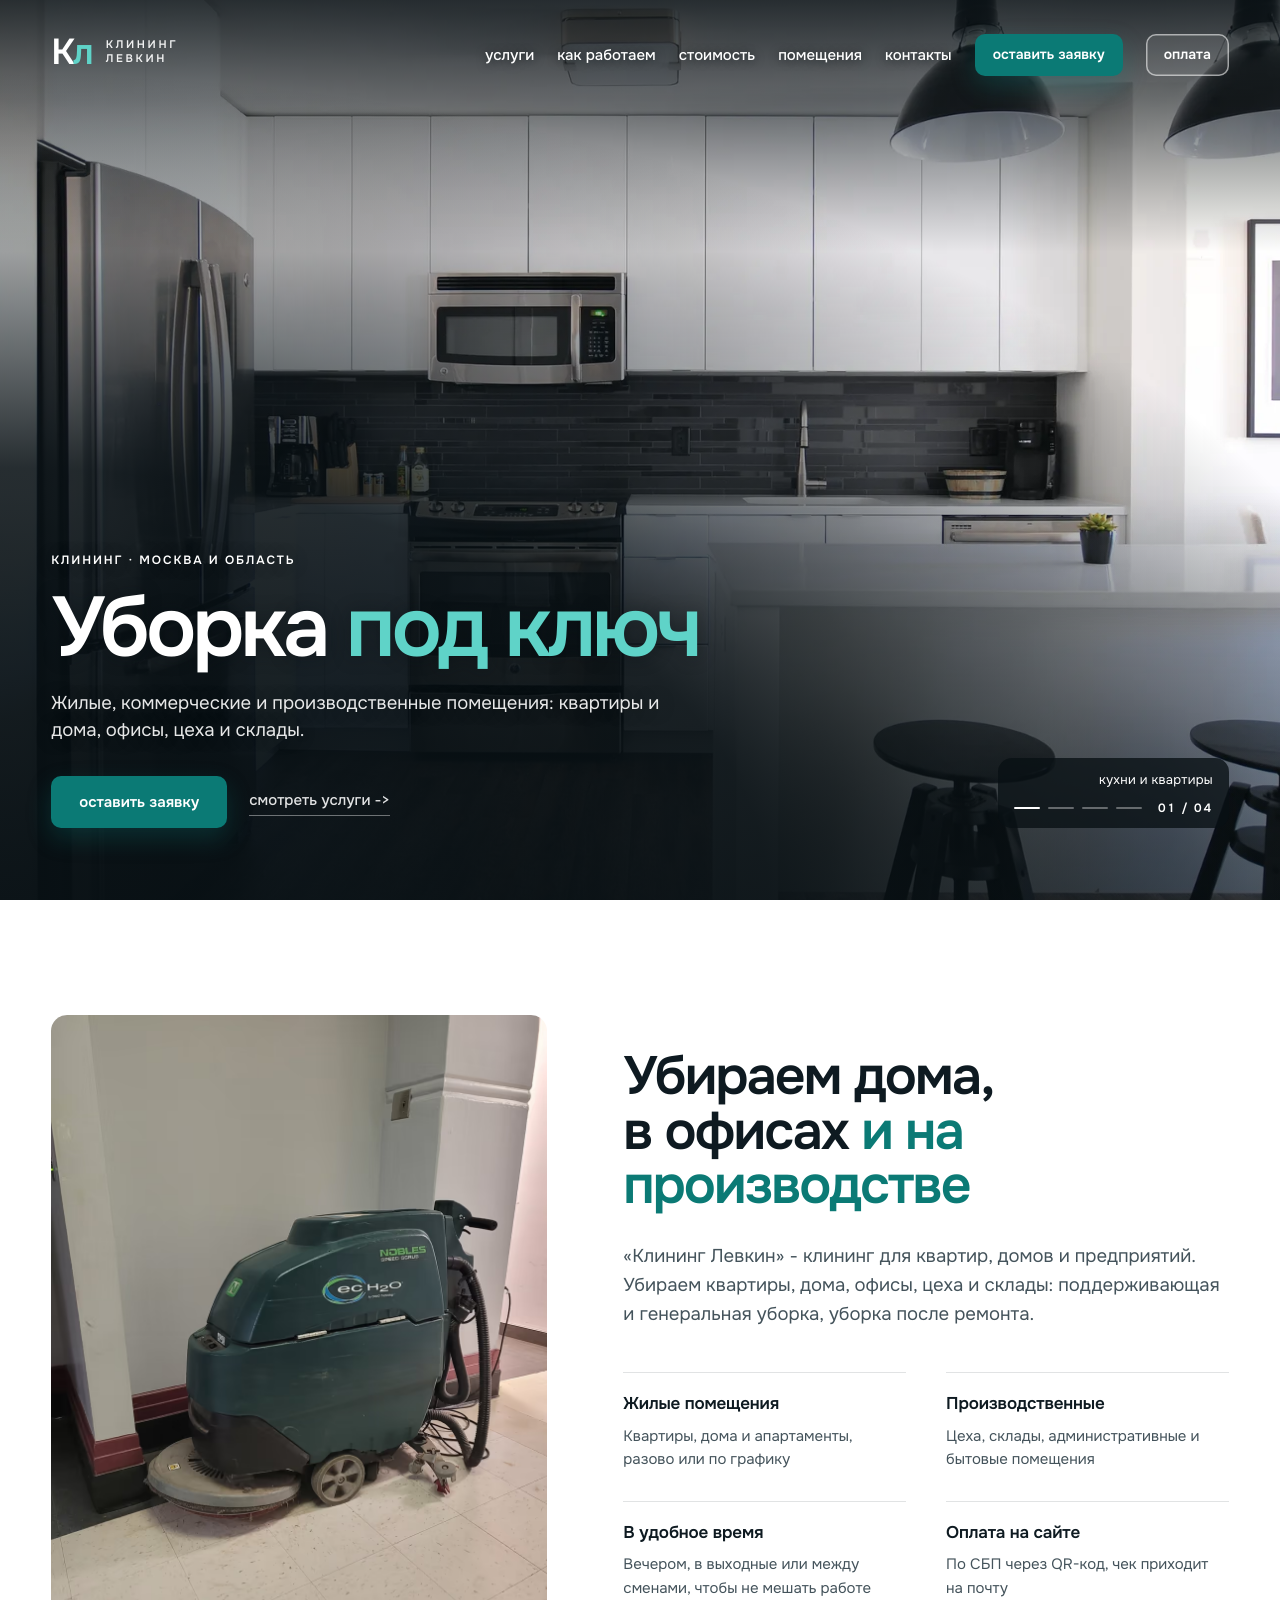
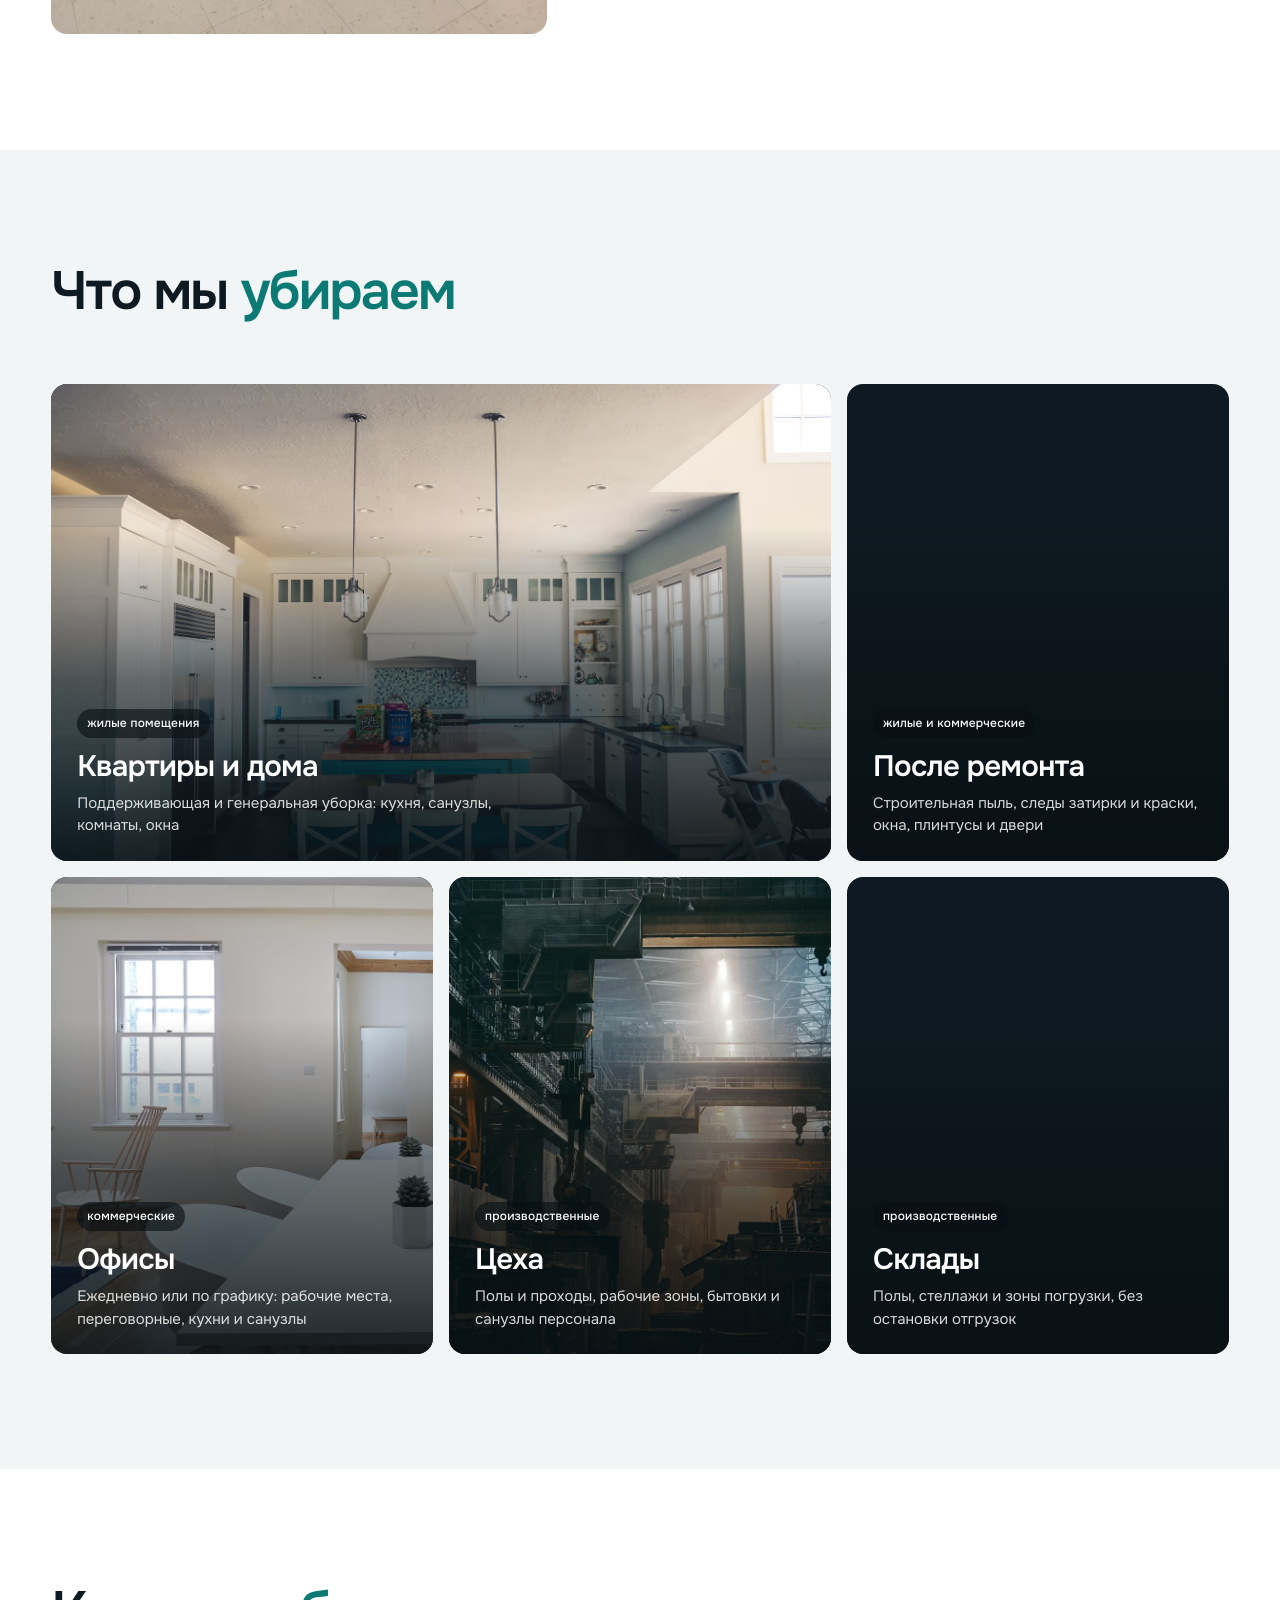
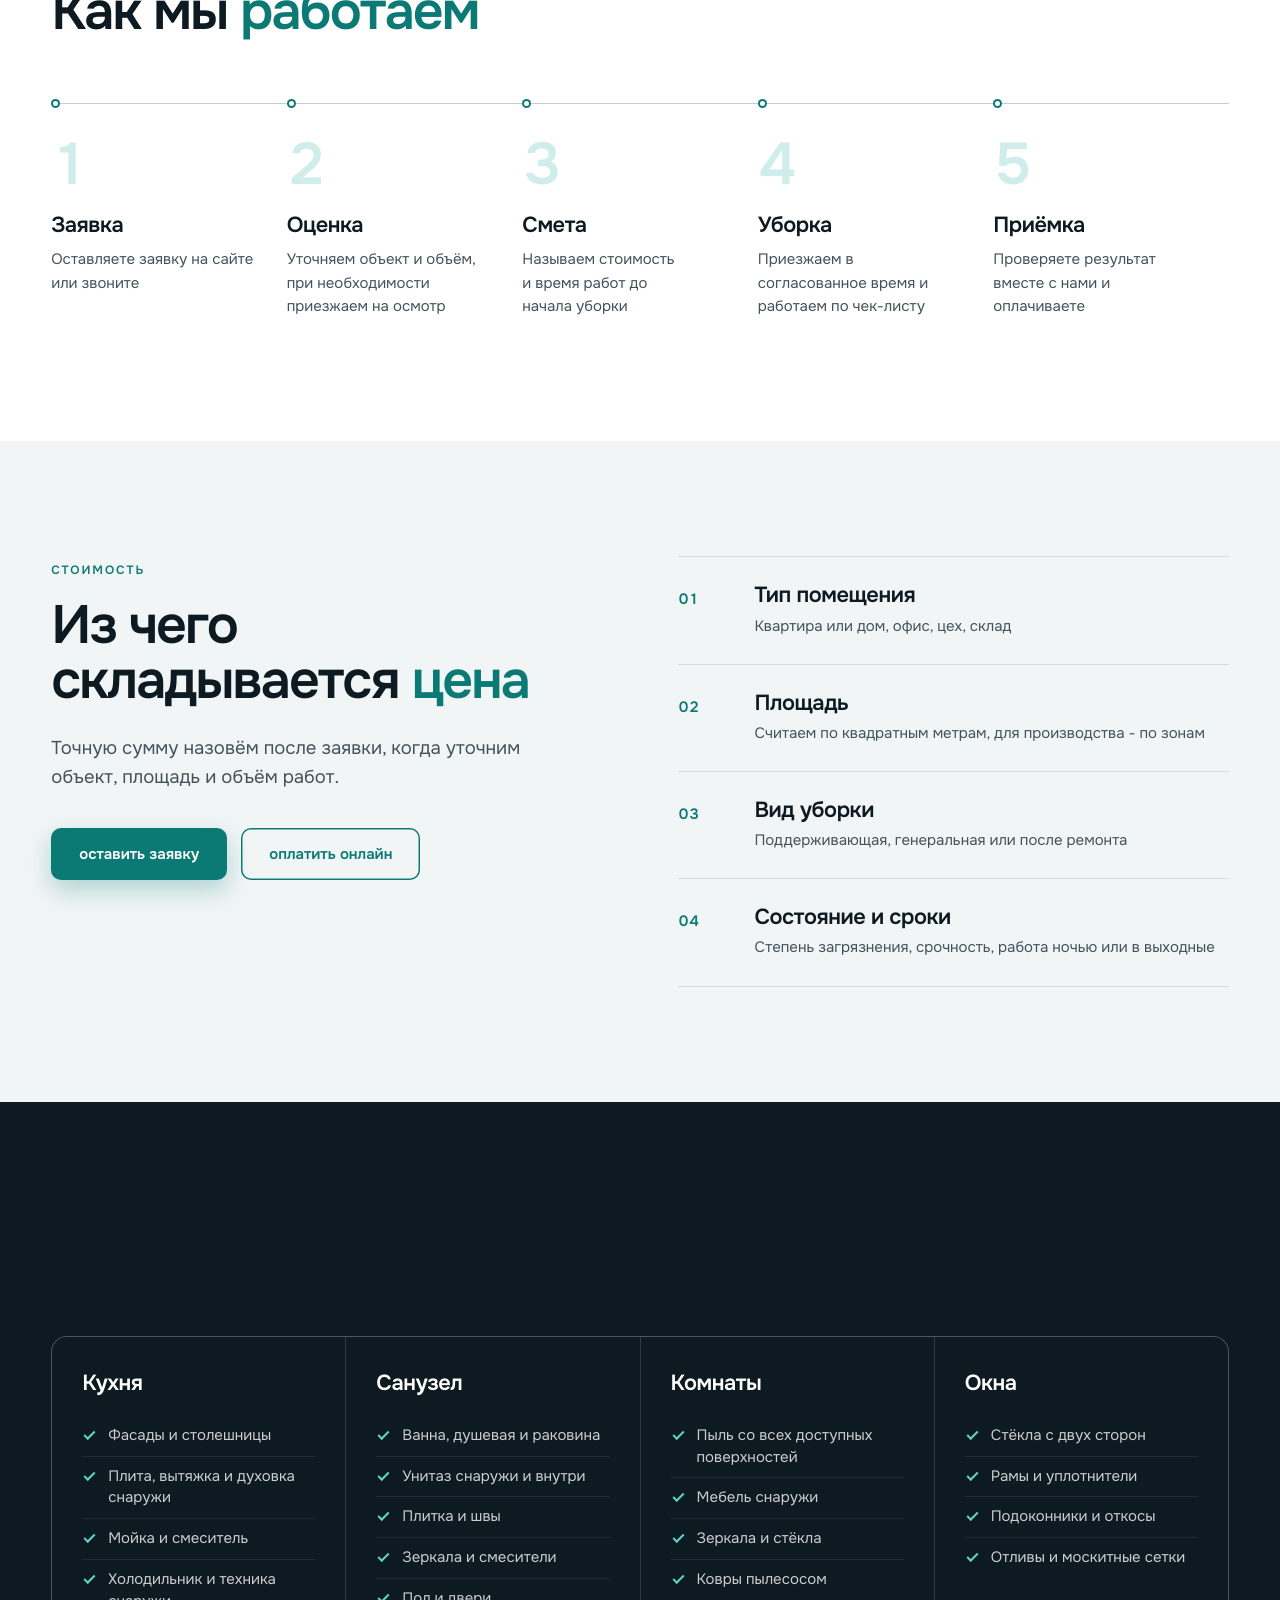
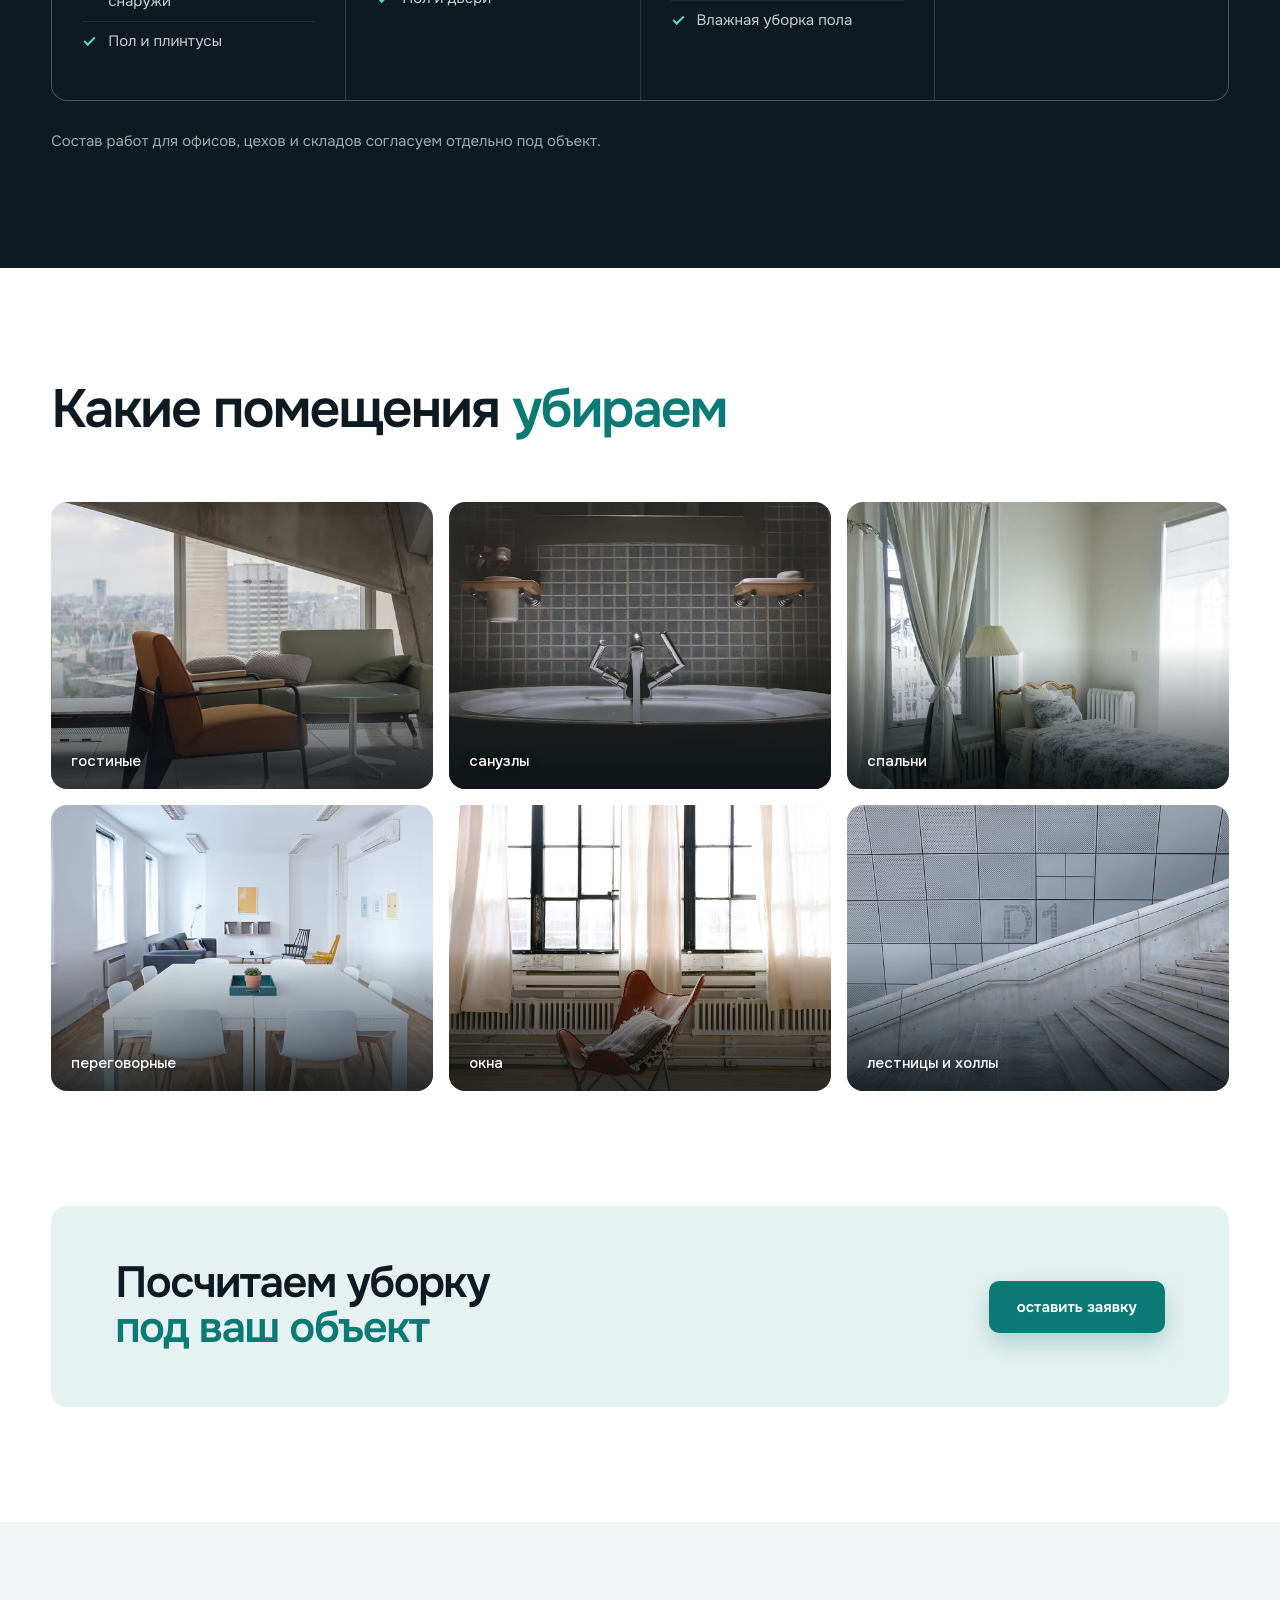
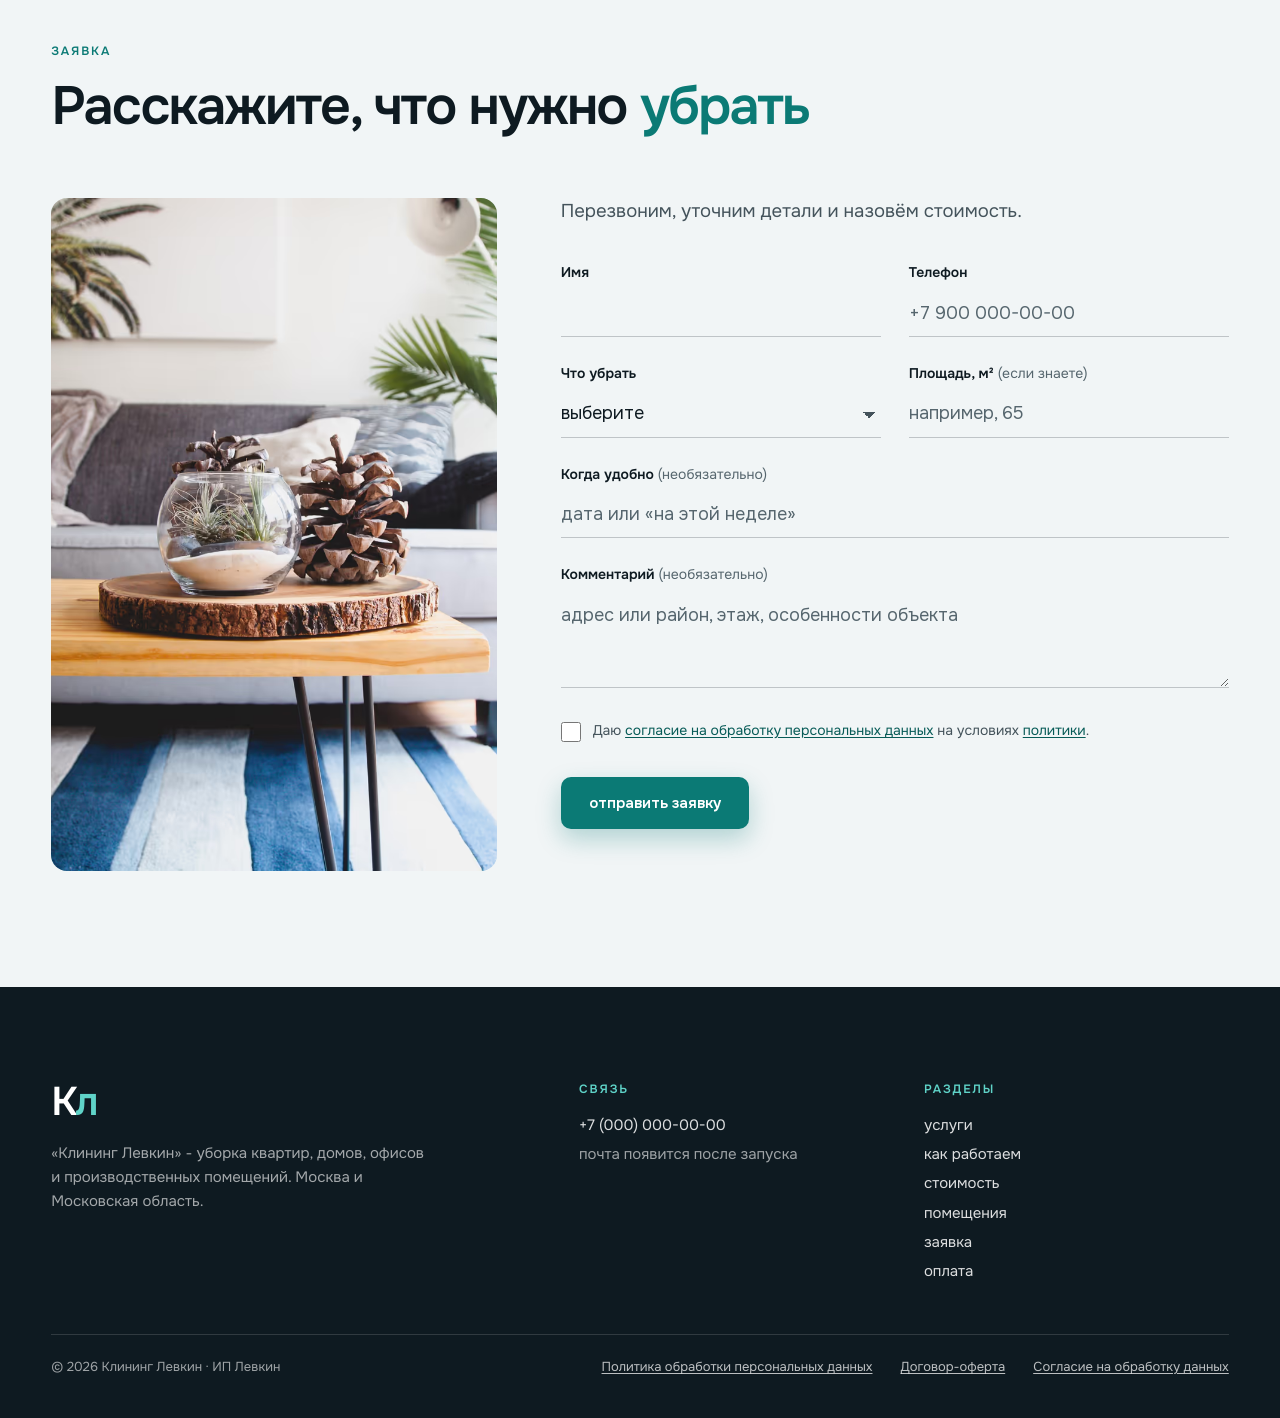
==== index.html @ 537c2556 "Превью сайта клининга (демо, noindex)" ====
<!DOCTYPE html>
<html lang="ru">
<head>
  <meta charset="utf-8">
  <meta name="viewport" content="width=device-width, initial-scale=1, viewport-fit=cover">
  <title>Клининг Левкин - уборка квартир, домов, офисов и производственных помещений</title>
  <meta name="description" content="Клининг для квартир, домов, офисов, цехов и складов: поддерживающая и генеральная уборка, уборка после ремонта. Москва и Московская область.">
  <meta property="og:type" content="website">
  <meta property="og:locale" content="ru_RU">
  <meta property="og:site_name" content="Клининг Левкин">
  <meta property="og:title" content="Клининг Левкин - уборка жилых и производственных помещений">
  <meta property="og:description" content="Квартиры и дома, офисы, цеха и склады. Поддерживающая и генеральная уборка, уборка после ремонта.">
  <meta property="og:image" content="https://svpeditor.github.io/cleaning-preview/assets/img/og.jpg?v=91492d37">
  <meta name="twitter:card" content="summary_large_image">
  <meta name="robots" content="noindex,nofollow">
  <link rel="icon" href="favicon.svg" type="image/svg+xml">
  <link rel="icon" href="favicon.ico" sizes="32x32">
  <link rel="apple-touch-icon" href="apple-touch-icon.png">
  <meta name="theme-color" content="#0B7A75">
  <script type="application/ld+json">{"@context":"https://schema.org","@type":"LocalBusiness","name":"Клининг Левкин","description":"Уборка квартир, домов, офисов и производственных помещений: поддерживающая и генеральная уборка, уборка после ремонта.","areaServed":"Москва и Московская область","address":{"@type":"PostalAddress","addressLocality":"Москва","addressCountry":"RU"}}</script>
  <link rel="preload" href="assets/fonts/onest-var-cyrillic.woff2" as="font" type="font/woff2" crossorigin>
  <link rel="preload" href="assets/img/hero/hero-1-kitchen-portrait.webp?v=10d0aec0" as="image" media="(max-width: 767px)" fetchpriority="high">
  <link rel="preload" href="assets/img/hero/hero-1-kitchen.webp?v=1b3ae4da" as="image" media="(min-width: 768px)" fetchpriority="high">
  <link rel="stylesheet" href="assets/css/styles.min.css?v=0a87879379">
</head>
<body>
  <div id="pl" aria-hidden="true">
    <div class="pl-box">
      <span class="pl-mark">К<em>л</em></span>
      <span class="pl-name">Клининг Левкин</span>
    </div>
    <span class="pl-blade"></span>
  </div>
  <style>
    /* Заставка: белая вуаль, знак «протирается» слева направо, как стекло под сгоном.
       Снимается, когда готовы шрифты, страница и фон первого экрана, не раньше минимума
       и не позже 3,5 с. Второй заход в сессии - коротко. Без JS и при reduced-motion
       вуали нет. Страховка на CSS: через 6 с исчезает сама. */
    html:not(.js) #pl{display:none}
    #pl{position:fixed;inset:0;z-index:9999;background:#fff;display:flex;align-items:center;justify-content:center;
      transition:opacity .7s cubic-bezier(.2,.7,.2,1),visibility .7s;animation:plKill 0s linear 6s forwards}
    #pl.pl--out{opacity:0;visibility:hidden;pointer-events:none}
    .pl-box{display:flex;flex-direction:column;align-items:center;gap:14px;
      -webkit-mask-image:linear-gradient(90deg,#000 0,#000 45%,transparent 55%,transparent 100%);mask-image:linear-gradient(90deg,#000 0,#000 45%,transparent 55%,transparent 100%);
      -webkit-mask-size:240% 100%;mask-size:240% 100%;-webkit-mask-position:100% 0;mask-position:100% 0;
      animation:plWipe .8s cubic-bezier(.65,.05,.25,1) .05s forwards}
    .pl-mark{font:600 64px/1 'Onest',system-ui,sans-serif;letter-spacing:-.05em;color:#0E1A21}
    .pl-mark em{font-style:normal;color:#0B7A75}
    .pl-name{font:600 11px/1 'Onest',system-ui,sans-serif;letter-spacing:.32em;text-transform:uppercase;color:#44535B}
    .pl-blade{position:absolute;left:50%;top:50%;width:2px;height:132px;margin:-66px 0 0 -1px;background:#0B7A75;
      opacity:0;transform:translateX(-150px);animation:plBlade .8s cubic-bezier(.65,.05,.25,1) .05s forwards}
    #pl.pl--quick .pl-box,#pl.pl--quick .pl-blade{animation-duration:.45s;animation-delay:0s}
    @keyframes plWipe{to{-webkit-mask-position:0 0;mask-position:0 0}}
    @keyframes plBlade{0%{opacity:0;transform:translateX(-150px)}15%{opacity:1}85%{opacity:1}100%{opacity:0;transform:translateX(150px)}}
    @keyframes plKill{to{opacity:0;visibility:hidden;pointer-events:none}}
    @media(prefers-reduced-motion:reduce){#pl{display:none}}
    html.js:not(.pl-done) body>*:not(#pl){opacity:0;animation:plShow 0s linear 6.2s forwards}
    @keyframes plShow{to{opacity:1}}
    html.js.pl-done body>*:not(#pl):not(.mobile-menu){animation:bodyIn .5s cubic-bezier(.2,.7,.2,1) backwards}
    @keyframes bodyIn{from{opacity:0}to{opacity:1}}
    @media(prefers-reduced-motion:reduce){html.js:not(.pl-done) body>*:not(#pl){opacity:1;animation:none}}
  </style>
  <script>
  (function(){
    var d=document.documentElement; d.classList.add('js');
    var pl=document.getElementById('pl'); if(!pl) return;
    var quick=false; try{ quick=sessionStorage.getItem('pl_seen')==='1'; }catch(e){}
    if(quick) pl.classList.add('pl--quick');
    var rm=window.matchMedia&&window.matchMedia('(prefers-reduced-motion: reduce)').matches;
    // отсчёт от начала загрузки страницы, а не от момента, когда дошёл этот скрипт
    var t0=(window.performance&&performance.timing&&performance.timing.navigationStart)||Date.now();
    var minMs=rm?0:(quick?300:850), start=t0, ready=rm, out=false;
    function done(){
      if(out) return; out=true;
      pl.classList.add('pl--out'); d.classList.add('pl-done');
      try{ sessionStorage.setItem('pl_seen','1'); }catch(e){}
      setTimeout(function(){ if(pl.parentNode) pl.parentNode.removeChild(pl); },900);
    }
    function tick(){ var el=Date.now()-start; if(ready&&el>=minMs) done(); else setTimeout(tick,Math.max(40,minMs-el)); }
    var waits=[];
    if(document.fonts&&document.fonts.ready) waits.push(document.fonts.ready);
    waits.push(new Promise(function(r){ if(document.readyState==='complete') r(); else window.addEventListener('load',r,{once:true}); }));
    var bg=document.querySelector('[data-preload]');
    if(bg){ waits.push(new Promise(function(r){ var src=bg.getAttribute('data-preload');
      if(window.matchMedia('(max-width: 767px)').matches) src=src.replace('.webp','-portrait.webp');
      var i=new Image(); i.onload=i.onerror=r; i.src=src; })); }
    Promise.all(waits).then(function(){ ready=true; },function(){ ready=true; });
    setTimeout(function(){ ready=true; },Math.max(0,2500-(Date.now()-t0)));
    tick();
  })();
  </script>

  <header class="hero" id="hero">
    <div class="hero-bg" id="hero-bg" data-preload="assets/img/hero/hero-1-kitchen.webp?v=1b3ae4da"></div>

    <a class="mono" href="#hero" aria-label="Клининг Левкин - на главную">
      <span class="mono-mark">К<em>л</em></span>
      <span class="mono-name">Клининг Левкин</span>
    </a>

    <nav class="topnav" aria-label="главная навигация">
      <a href="#services">услуги</a>
      <a href="#process">как работаем</a>
      <a href="#price">стоимость</a>
      <a href="#objects">помещения</a>
      <a href="#footer">контакты</a>
      <a class="btn btn-main btn-sm" href="#contact">оставить заявку</a>
      <a class="btn btn-ghost btn-sm" href="pay.html">оплата</a>
      <button class="hamburger" id="hamburger" type="button" aria-label="меню" aria-expanded="false" aria-controls="mobile-menu">
        <span></span><span></span><span></span>
      </button>
    </nav>

    <div class="hero-content">
      <p class="eyebrow eyebrow-light">клининг · Москва и область</p>
      <h1>Уборка <em>под ключ</em></h1>
      <p class="hero-sub">Жилые, коммерческие и производственные помещения: квартиры и дома, офисы, цеха и склады.</p>
      <div class="hero-cta">
        <a class="btn btn-main" href="#contact">оставить заявку</a>
        <a class="hero-link" href="#services">смотреть услуги -&gt;</a>
      </div>
    </div>

    <div class="hero-meta">
      <p class="hero-cap" id="hero-cap">кухни и квартиры</p>
      <div class="hero-dots" id="hero-dots" role="tablist" aria-label="фото объектов">
        <button class="d active" type="button" role="tab" aria-selected="true" data-i="0" aria-label="фото 1"></button>
        <button class="d" type="button" role="tab" aria-selected="false" data-i="1" aria-label="фото 2"></button>
        <button class="d" type="button" role="tab" aria-selected="false" data-i="2" aria-label="фото 3"></button>
        <button class="d" type="button" role="tab" aria-selected="false" data-i="3" aria-label="фото 4"></button>
        <span class="counter"><span id="hero-cur">01</span> / 04</span>
      </div>
    </div>
  </header>

  <div class="mobile-menu" id="mobile-menu" hidden>
    <div class="mm-top">
      <span class="mono-mark">К<em>л</em></span>
      <button class="mm-close" id="mm-close" type="button" aria-label="закрыть меню"><span></span><span></span></button>
    </div>
    <a href="#services">услуги</a>
    <a href="#process">как работаем</a>
    <a href="#price">стоимость</a>
    <a href="#objects">помещения</a>
    <a href="#footer">контакты</a>
    <a class="btn btn-main" href="#contact">оставить заявку</a>
    <a class="btn btn-ghost" href="pay.html">оплата</a>
  </div>

  <main>
    <section class="s about" id="about" aria-labelledby="about-h2">
      <div class="about-grid">
        <figure class="about-photo rv">
          <picture class="fade">
            <source type="image/avif" srcset="assets/img/about/about-floor@mobile.avif?v=c635701b 500w, assets/img/about/about-floor.avif?v=392d78a1 1000w" sizes="(max-width: 1023px) 480px, 42vw">
            <source type="image/webp" srcset="assets/img/about/about-floor@mobile.webp?v=9b53a733 500w, assets/img/about/about-floor.webp?v=238a94a3 1000w" sizes="(max-width: 1023px) 480px, 42vw">
            <img src="assets/img/about/about-floor.jpg?v=71e966cd" alt="поломоечная машина в коридоре офисного здания" loading="lazy" decoding="async" width="1000" height="1250">
          </picture>
        </figure>
        <div class="about-body">
          <h2 id="about-h2" class="rv">Убираем дома, в офисах <em>и на производстве</em></h2>
          <p class="about-lead rv">«Клининг Левкин» - клининг для квартир, домов и предприятий. Убираем квартиры, дома, офисы, цеха и склады: поддерживающая и генеральная уборка, уборка после ремонта.</p>
          <ul class="features">
            <li class="rv">
              <strong>Жилые помещения</strong>
              <span>Квартиры, дома и апартаменты, разово или по графику</span>
            </li>
            <li class="rv">
              <strong>Производственные</strong>
              <span>Цеха, склады, административные и бытовые помещения</span>
            </li>
            <li class="rv">
              <strong>В удобное время</strong>
              <span>Вечером, в выходные или между сменами, чтобы не мешать работе</span>
            </li>
            <li class="rv">
              <strong>Оплата на сайте</strong>
              <span>По СБП через QR-код, чек приходит на почту</span>
            </li>
          </ul>
        </div>
      </div>
    </section>

    <section class="s services" id="services" aria-labelledby="services-h2">
      <div class="s-head">
        <h2 id="services-h2" class="rv">Что мы <em>убираем</em></h2>
      </div>
      <div class="svc-grid">
        <a class="svc svc-wide rv" href="#contact" data-object="flat">
          <picture class="fade">
            <source type="image/avif" srcset="assets/img/services/svc-1-home@mobile.avif?v=eb549763 800w, assets/img/services/svc-1-home.avif?v=2469caf9 1600w" sizes="(max-width: 767px) 100vw, 66vw">
            <source type="image/webp" srcset="assets/img/services/svc-1-home@mobile.webp?v=f92bd3b0 800w, assets/img/services/svc-1-home.webp?v=9e265ed6 1600w" sizes="(max-width: 767px) 100vw, 66vw">
            <img src="assets/img/services/svc-1-home.jpg?v=294a1743" alt="светлая кухня с островом и обеденной зоной" loading="lazy" decoding="async" width="1600" height="1000">
          </picture>
          <div class="svc-body">
            <p class="svc-tag">жилые помещения</p>
            <h3>Квартиры и дома</h3>
            <p class="svc-desc">Поддерживающая и генеральная уборка: кухня, санузлы, комнаты, окна</p>
          </div>
        </a>
        <a class="svc rv" href="#contact" data-object="renovation">
          <picture class="fade">
            <source type="image/avif" srcset="assets/img/services/svc-2-renovation@mobile.avif?v=7d69be73 400w, assets/img/services/svc-2-renovation.avif?v=4be99234 800w" sizes="(max-width: 767px) 100vw, (max-width: 1023px) 50vw, 33vw">
            <source type="image/webp" srcset="assets/img/services/svc-2-renovation@mobile.webp?v=96824b84 400w, assets/img/services/svc-2-renovation.webp?v=6781a104 800w" sizes="(max-width: 767px) 100vw, (max-width: 1023px) 50vw, 33vw">
            <img src="assets/img/services/svc-2-renovation.jpg?v=f2d7c055" alt="светлая комната с паркетом после ремонта" loading="lazy" decoding="async" width="800" height="1000">
          </picture>
          <div class="svc-body">
            <p class="svc-tag">жилые и коммерческие</p>
            <h3>После ремонта</h3>
            <p class="svc-desc">Строительная пыль, следы затирки и краски, окна, плинтусы и двери</p>
          </div>
        </a>
        <a class="svc rv" href="#contact" data-object="office">
          <picture class="fade">
            <source type="image/avif" srcset="assets/img/services/svc-3-office@mobile.avif?v=41ae66b7 400w, assets/img/services/svc-3-office.avif?v=b2b19ebd 800w" sizes="(max-width: 767px) 100vw, (max-width: 1023px) 50vw, 33vw">
            <source type="image/webp" srcset="assets/img/services/svc-3-office@mobile.webp?v=45024613 400w, assets/img/services/svc-3-office.webp?v=15e0aa73 800w" sizes="(max-width: 767px) 100vw, (max-width: 1023px) 50vw, 33vw">
            <img src="assets/img/services/svc-3-office.jpg?v=51eb5c34" alt="переговорная с белым столом и стульями" loading="lazy" decoding="async" width="800" height="1000">
          </picture>
          <div class="svc-body">
            <p class="svc-tag">коммерческие</p>
            <h3>Офисы</h3>
            <p class="svc-desc">Ежедневно или по графику: рабочие места, переговорные, кухни и санузлы</p>
          </div>
        </a>
        <a class="svc rv" href="#contact" data-object="production">
          <picture class="fade">
            <source type="image/avif" srcset="assets/img/services/svc-4-production@mobile.avif?v=b80e6c85 400w, assets/img/services/svc-4-production.avif?v=80780190 800w" sizes="(max-width: 767px) 100vw, (max-width: 1023px) 50vw, 33vw">
            <source type="image/webp" srcset="assets/img/services/svc-4-production@mobile.webp?v=4475104f 400w, assets/img/services/svc-4-production.webp?v=b422d28c 800w" sizes="(max-width: 767px) 100vw, (max-width: 1023px) 50vw, 33vw">
            <img src="assets/img/services/svc-4-production.jpg?v=4ba946ec" alt="производственный цех с краном-балкой" loading="lazy" decoding="async" width="800" height="1000">
          </picture>
          <div class="svc-body">
            <p class="svc-tag">производственные</p>
            <h3>Цеха</h3>
            <p class="svc-desc">Полы и проходы, рабочие зоны, бытовки и санузлы персонала</p>
          </div>
        </a>
        <a class="svc rv" href="#contact" data-object="warehouse">
          <picture class="fade">
            <source type="image/avif" srcset="assets/img/services/svc-5-warehouse@mobile.avif?v=606ec880 400w, assets/img/services/svc-5-warehouse.avif?v=81d11d17 800w" sizes="(max-width: 767px) 100vw, (max-width: 1023px) 50vw, 33vw">
            <source type="image/webp" srcset="assets/img/services/svc-5-warehouse@mobile.webp?v=95714685 400w, assets/img/services/svc-5-warehouse.webp?v=31802546 800w" sizes="(max-width: 767px) 100vw, (max-width: 1023px) 50vw, 33vw">
            <img src="assets/img/services/svc-5-warehouse.jpg?v=0ace0760" alt="проход между стеллажами склада" loading="lazy" decoding="async" width="800" height="1000">
          </picture>
          <div class="svc-body">
            <p class="svc-tag">производственные</p>
            <h3>Склады</h3>
            <p class="svc-desc">Полы, стеллажи и зоны погрузки, без остановки отгрузок</p>
          </div>
        </a>
      </div>
    </section>

    <section class="s process" id="process" aria-labelledby="process-h2">
      <div class="s-head">
        <h2 id="process-h2" class="rv">Как мы <em>работаем</em></h2>
      </div>
      <ol class="steps">
        <li class="step rv">
          <span class="step-num" aria-hidden="true">1</span>
          <h3>Заявка</h3>
          <p class="step-desc">Оставляете заявку на сайте или звоните</p>
        </li>
        <li class="step rv">
          <span class="step-num" aria-hidden="true">2</span>
          <h3>Оценка</h3>
          <p class="step-desc">Уточняем объект и объём, при необходимости приезжаем на осмотр</p>
        </li>
        <li class="step rv">
          <span class="step-num" aria-hidden="true">3</span>
          <h3>Смета</h3>
          <p class="step-desc">Называем стоимость и время работ до начала уборки</p>
        </li>
        <li class="step rv">
          <span class="step-num" aria-hidden="true">4</span>
          <h3>Уборка</h3>
          <p class="step-desc">Приезжаем в согласованное время и работаем по чек-листу</p>
        </li>
        <li class="step rv">
          <span class="step-num" aria-hidden="true">5</span>
          <h3>Приёмка</h3>
          <p class="step-desc">Проверяете результат вместе с нами и оплачиваете</p>
        </li>
      </ol>
    </section>

    <section class="s price" id="price" aria-labelledby="price-h2">
      <div class="price-grid">
        <div class="price-intro">
          <p class="eyebrow rv">стоимость</p>
          <h2 id="price-h2" class="rv">Из чего складывается <em>цена</em></h2>
          <p class="price-note rv">Точную сумму назовём после заявки, когда уточним объект, площадь и объём работ.</p>
          <div class="price-actions rv">
            <a class="btn btn-main" href="#contact">оставить заявку</a>
            <a class="btn btn-outline" href="pay.html">оплатить онлайн</a>
          </div>
        </div>
        <ol class="factors">
          <li class="factor rv">
            <h3>Тип помещения</h3>
            <p>Квартира или дом, офис, цех, склад</p>
          </li>
          <li class="factor rv">
            <h3>Площадь</h3>
            <p>Считаем по квадратным метрам, для производства - по зонам</p>
          </li>
          <li class="factor rv">
            <h3>Вид уборки</h3>
            <p>Поддерживающая, генеральная или после ремонта</p>
          </li>
          <li class="factor rv">
            <h3>Состояние и сроки</h3>
            <p>Степень загрязнения, срочность, работа ночью или в выходные</p>
          </li>
        </ol>
      </div>
      <!--
        Прайс от заказчика вставляется сюда, разметка готова:
        <div class="price-table">
          <div class="price-row"><div class="price-name"><h3>Поддерживающая уборка</h3><p>квартира до 50 м²</p></div><p class="price-amount">от 0 000 ₽</p></div>
        </div>
      -->
    </section>

    <section class="s scope" id="scope" aria-labelledby="scope-h2">
      <div class="s-head">
        <h2 id="scope-h2" class="rv">Что входит в <em>генеральную уборку</em></h2>
      </div>
      <div class="scope-grid">
        <article class="scope-col rv">
          <h3>Кухня</h3>
          <ul>
            <li>Фасады и столешницы</li>
            <li>Плита, вытяжка и духовка снаружи</li>
            <li>Мойка и смеситель</li>
            <li>Холодильник и техника снаружи</li>
            <li>Пол и плинтусы</li>
          </ul>
        </article>
        <article class="scope-col rv">
          <h3>Санузел</h3>
          <ul>
            <li>Ванна, душевая и раковина</li>
            <li>Унитаз снаружи и внутри</li>
            <li>Плитка и швы</li>
            <li>Зеркала и смесители</li>
            <li>Пол и двери</li>
          </ul>
        </article>
        <article class="scope-col rv">
          <h3>Комнаты</h3>
          <ul>
            <li>Пыль со всех доступных поверхностей</li>
            <li>Мебель снаружи</li>
            <li>Зеркала и стёкла</li>
            <li>Ковры пылесосом</li>
            <li>Влажная уборка пола</li>
          </ul>
        </article>
        <article class="scope-col rv">
          <h3>Окна</h3>
          <ul>
            <li>Стёкла с двух сторон</li>
            <li>Рамы и уплотнители</li>
            <li>Подоконники и откосы</li>
            <li>Отливы и москитные сетки</li>
          </ul>
        </article>
      </div>
      <p class="scope-note rv">Состав работ для офисов, цехов и складов согласуем отдельно под объект.</p>
    </section>

    <section class="s objects" id="objects" aria-labelledby="objects-h2">
      <div class="s-head">
        <h2 id="objects-h2" class="rv">Какие помещения <em>убираем</em></h2>
      </div>
      <div class="gal-grid" id="gallery-grid">
        <button class="gal rv" type="button" data-i="0" aria-label="увеличить фото: гостиные">
          <picture class="fade">
            <source type="image/avif" srcset="assets/img/gallery/gal-1-living@mobile.avif?v=07e01a7a 600w, assets/img/gallery/gal-1-living.avif?v=debb62bb 1200w" sizes="(max-width: 767px) 100vw, (max-width: 1023px) 50vw, 33vw">
            <source type="image/webp" srcset="assets/img/gallery/gal-1-living@mobile.webp?v=900c4bec 600w, assets/img/gallery/gal-1-living.webp?v=103b4070 1200w" sizes="(max-width: 767px) 100vw, (max-width: 1023px) 50vw, 33vw">
            <img src="assets/img/gallery/gal-1-living.jpg?v=a5083786" alt="гостиная с видом на город" loading="lazy" decoding="async" width="1200" height="900">
          </picture>
          <span class="gal-cap">гостиные</span>
        </button>
        <button class="gal rv" type="button" data-i="1" aria-label="увеличить фото: санузлы">
          <picture class="fade">
            <source type="image/avif" srcset="assets/img/gallery/gal-2-bathroom@mobile.avif?v=259479f4 600w, assets/img/gallery/gal-2-bathroom.avif?v=5bf4a9ce 1200w" sizes="(max-width: 767px) 100vw, (max-width: 1023px) 50vw, 33vw">
            <source type="image/webp" srcset="assets/img/gallery/gal-2-bathroom@mobile.webp?v=c583cdb0 600w, assets/img/gallery/gal-2-bathroom.webp?v=cf0f2a20 1200w" sizes="(max-width: 767px) 100vw, (max-width: 1023px) 50vw, 33vw">
            <img src="assets/img/gallery/gal-2-bathroom.jpg?v=a93c54a7" alt="раковина и смеситель на фоне плитки" loading="lazy" decoding="async" width="1200" height="900">
          </picture>
          <span class="gal-cap">санузлы</span>
        </button>
        <button class="gal rv" type="button" data-i="2" aria-label="увеличить фото: спальни">
          <picture class="fade">
            <source type="image/avif" srcset="assets/img/gallery/gal-3-bedroom@mobile.avif?v=6e355987 600w, assets/img/gallery/gal-3-bedroom.avif?v=f0b536c8 1200w" sizes="(max-width: 767px) 100vw, (max-width: 1023px) 50vw, 33vw">
            <source type="image/webp" srcset="assets/img/gallery/gal-3-bedroom@mobile.webp?v=47224ae5 600w, assets/img/gallery/gal-3-bedroom.webp?v=d0fd7557 1200w" sizes="(max-width: 767px) 100vw, (max-width: 1023px) 50vw, 33vw">
            <img src="assets/img/gallery/gal-3-bedroom.jpg?v=57545bb7" alt="светлая спальня у окна" loading="lazy" decoding="async" width="1200" height="900">
          </picture>
          <span class="gal-cap">спальни</span>
        </button>
        <button class="gal rv" type="button" data-i="3" aria-label="увеличить фото: переговорные">
          <picture class="fade">
            <source type="image/avif" srcset="assets/img/gallery/gal-4-meeting@mobile.avif?v=45573f48 600w, assets/img/gallery/gal-4-meeting.avif?v=27ac61ce 1200w" sizes="(max-width: 767px) 100vw, (max-width: 1023px) 50vw, 33vw">
            <source type="image/webp" srcset="assets/img/gallery/gal-4-meeting@mobile.webp?v=1f51b289 600w, assets/img/gallery/gal-4-meeting.webp?v=a3011e90 1200w" sizes="(max-width: 767px) 100vw, (max-width: 1023px) 50vw, 33vw">
            <img src="assets/img/gallery/gal-4-meeting.jpg?v=88d44e93" alt="переговорная с длинным белым столом" loading="lazy" decoding="async" width="1200" height="900">
          </picture>
          <span class="gal-cap">переговорные</span>
        </button>
        <button class="gal rv" type="button" data-i="4" aria-label="увеличить фото: окна">
          <picture class="fade">
            <source type="image/avif" srcset="assets/img/gallery/gal-5-windows@mobile.avif?v=b2337151 600w, assets/img/gallery/gal-5-windows.avif?v=08b82597 1200w" sizes="(max-width: 767px) 100vw, (max-width: 1023px) 50vw, 33vw">
            <source type="image/webp" srcset="assets/img/gallery/gal-5-windows@mobile.webp?v=3e4811c8 600w, assets/img/gallery/gal-5-windows.webp?v=97267a3c 1200w" sizes="(max-width: 767px) 100vw, (max-width: 1023px) 50vw, 33vw">
            <img src="assets/img/gallery/gal-5-windows.jpg?v=db6ee2b3" alt="большие окна со светлыми шторами" loading="lazy" decoding="async" width="1200" height="900">
          </picture>
          <span class="gal-cap">окна</span>
        </button>
        <button class="gal rv" type="button" data-i="5" aria-label="увеличить фото: лестницы и холлы">
          <picture class="fade">
            <source type="image/avif" srcset="assets/img/gallery/gal-6-stairs@mobile.avif?v=2adf07e9 600w, assets/img/gallery/gal-6-stairs.avif?v=4845314c 1200w" sizes="(max-width: 767px) 100vw, (max-width: 1023px) 50vw, 33vw">
            <source type="image/webp" srcset="assets/img/gallery/gal-6-stairs@mobile.webp?v=aab92ea0 600w, assets/img/gallery/gal-6-stairs.webp?v=edfc1fe2 1200w" sizes="(max-width: 767px) 100vw, (max-width: 1023px) 50vw, 33vw">
            <img src="assets/img/gallery/gal-6-stairs.jpg?v=7d9ec984" alt="бетонная лестница в холле" loading="lazy" decoding="async" width="1200" height="900">
          </picture>
          <span class="gal-cap">лестницы и холлы</span>
        </button>
      </div>
    </section>

    <section class="s cta-mid" id="cta" aria-label="заявка на расчёт">
      <div class="cta-mid-inner rv">
        <h2>Посчитаем уборку <em>под ваш объект</em></h2>
        <a class="btn btn-main" href="#contact">оставить заявку</a>
      </div>
    </section>

    <section class="s form" id="contact" aria-labelledby="form-h2">
      <div class="s-head">
        <div>
          <p class="eyebrow rv">заявка</p>
          <h2 id="form-h2" class="rv">Расскажите, что нужно <em>убрать</em></h2>
        </div>
      </div>
      <div class="form-grid">
        <figure class="form-photo rv">
          <picture class="fade">
            <source type="image/avif" srcset="assets/img/form/form-living@mobile.avif?v=5be247c3 450w, assets/img/form/form-living.avif?v=e7c88c15 900w" sizes="(max-width: 1023px) 480px, 40vw">
            <source type="image/webp" srcset="assets/img/form/form-living@mobile.webp?v=a4381a55 450w, assets/img/form/form-living.webp?v=930c92c1 900w" sizes="(max-width: 1023px) 480px, 40vw">
            <img src="assets/img/form/form-living.jpg?v=2ead0a27" alt="журнальный столик в светлой гостиной" loading="lazy" decoding="async" width="900" height="1125">
          </picture>
        </figure>
        <form class="form-body" id="lead-form" method="post" action="api/lead" novalidate>
          <p class="form-lead">Перезвоним, уточним детали и назовём стоимость.</p>

          <div class="hp" aria-hidden="true">
            <label>Не заполняйте <input type="text" name="website" tabindex="-1" autocomplete="off"></label>
          </div>

          <div class="form-row">
            <label class="field">
              <span>Имя</span>
              <input type="text" name="name" required maxlength="100" autocomplete="name">
            </label>
            <label class="field">
              <span>Телефон</span>
              <input type="tel" name="phone" required maxlength="40" autocomplete="tel" inputmode="tel" placeholder="+7 900 000-00-00">
            </label>
          </div>
          <div class="form-row">
            <label class="field">
              <span>Что убрать</span>
              <select name="object" required>
                <option value="">выберите</option>
                <option value="flat">Квартира или дом</option>
                <option value="office">Офис</option>
                <option value="production">Производственное помещение</option>
                <option value="warehouse">Склад</option>
                <option value="renovation">После ремонта или стройки</option>
                <option value="other">Другое</option>
              </select>
            </label>
            <label class="field">
              <span>Площадь, м² <i>(если знаете)</i></span>
              <input type="text" name="area" inputmode="decimal" maxlength="9" placeholder="например, 65">
            </label>
          </div>
          <label class="field form-wide">
            <span>Когда удобно <i>(необязательно)</i></span>
            <input type="text" name="when" maxlength="80" placeholder="дата или «на этой неделе»">
          </label>
          <label class="field form-wide">
            <span>Комментарий <i>(необязательно)</i></span>
            <textarea name="comment" rows="3" maxlength="2000" placeholder="адрес или район, этаж, особенности объекта"></textarea>
          </label>

          <label class="consent">
            <input type="checkbox" name="consent" required>
            <span>Даю <a href="consent.html" target="_blank" rel="noopener">согласие на обработку персональных данных</a> на условиях <a href="policy.html" target="_blank" rel="noopener">политики</a>.</span>
          </label>

          <div class="form-cta">
            <button type="submit" class="btn btn-main" id="form-submit">отправить заявку</button>
          </div>
          <p class="form-status" id="form-status" role="status" aria-live="polite"></p>
        </form>
      </div>
    </section>
  </main>

  <footer class="foot" id="footer">
    <div class="foot-grid">
      <div class="foot-brand">
        <p class="foot-mono">К<em>л</em></p>
        <p class="foot-tag">«Клининг Левкин» - уборка квартир, домов, офисов и производственных помещений. Москва и Московская область.</p>
      </div>
      <div class="foot-col">
        <h4>связь</h4>
        <a href="index.html#contact">+7 (000) 000-00-00</a>
        
        
        
        <span class="foot-pending">почта появится после запуска</span>
        
      </div>
      <div class="foot-col">
        <h4>разделы</h4>
        <a href="#services">услуги</a>
        <a href="#process">как работаем</a>
        <a href="#price">стоимость</a>
        <a href="#objects">помещения</a>
        <a href="#contact">заявка</a>
        <a href="pay.html">оплата</a>
      </div>
    </div>
    <div class="foot-bottom">
      <span>© 2026 Клининг Левкин · ИП Левкин</span>
      <a href="policy.html">Политика обработки персональных данных</a>
      <a href="offer.html">Договор-оферта</a>
      <a href="consent.html">Согласие на обработку данных</a>
    </div>
  </footer>

  
  <script>window.SITE_DEMO=true</script>
  <script type="module" src="assets/js/main.min.js?v=75cb26e207"></script>
</body>
</html>
---- assets/css/styles.min.css ----
@font-face{font-family:Onest;font-style:normal;font-weight:100 900;font-display:swap;src:url(../fonts/onest-var-cyrillic.woff2)format("woff2");unicode-range:U+301,U+400-45F,U+490-491,U+4B0-4B1,U+2116}@font-face{font-family:Onest;font-style:normal;font-weight:100 900;font-display:swap;src:url(../fonts/onest-var-latin.woff2)format("woff2");unicode-range:U+??,U+131,U+152-153,U+2BB-2BC,U+2C6,U+2DA,U+2DC,U+304,U+308,U+329,U+2000-206F,U+20AC,U+2122,U+2191,U+2193,U+2212,U+2215,U+FEFF,U+FFFD}@font-face{font-family:Onest;font-style:normal;font-weight:100 900;font-display:swap;src:url(../fonts/onest-var-latin-ext.woff2)format("woff2");unicode-range:U+100-2BA,U+2BD-2C5,U+2C7-2CC,U+2CE-2D7,U+2DD-2FF,U+304,U+308,U+329,U+1D00-1DBF,U+1E00-1E9F,U+1EF2-1EFF,U+2020,U+20A0-20AB,U+20AD-20C4,U+2113,U+2C60-2C7F,U+A720-A7FF}:root{--c-ink:#0e1a21;--c-ink-2:#44535b;--c-ink-3:#56666e;--c-white:#fff;--c-mist:#f1f5f6;--c-wash:#e6f2f1;--c-accent:#0b7a75;--c-accent-dark:#075b57;--c-accent-light:#cfedea;--c-accent-bright:#5fd3c8;--c-line:rgba(14,26,33,.12);--c-line-strong:rgba(14,26,33,.22);--c-line-dark:rgba(255,255,255,.14);--c-error:#c2341f;--f-ui:"Onest", system-ui, -apple-system, "Segoe UI", Roboto, sans-serif;--fz-h1:clamp(46px, 6.6vw, 104px);--fz-h2:clamp(32px, 4.2vw, 60px);--fz-h3:clamp(19px, 1.7vw, 24px);--fz-lead:clamp(17px, 1.45vw, 21px);--fz-body:16px;--fz-small:14px;--gap-s:16px;--gap-m:24px;--gap-l:40px;--gap-xl:64px;--gap-section:clamp(72px, 9vw, 132px);--pad-side:clamp(16px, 4vw, 56px);--max-content:1440px;--radius-card:16px;--radius-btn:10px;--shadow-cta:0 10px 24px rgba(11,122,117,.28);--shadow-soft:0 18px 40px rgba(14,26,33,.08);--ease:cubic-bezier(.2, .7, .2, 1);--transition:.2s var(--ease);--transition-slow:.7s var(--ease)}*,:before,:after{box-sizing:border-box;margin:0;padding:0}html{scroll-behavior:smooth;-webkit-font-smoothing:antialiased;-moz-osx-font-smoothing:grayscale;-webkit-text-size-adjust:100%}@media (prefers-reduced-motion:reduce){html{scroll-behavior:auto}}body{font-family:var(--f-ui);font-size:var(--fz-body);color:var(--c-ink);background:var(--c-white);text-rendering:geometricprecision;line-height:1.6;overflow-x:hidden}img,picture,video,svg{max-width:100%;height:auto;display:block}button{font:inherit;cursor:pointer;color:inherit;background:0 0;border:0}a{color:inherit;text-decoration:none}ul,ol{list-style:none}[hidden]{display:none!important}h1,h2,h3,h4{font-family:var(--f-ui);letter-spacing:-.035em;color:var(--c-ink);text-wrap:balance;font-weight:600;line-height:1.02}h1{font-size:var(--fz-h1);letter-spacing:-.045em;line-height:.95}h2{font-size:var(--fz-h2)}h3{font-size:var(--fz-h3);letter-spacing:-.02em;line-height:1.15}em{color:var(--c-accent);font-style:normal}p{text-wrap:pretty}.eyebrow{letter-spacing:.16em;text-transform:uppercase;color:var(--c-accent);margin-bottom:18px;font-size:12px;font-weight:600;display:inline-block}.btn{border-radius:var(--radius-btn);letter-spacing:0;white-space:nowrap;min-height:52px;transition:background var(--transition), color var(--transition), box-shadow var(--transition), transform var(--transition);justify-content:center;align-items:center;gap:10px;padding:0 28px;font-size:15px;font-weight:600;display:inline-flex}.btn:active{transform:scale(.98)}.btn-main{background:var(--c-accent);color:#fff;box-shadow:var(--shadow-cta)}.btn-main:hover{background:var(--c-accent-dark)}.btn-outline{color:var(--c-accent);box-shadow:inset 0 0 0 1.5px var(--c-accent);background:0 0}.btn-outline:hover{background:var(--c-accent);color:#fff}.btn-ghost{color:#fff;background:rgba(255,255,255,.08);box-shadow:inset 0 0 0 1.5px rgba(255,255,255,.55)}.btn-ghost:hover{color:var(--c-ink);background:#fff}.btn-sm{min-height:42px;padding:0 18px;font-size:14px}.btn[disabled]{opacity:.5;cursor:not-allowed;box-shadow:none}:focus-visible{outline:2px solid var(--c-accent);outline-offset:3px}.s{padding:var(--gap-section) var(--pad-side)}.s>*{max-width:var(--max-content);margin-left:auto;margin-right:auto}.s-head{margin-bottom:clamp(36px,5vw,64px)}.s-head h2{max-width:900px}html.rv-on .rv{opacity:0;transition:opacity .8s var(--ease), transform .8s var(--ease);transform:translateY(18px)}html.rv-on .rv.in{opacity:1;transform:none}@media (prefers-reduced-motion:reduce){html.rv-on .rv{opacity:1;transition:none;transform:none}}html.img-fade picture.fade{opacity:0;transition:opacity var(--transition-slow)}html.img-fade picture.fade.is-loaded{opacity:1}@media (prefers-reduced-motion:reduce){html.img-fade picture.fade{opacity:1;transition:none}}.visually-hidden{clip:rect(0, 0, 0, 0);white-space:nowrap;border:0;width:1px!important;height:1px!important;margin:-1px!important;padding:0!important;position:absolute!important;overflow:hidden!important}.hero{color:#fff;background:var(--c-ink);min-height:100dvh;position:relative;overflow:hidden}.hero-bg{z-index:0;transition:opacity .6s var(--ease);background-image:url(../img/hero/hero-1-kitchen.webp?v=1b3ae4da);background-position:50% 45%;background-size:cover;position:absolute;inset:0}.hero:before{content:"";z-index:1;background:radial-gradient(125% 100% at 0 100%,rgba(8,16,20,.94) 0%,rgba(8,16,20,.88) 48%,rgba(8,16,20,0) 92%),linear-gradient(rgba(8,16,20,.86) 0%,rgba(8,16,20,.58) 11%,rgba(8,16,20,0) 28% 55%,rgba(8,16,20,.6) 100%);position:absolute;inset:0}.mono{top:clamp(20px,3vw,34px);left:var(--pad-side);z-index:3;color:#fff;align-items:center;gap:14px;display:flex;position:absolute}.mono-mark{letter-spacing:-.05em;font-size:clamp(28px,3vw,36px);font-weight:600;line-height:1}.mono-mark em{color:var(--c-accent-bright)}.mono-name{letter-spacing:.24em;text-transform:uppercase;color:rgba(255,255,255,.92);max-width:120px;font-size:11px;font-weight:600;line-height:1.3}.topnav{top:clamp(20px,3vw,34px);right:var(--pad-side);z-index:3;align-items:center;gap:clamp(14px,1.8vw,26px);font-size:15px;font-weight:500;display:flex;position:absolute}.topnav>a:not(.btn){color:#fff;text-shadow:0 1px 10px rgba(8,16,20,.6);transition:border-color var(--transition), color var(--transition);border-bottom:1px solid transparent;padding:6px 0}.topnav>a:not(.btn):hover{color:#fff;border-bottom-color:rgba(255,255,255,.7)}.hamburger{flex-direction:column;gap:5px;margin-right:-8px;padding:10px 8px;display:none}.hamburger span{width:24px;height:2px;transition:transform var(--transition), opacity var(--transition);background:#fff;border-radius:2px;display:block}.hamburger[aria-expanded=true] span:first-child{transform:translateY(7px)rotate(45deg)}.hamburger[aria-expanded=true] span:nth-child(2){opacity:0}.hamburger[aria-expanded=true] span:nth-child(3){transform:translateY(-7px)rotate(-45deg)}.hero-content{left:var(--pad-side);z-index:3;max-width:min(62%,860px);position:absolute;bottom:clamp(44px,7vw,72px)}.eyebrow-light{color:#fff}.hero h1{color:#fff;margin-bottom:22px}.hero h1 em{color:var(--c-accent-bright)}.hero-sub{font-size:var(--fz-lead);color:rgba(255,255,255,.9);max-width:34em;margin-bottom:32px;line-height:1.45}.hero h1,.hero-sub,.hero .eyebrow{text-shadow:0 1px 18px rgba(8,16,20,.45)}.hero-cta{flex-wrap:wrap;align-items:center;gap:22px;display:flex}.hero-link{color:rgba(255,255,255,.88);transition:color var(--transition), border-color var(--transition);border-bottom:1px solid rgba(255,255,255,.4);padding-bottom:3px;font-size:15px;font-weight:500}.hero-link:hover{color:#fff;border-bottom-color:#fff}.hero-meta{right:var(--pad-side);z-index:3;text-align:right;color:#fff;-webkit-backdrop-filter:blur(10px);background:rgba(8,16,20,.78);border-radius:14px;padding:12px 16px 10px;position:absolute;bottom:clamp(44px,7vw,72px)}.hero-cap{letter-spacing:.02em;margin-bottom:8px;font-size:13px}.hero-dots{justify-content:flex-end;align-items:center;gap:8px;display:flex}.hero-dots .d{width:26px;height:18px;padding:0;position:relative}.hero-dots .d:before{content:"";height:2px;transition:background var(--transition);background:rgba(255,255,255,.35);border-radius:2px;margin-top:-1px;position:absolute;top:50%;left:0;right:0}.hero-dots .d.active:before{background:#fff}.hero-dots .counter{letter-spacing:.12em;color:#fff;font-variant-numeric:tabular-nums;margin-left:8px;font-size:12px;font-weight:600}.mobile-menu{z-index:60;padding:96px var(--pad-side) 48px;background:var(--c-ink);flex-direction:column;justify-content:center;align-items:flex-start;gap:18px;display:flex;position:fixed;inset:0}.mobile-menu:not([hidden]){animation:menuIn .28s var(--ease)}@keyframes menuIn{0%{opacity:0}to{opacity:1}}@media (prefers-reduced-motion:reduce){.mobile-menu:not([hidden]){animation:none}}.mm-top{padding:clamp(20px, 3vw, 34px) var(--pad-side) 0;justify-content:space-between;align-items:center;display:flex;position:absolute;top:0;left:0;right:0}.mm-top .mono-mark{color:#fff}.mm-top .mono-mark em{color:var(--c-accent-bright)}.mm-close{width:40px;height:40px;margin-right:-8px;position:relative}.mm-close span{background:#fff;border-radius:2px;height:2px;margin-top:-1px;position:absolute;top:50%;left:8px;right:8px}.mm-close span:first-child{transform:rotate(45deg)}.mm-close span:last-child{transform:rotate(-45deg)}.mobile-menu a:not(.btn){color:#fff;letter-spacing:-.03em;font-size:30px;font-weight:600;line-height:1.15}.mobile-menu .btn{width:100%;margin-top:10px}.mobile-menu .btn+.btn{margin-top:0}.about{background:var(--c-white)}.about-grid{grid-template-columns:minmax(0,.9fr) minmax(0,1.1fr);align-items:center;gap:clamp(32px,6vw,96px);display:grid}.about-photo{aspect-ratio:4/5;border-radius:var(--radius-card);background:var(--c-mist);position:relative;overflow:hidden}.about-photo picture,.about-photo img{object-fit:cover;width:100%;height:100%}.about-body h2{margin-bottom:28px}.about-lead{font-size:var(--fz-lead);color:var(--c-ink-2);max-width:34em;margin-bottom:44px;line-height:1.55}.features{grid-template-columns:1fr 1fr;gap:30px 40px;display:grid}.features li{border-top:1px solid var(--c-line);padding-top:18px}.features strong{letter-spacing:-.01em;margin-bottom:6px;font-size:17px;font-weight:600;display:block}.features span{color:var(--c-ink-2);font-size:15px;line-height:1.55;display:block}.services{background:var(--c-mist)}.svc-grid{grid-template-columns:repeat(3,minmax(0,1fr));gap:16px;display:grid}.svc{aspect-ratio:4/5;border-radius:var(--radius-card);color:#fff;background:var(--c-ink);isolation:isolate;display:block;position:relative;overflow:hidden}.svc-wide{aspect-ratio:auto;grid-column:span 2}.svc picture,.svc img{object-fit:cover;width:100%;height:100%;transition:transform .9s var(--ease);position:absolute;inset:0}.svc:hover img{transform:scale(1.04)}.svc:after{content:"";z-index:1;background:linear-gradient(rgba(8,16,20,0) 30%,rgba(8,16,20,.6) 62%,rgba(8,16,20,.9) 100%);position:absolute;inset:0}.svc-body{z-index:2;position:absolute;bottom:24px;left:26px;right:26px}.svc-tag{-webkit-backdrop-filter:blur(6px);letter-spacing:.02em;color:#fff;background:rgba(8,16,20,.62);border-radius:999px;margin-bottom:12px;padding:5px 10px;font-size:12px;font-weight:500;display:inline-block}.svc h3{color:#fff;margin-bottom:8px;font-size:clamp(24px,2.3vw,32px)}.svc-desc{color:rgba(255,255,255,.84);max-width:30em;font-size:15px;line-height:1.5}.process{background:var(--c-white)}.steps{counter-reset:step;border-top:1px solid var(--c-line-strong);grid-template-columns:repeat(5,minmax(0,1fr));display:grid}.step{padding:32px 28px 8px 0;position:relative}.step:before{content:"";background:var(--c-white);width:9px;height:9px;box-shadow:inset 0 0 0 2px var(--c-accent);border-radius:50%;position:absolute;top:-5px;left:0}.step-num{letter-spacing:-.05em;color:var(--c-accent-light);font-variant-numeric:tabular-nums;margin-bottom:18px;font-size:clamp(44px,4.6vw,64px);font-weight:600;line-height:1;display:block}.step h3{margin-bottom:10px}.step-desc{color:var(--c-ink-2);max-width:22em;font-size:15px;line-height:1.55}.price{background:var(--c-mist)}.price-grid{grid-template-columns:minmax(0,1fr) minmax(0,1fr);align-items:start;gap:clamp(36px,6vw,110px);display:grid}.price-intro h2{margin-bottom:26px}.price-note{font-size:var(--fz-lead);color:var(--c-ink-2);max-width:26em;margin-bottom:36px;line-height:1.55}.price-actions{flex-wrap:wrap;gap:14px;display:flex}.factors{counter-reset:factor}.factor{counter-increment:factor;border-top:1px solid var(--c-line);grid-template-columns:56px 1fr;column-gap:20px;padding:26px 0;display:grid}.factor:last-child{border-bottom:1px solid var(--c-line)}.factor:before{content:counter(factor, decimal-leading-zero);letter-spacing:.04em;color:var(--c-accent);font-variant-numeric:tabular-nums;grid-row:span 2;padding-top:4px;font-size:15px;font-weight:600}.factor h3{margin-bottom:6px}.factor p{color:var(--c-ink-2);font-size:15px;line-height:1.55}.price-table{margin-top:48px}.price-row{border-top:1px solid var(--c-line);grid-template-columns:1fr auto;align-items:baseline;gap:24px;padding:22px 0;display:grid}.price-name p{color:var(--c-ink-3);font-size:14px}.price-amount{color:var(--c-accent);white-space:nowrap;font-size:clamp(20px,2vw,26px);font-weight:600}.scope{background:var(--c-ink);color:#fff}.scope h2{color:#fff}.scope h2 em{color:var(--c-accent-bright)}.scope-grid{background:var(--c-line-dark);border:1px solid var(--c-line-dark);border-radius:var(--radius-card);grid-template-columns:repeat(4,minmax(0,1fr));gap:1px;display:grid;overflow:hidden}.scope-col{background:var(--c-ink);padding:34px 30px 38px}.scope-col h3{color:#fff;margin-bottom:20px}.scope-col li{color:rgba(255,255,255,.78);border-top:1px solid rgba(255,255,255,.08);padding:9px 0 9px 26px;font-size:15px;line-height:1.45;position:relative}.scope-col li:first-child{border-top:0}.scope-col li:before{content:"";border-left:2px solid var(--c-accent-bright);border-bottom:2px solid var(--c-accent-bright);width:11px;height:6px;position:absolute;top:15px;left:2px;transform:rotate(-45deg)}.scope-note{color:rgba(255,255,255,.62);margin-top:28px;font-size:15px}.objects{background:var(--c-white)}.gal-grid{grid-template-columns:repeat(3,minmax(0,1fr));gap:16px;display:grid}.gal{aspect-ratio:4/3;border-radius:var(--radius-card);background:var(--c-mist);cursor:zoom-in;padding:0;display:block;position:relative;overflow:hidden}.gal picture,.gal img{object-fit:cover;width:100%;height:100%;transition:transform .9s var(--ease);position:absolute;inset:0}.gal:hover img{transform:scale(1.04)}.gal:after{content:"";pointer-events:none;background:linear-gradient(transparent 50%,rgba(8,16,20,.82) 100%);position:absolute;inset:0}.gal-cap{z-index:2;color:#fff;text-shadow:0 1px 10px rgba(0,0,0,.4);font-size:15px;font-weight:500;position:absolute;bottom:16px;left:20px}.cta-mid{background:var(--c-white);padding-top:0}.cta-mid-inner{justify-content:space-between;align-items:center;gap:var(--gap-l);border-radius:var(--radius-card);background:var(--c-wash);flex-wrap:wrap;padding:clamp(36px,5vw,56px) clamp(24px,5vw,64px);display:flex}.cta-mid h2{max-width:640px;font-size:clamp(28px,3.4vw,46px)}.form{background:var(--c-mist)}.form-grid{grid-template-columns:minmax(0,.8fr) minmax(0,1.2fr);align-items:stretch;gap:clamp(32px,5vw,80px);display:grid}.form-photo{border-radius:var(--radius-card);background:var(--c-wash);min-height:420px;position:relative;overflow:hidden}.form-photo picture,.form-photo img{object-fit:cover;width:100%;height:100%;position:absolute;inset:0}.form-lead{font-size:var(--fz-lead);color:var(--c-ink-2);margin-bottom:36px;line-height:1.5}.form-row{grid-template-columns:1fr 1fr;gap:28px;margin-bottom:26px;display:grid}.form-wide{margin-bottom:26px}.field{display:block}.field>span{color:var(--c-ink);margin-bottom:4px;font-size:14px;font-weight:600;display:block}.field>span i{color:var(--c-ink-3);font-style:normal;font-weight:400}.field input,.field select,.field textarea{border:0;border-bottom:1.5px solid var(--c-line-strong);width:100%;font:inherit;color:var(--c-ink);transition:border-color var(--transition);appearance:none;background:0 0;border-radius:0;outline:none;padding:12px 0 11px;font-size:18px;line-height:1.35}.field select{cursor:pointer;background-image:linear-gradient(45deg, transparent 50%, var(--c-ink-2) 50%), linear-gradient(135deg, var(--c-ink-2) 50%, transparent 50%);background-position:calc(100% - 12px) 55%,calc(100% - 6px) 55%;background-repeat:no-repeat;background-size:6px 6px,6px 6px;padding-right:28px}.field textarea{resize:vertical;min-height:84px}.field input::placeholder{color:var(--c-ink-3);opacity:1}.field textarea::placeholder{color:var(--c-ink-3);opacity:1}.field input:focus,.field select:focus,.field textarea:focus{border-bottom-color:var(--c-accent)}.field.invalid input,.field.invalid select{border-bottom-color:var(--c-error)}.hp{width:1px;height:1px;position:absolute;left:-9999px;overflow:hidden}.form-cta{flex-wrap:wrap;align-items:center;gap:22px;margin-top:34px;display:flex}.form-note{min-width:220px;color:var(--c-ink-3);flex:1;font-size:13px;line-height:1.5}.form-note a{color:var(--c-ink-2);text-underline-offset:2px;text-decoration:underline}.form-status{min-height:1.5em;margin-top:20px;font-size:15px;font-weight:500}.form-status.ok{color:var(--c-accent-dark)}.form-status.err{color:var(--c-error)}.foot{background:var(--c-ink);color:rgba(255,255,255,.72);padding:clamp(64px, 8vw, 96px) var(--pad-side) 40px}.foot>*{max-width:var(--max-content);margin-left:auto;margin-right:auto}.foot-grid{gap:var(--gap-l);border-bottom:1px solid var(--c-line-dark);grid-template-columns:1.6fr 1fr 1fr;padding-bottom:48px;display:grid}.foot-mono{letter-spacing:-.05em;color:#fff;margin-bottom:18px;font-size:40px;font-weight:600;line-height:1}.foot-mono em{color:var(--c-accent-bright)}.foot-tag{color:rgba(255,255,255,.62);max-width:25em;font-size:15px;line-height:1.6}.foot-col h4{letter-spacing:.16em;text-transform:uppercase;color:var(--c-accent-bright);margin-bottom:16px;font-size:12px;font-weight:600}.foot-col a,.foot-col span{color:rgba(255,255,255,.86);transition:color var(--transition);font-size:15px;line-height:1.95;display:block}.foot-col a:hover{color:#fff}.foot-col .foot-pending{color:rgba(255,255,255,.6)}.foot-col .foot-hours{color:rgba(255,255,255,.72)}.foot-bottom{color:rgba(255,255,255,.6);flex-wrap:wrap;align-items:center;gap:10px 28px;padding-top:22px;font-size:13px;display:flex}.foot-bottom span{margin-right:auto}.foot-bottom a{color:rgba(255,255,255,.72);text-underline-offset:2px;text-decoration:underline}.foot-bottom a:hover{color:#fff}.floater{z-index:40;background:var(--c-accent);color:#fff;width:56px;height:56px;transition:transform var(--transition), background var(--transition);border-radius:50%;justify-content:center;align-items:center;display:flex;position:fixed;bottom:24px;right:24px;box-shadow:0 14px 30px rgba(11,122,117,.4)}.floater:hover{background:var(--c-accent-dark);transform:translateY(-2px)}.lb-overlay{z-index:1000;opacity:0;visibility:hidden;transition:opacity .35s var(--ease), visibility .35s;background:rgba(8,16,20,.94);justify-content:center;align-items:center;padding:48px 72px;display:flex;position:fixed;inset:0}.lb-overlay.open{opacity:1;visibility:visible;transition:opacity .35s var(--ease), visibility 0s}.lb-img{object-fit:contain;max-width:100%;max-height:84vh;transition:transform .45s var(--ease);border-radius:8px;transform:scale(.97)}.lb-overlay.open .lb-img{transform:none}.lb-close,.lb-prev,.lb-next{color:#fff;opacity:.75;width:48px;height:48px;transition:opacity var(--transition), background var(--transition);border-radius:50%;justify-content:center;align-items:center;font-size:28px;line-height:1;display:flex;position:absolute}.lb-close:hover,.lb-prev:hover,.lb-next:hover{opacity:1;background:rgba(255,255,255,.1)}.lb-close{top:20px;right:20px}.lb-prev{margin-top:-24px;font-size:40px;top:50%;left:16px}.lb-next{margin-top:-24px;font-size:40px;top:50%;right:16px}.lb-cap{text-align:center;color:rgba(255,255,255,.82);pointer-events:none;font-size:15px;position:absolute;bottom:18px;left:0;right:0}.topbar{justify-content:space-between;align-items:center;gap:var(--gap-m);padding:18px var(--pad-side);border-bottom:1px solid var(--c-line);background:var(--c-white);display:flex}.topbar-logo{color:var(--c-ink);align-items:center;gap:12px;display:flex}.topbar-logo .mono-mark{font-size:28px}.topbar-logo .mono-mark em{color:var(--c-accent)}.topbar-logo .mono-name{color:var(--c-ink-2);font-size:10px}.topbar-back{color:var(--c-accent);white-space:nowrap;font-size:15px;font-weight:500}.topbar-back:hover{text-underline-offset:3px;text-decoration:underline}.legal{padding:clamp(40px, 7vw, 88px) var(--pad-side) clamp(56px, 9vw, 104px);background:var(--c-white)}.legal-inner{max-width:820px;margin:0 auto}.legal h1{letter-spacing:-.035em;margin-bottom:12px;font-size:clamp(30px,4.4vw,48px);line-height:1.1}.legal .legal-date{color:var(--c-ink-3);margin-bottom:28px}.legal h2{letter-spacing:-.02em;margin:40px 0 14px;font-size:clamp(19px,2.2vw,24px);line-height:1.3}.legal p,.legal li{color:var(--c-ink-2);font-size:16px;line-height:1.7}.legal p{margin-bottom:10px}.legal ul{margin:4px 0 14px;padding-left:22px;list-style:outside}.legal li{margin-bottom:4px}.legal a{color:var(--c-accent);text-underline-offset:2px;text-decoration:underline}.legal .todo{color:#6b4e00;background:#fff4d6;border-radius:4px;padding:0 4px}.consent{cursor:pointer;align-items:flex-start;gap:12px;margin:6px 0 12px;display:flex}.consent input[type=checkbox]{width:20px;height:20px;accent-color:var(--c-accent);cursor:pointer;flex:none;margin-top:1px}.consent span{color:var(--c-ink-2);font-size:14px;line-height:1.55}.consent a{color:var(--c-accent-dark);text-underline-offset:2px;text-decoration:underline}.consent.invalid span{color:var(--c-error)}.s-head h1{font-size:var(--fz-h2);letter-spacing:-.035em;line-height:1.02}.sbp-qr-title{letter-spacing:.16em;text-transform:uppercase;color:var(--c-accent);font-size:13px;font-weight:600}.sbp-qr-title:focus{outline:none}.sbp-qr{text-align:center;flex-direction:column;align-items:center;gap:16px;padding:12px 0 4px;display:flex}.sbp-qr-amount{letter-spacing:-.03em;color:var(--c-ink);font-size:clamp(32px,4vw,44px);font-weight:600}.sbp-qr-img{border-radius:var(--radius-card);width:260px;height:260px;box-shadow:var(--shadow-soft);image-rendering:pixelated;background:#fff;padding:14px}.sbp-qr-hint{max-width:380px;color:var(--c-ink-2);font-size:15px;line-height:1.55}.sbp-qr-state{color:var(--c-ink-2);align-items:center;gap:10px;font-size:15px;font-weight:600;display:inline-flex}.sbp-qr-state:before{content:"";background:var(--c-accent);width:10px;height:10px;animation:pulse 1.4s var(--ease) infinite;border-radius:50%}.sbp-qr-state.paid{color:var(--c-accent-dark)}.sbp-qr-state.paid:before,.sbp-qr-state.failed:before{animation:none}.sbp-qr-state.failed{color:var(--c-error)}.sbp-qr-state.failed:before{background:var(--c-error)}@keyframes pulse{0%,to{opacity:1;transform:scale(1)}50%{opacity:.35;transform:scale(.8)}}@media (prefers-reduced-motion:reduce){.sbp-qr-state:before{animation:none}}.pay-demo{color:var(--c-ink-3);font-size:13px}.pay-result{max-width:680px;padding:clamp(64px, 12vw, 132px) var(--pad-side);text-align:center;margin:0 auto}.pay-mark{width:clamp(80px,11vw,104px);height:clamp(80px,11vw,104px);margin-bottom:22px;display:inline-flex}.pay-mark svg{width:100%;height:100%}.pay-mark--ok{color:var(--c-accent)}.pay-mark--fail{color:var(--c-error)}.pay-result h1{font-size:var(--fz-h2);margin-bottom:18px;line-height:1.05}.pay-result--fail h1 em{color:var(--c-error)}.pay-result p{font-size:var(--fz-lead);color:var(--c-ink-2);margin-bottom:32px;line-height:1.5}.pay-result .eyebrow{color:var(--c-accent);margin-bottom:18px;font-size:12px;line-height:1.4}.pay-result-cta{flex-direction:column;align-items:center;gap:16px;display:flex}.pay-result-link{color:var(--c-accent);border-bottom:1px solid rgba(11,122,117,.35);padding-bottom:2px;font-weight:500}.pay-result-link:hover{border-bottom-color:var(--c-accent)}.not-found{align-items:center;min-height:70vh;display:flex}@media (width<=1180px){.topnav>a{display:none}.hamburger{display:flex}}@media (width<=1023px){.about-grid{grid-template-columns:1fr}.about-photo{max-width:520px}.svc-grid{grid-template-columns:repeat(2,minmax(0,1fr))}.svc-wide{aspect-ratio:16/10;grid-column:span 2}.steps{border-top:0;grid-template-columns:repeat(2,minmax(0,1fr));gap:0 32px}.step{border-top:1px solid var(--c-line-strong)}.price-grid{grid-template-columns:1fr}.scope-grid,.gal-grid{grid-template-columns:repeat(2,minmax(0,1fr))}.form-grid{grid-template-columns:1fr}.form-photo{aspect-ratio:16/10;min-height:0}.foot-grid{grid-template-columns:1fr 1fr}.foot-brand{grid-column:span 2}}@media (width<=767px){.hero-bg{background-image:url(../img/hero/hero-1-kitchen-portrait.webp?v=10d0aec0);background-position:50%}.hero:before{background:linear-gradient(rgba(8,16,20,.6) 0%,rgba(8,16,20,.15) 15%,rgba(8,16,20,.8) 36%,rgba(8,16,20,.95) 58%,rgba(8,16,20,.97) 100%)}.mono-name{display:none}.hero-content{max-width:none;right:var(--pad-side);bottom:36px}.hero-sub{margin-bottom:26px}.hero-cta{flex-direction:column;align-items:stretch;gap:14px}.hero-cta .btn{width:100%}.hero-link{align-self:flex-start}.hero-meta{display:none}.about-photo{aspect-ratio:4/4.2;max-width:none}.features{grid-template-columns:1fr;gap:22px}.svc-grid{grid-template-columns:1fr;gap:12px}.svc-wide{aspect-ratio:4/4.4;grid-column:auto}.svc{aspect-ratio:4/4.4}.svc-body{bottom:20px;left:20px;right:20px}.steps{grid-template-columns:1fr}.step{grid-template-columns:56px 1fr;column-gap:12px;padding:22px 0 18px;display:grid}.step .step-num{grid-row:span 2;margin:0;font-size:40px}.step h3{margin-bottom:6px}.factor{grid-template-columns:40px 1fr;column-gap:12px;padding:20px 0}.price-actions .btn{flex:100%}.scope-grid{grid-template-columns:1fr}.scope-col{padding:26px 22px 28px}.gal-grid{grid-template-columns:1fr;gap:12px}.cta-mid-inner{flex-direction:column;align-items:stretch}.cta-mid-inner .btn{width:100%}.form-row{grid-template-columns:1fr;gap:26px}.form-photo{aspect-ratio:16/11}.form-cta .btn{width:100%}.foot-grid{grid-template-columns:1fr;gap:32px;padding-bottom:36px}.foot-brand{grid-column:auto}.foot-bottom{flex-direction:column;align-items:flex-start}.floater{width:52px;height:52px;bottom:16px;right:16px}.lb-overlay{padding:64px 12px}.lb-prev,.lb-next{margin-top:0;top:auto;bottom:12px}.lb-prev{left:12px}.lb-next{right:12px}.lb-cap{bottom:26px}.topbar-logo .mono-name{display:none}.sbp-qr-img{width:232px;height:232px}.pay-photo{display:none}}
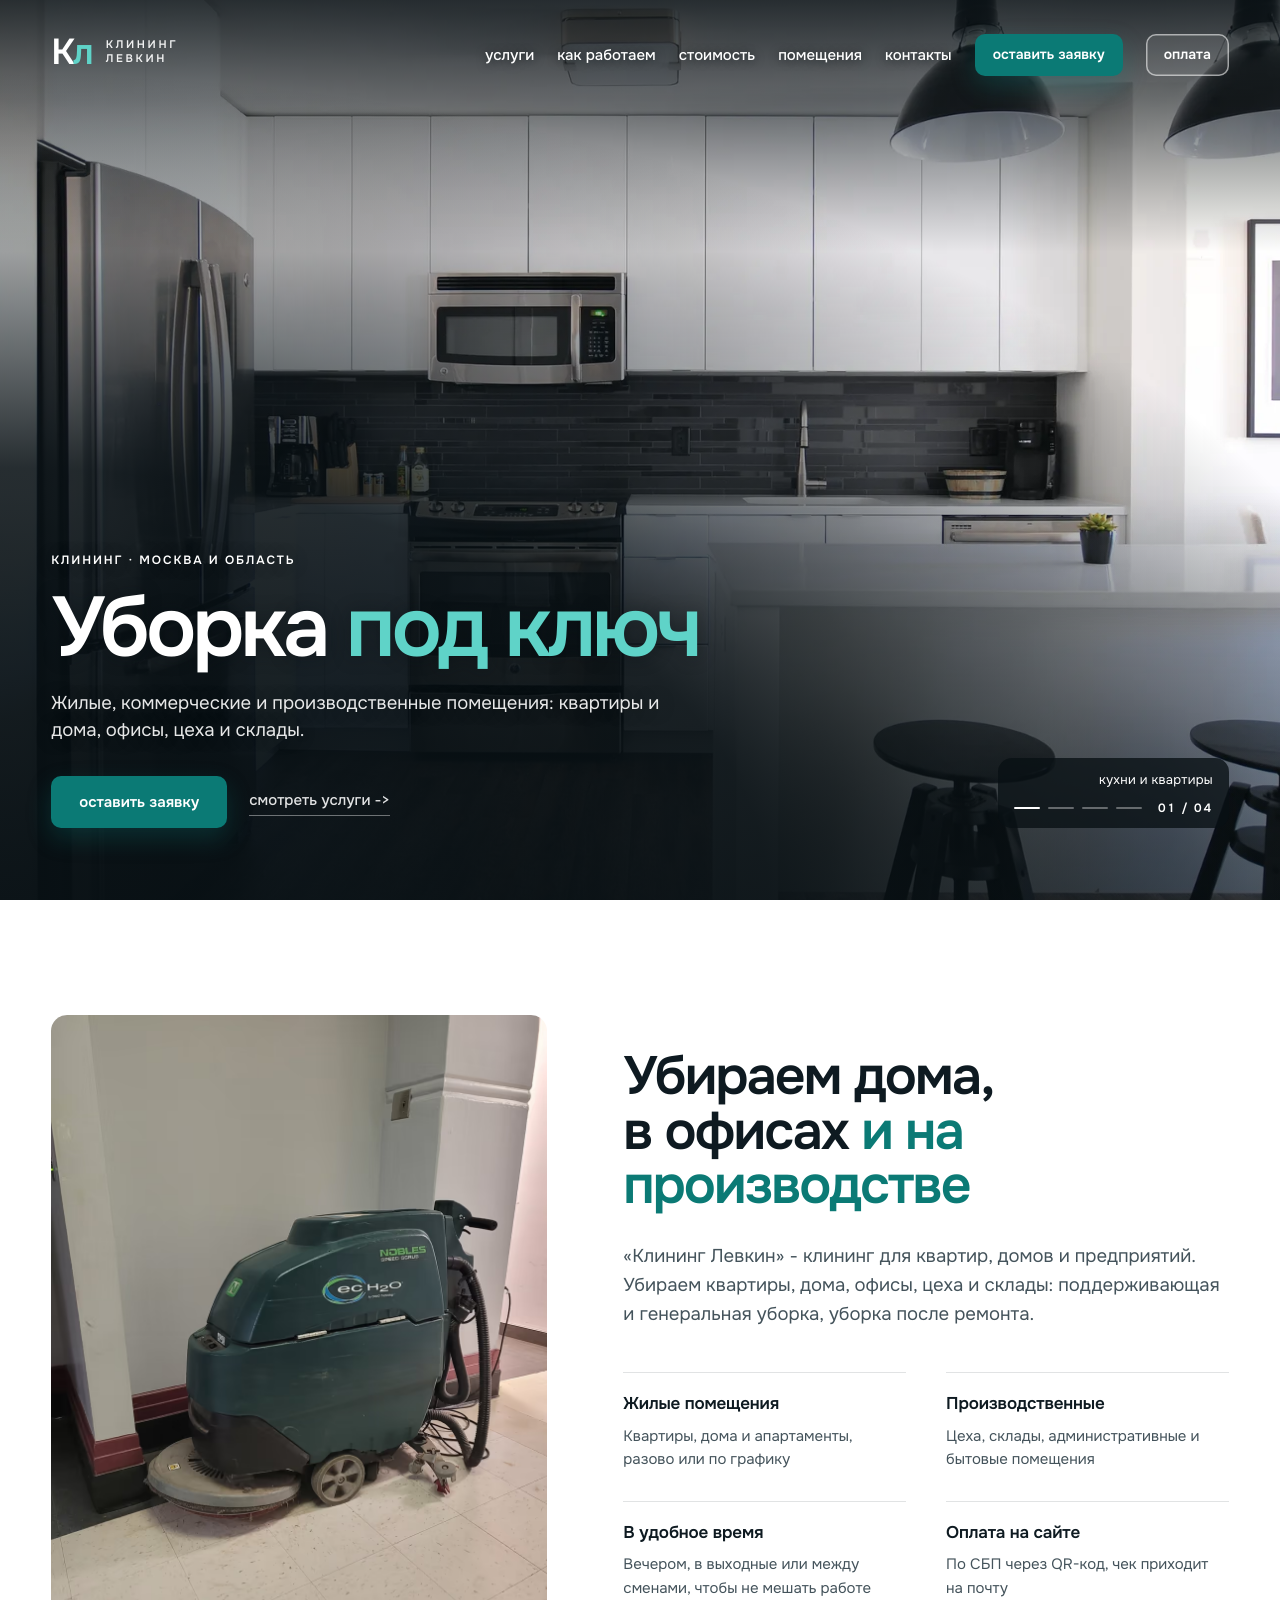
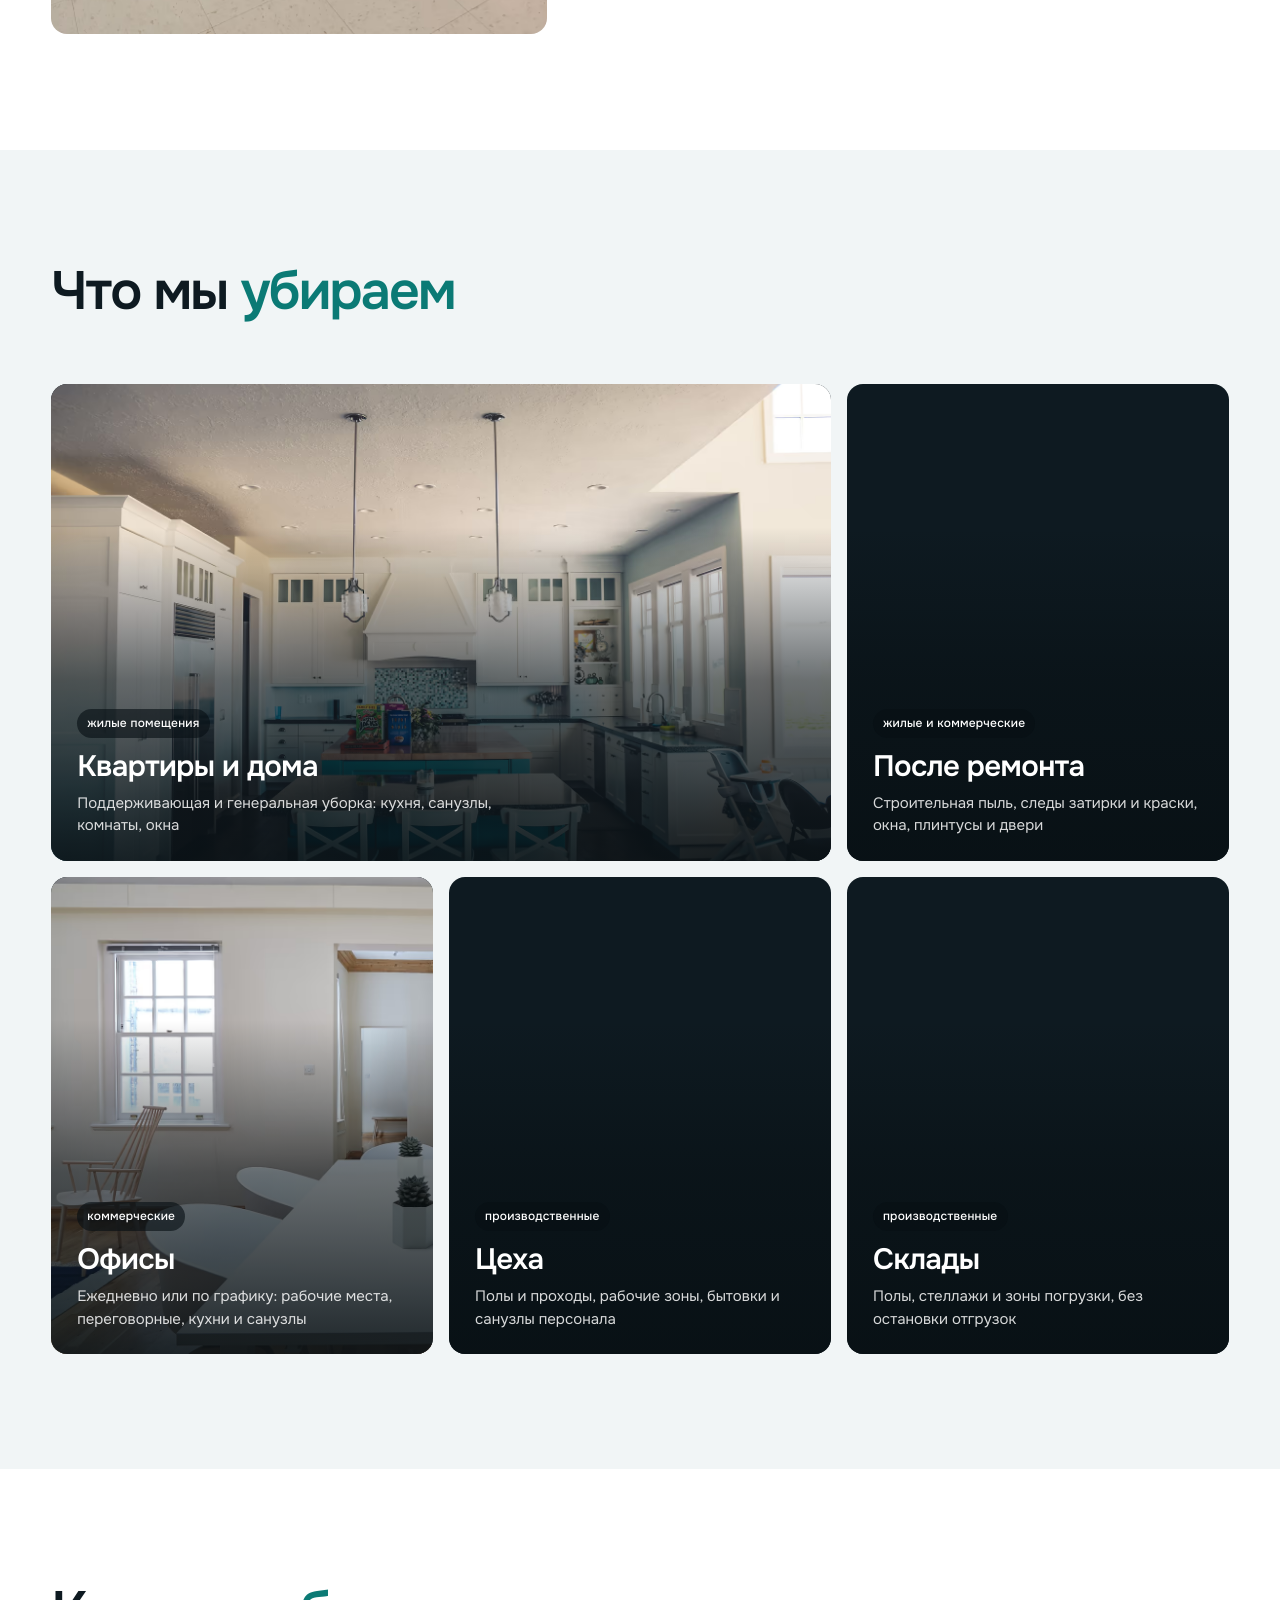
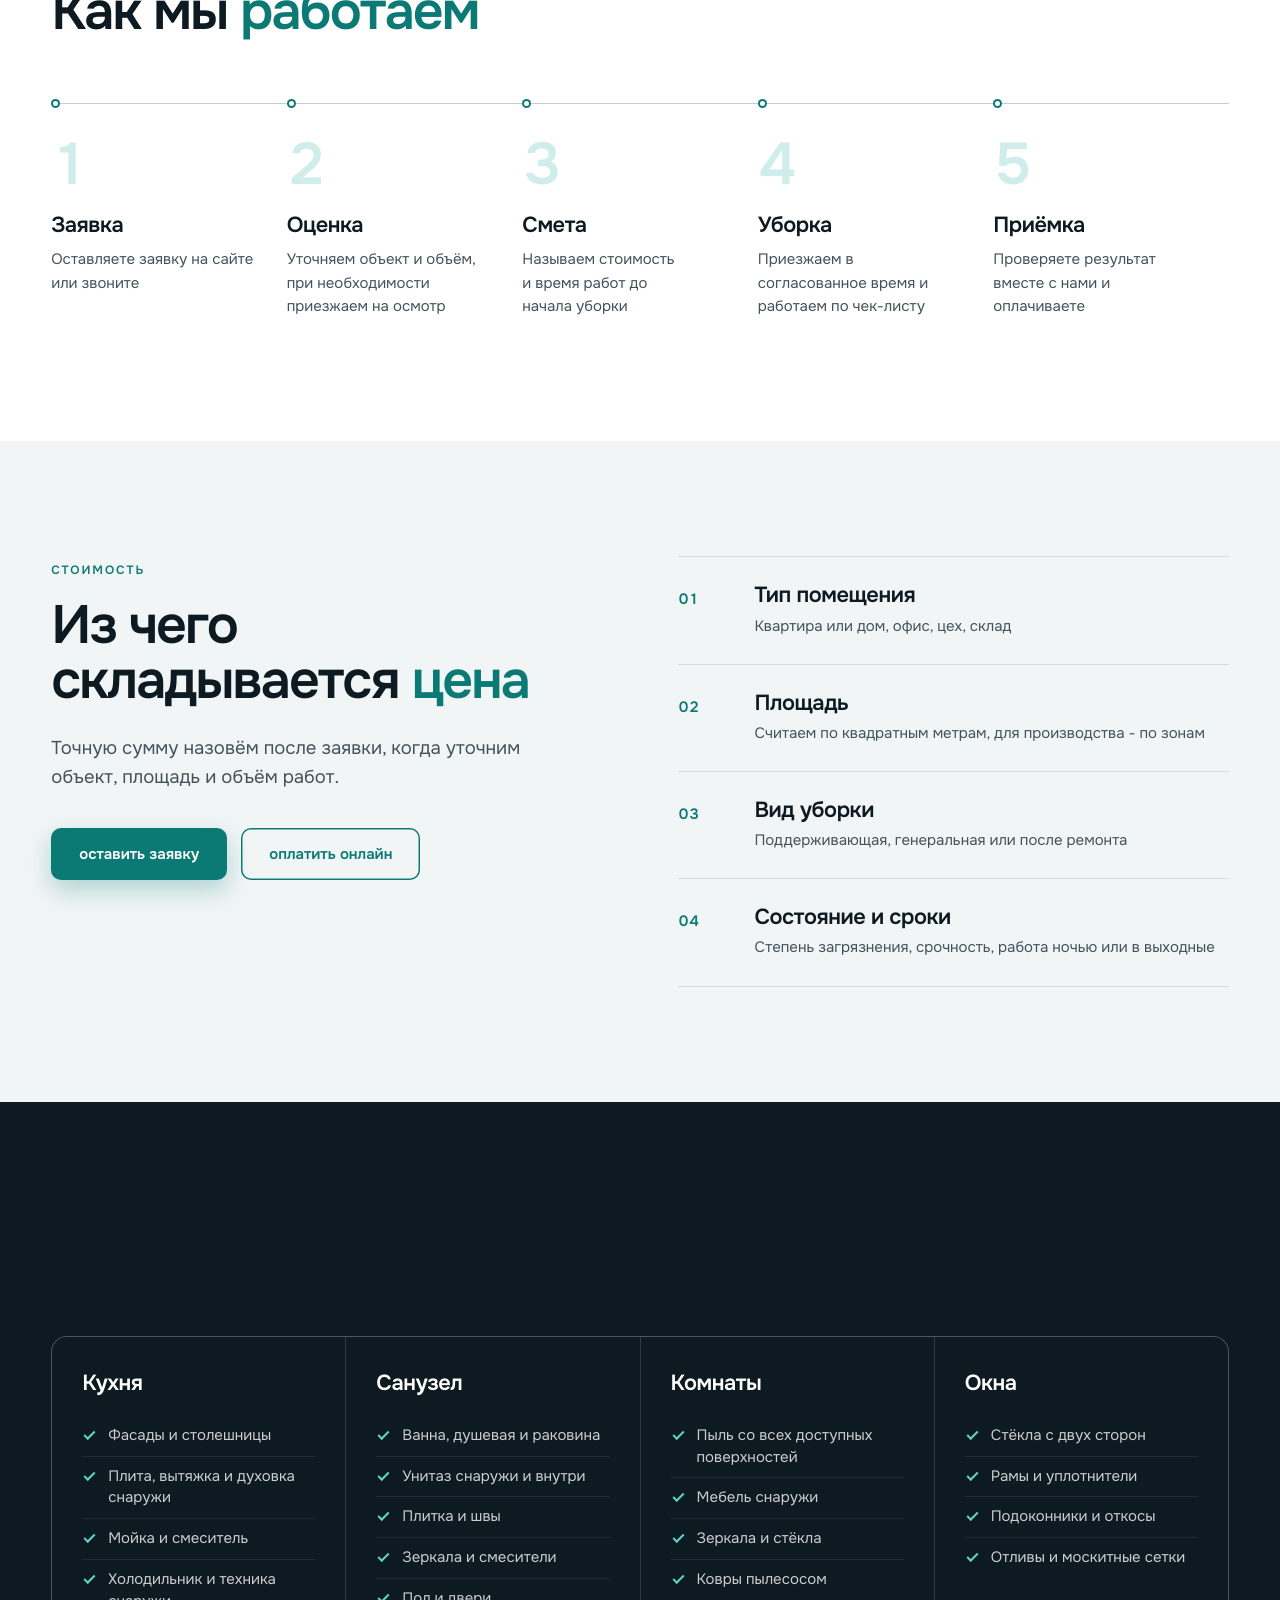
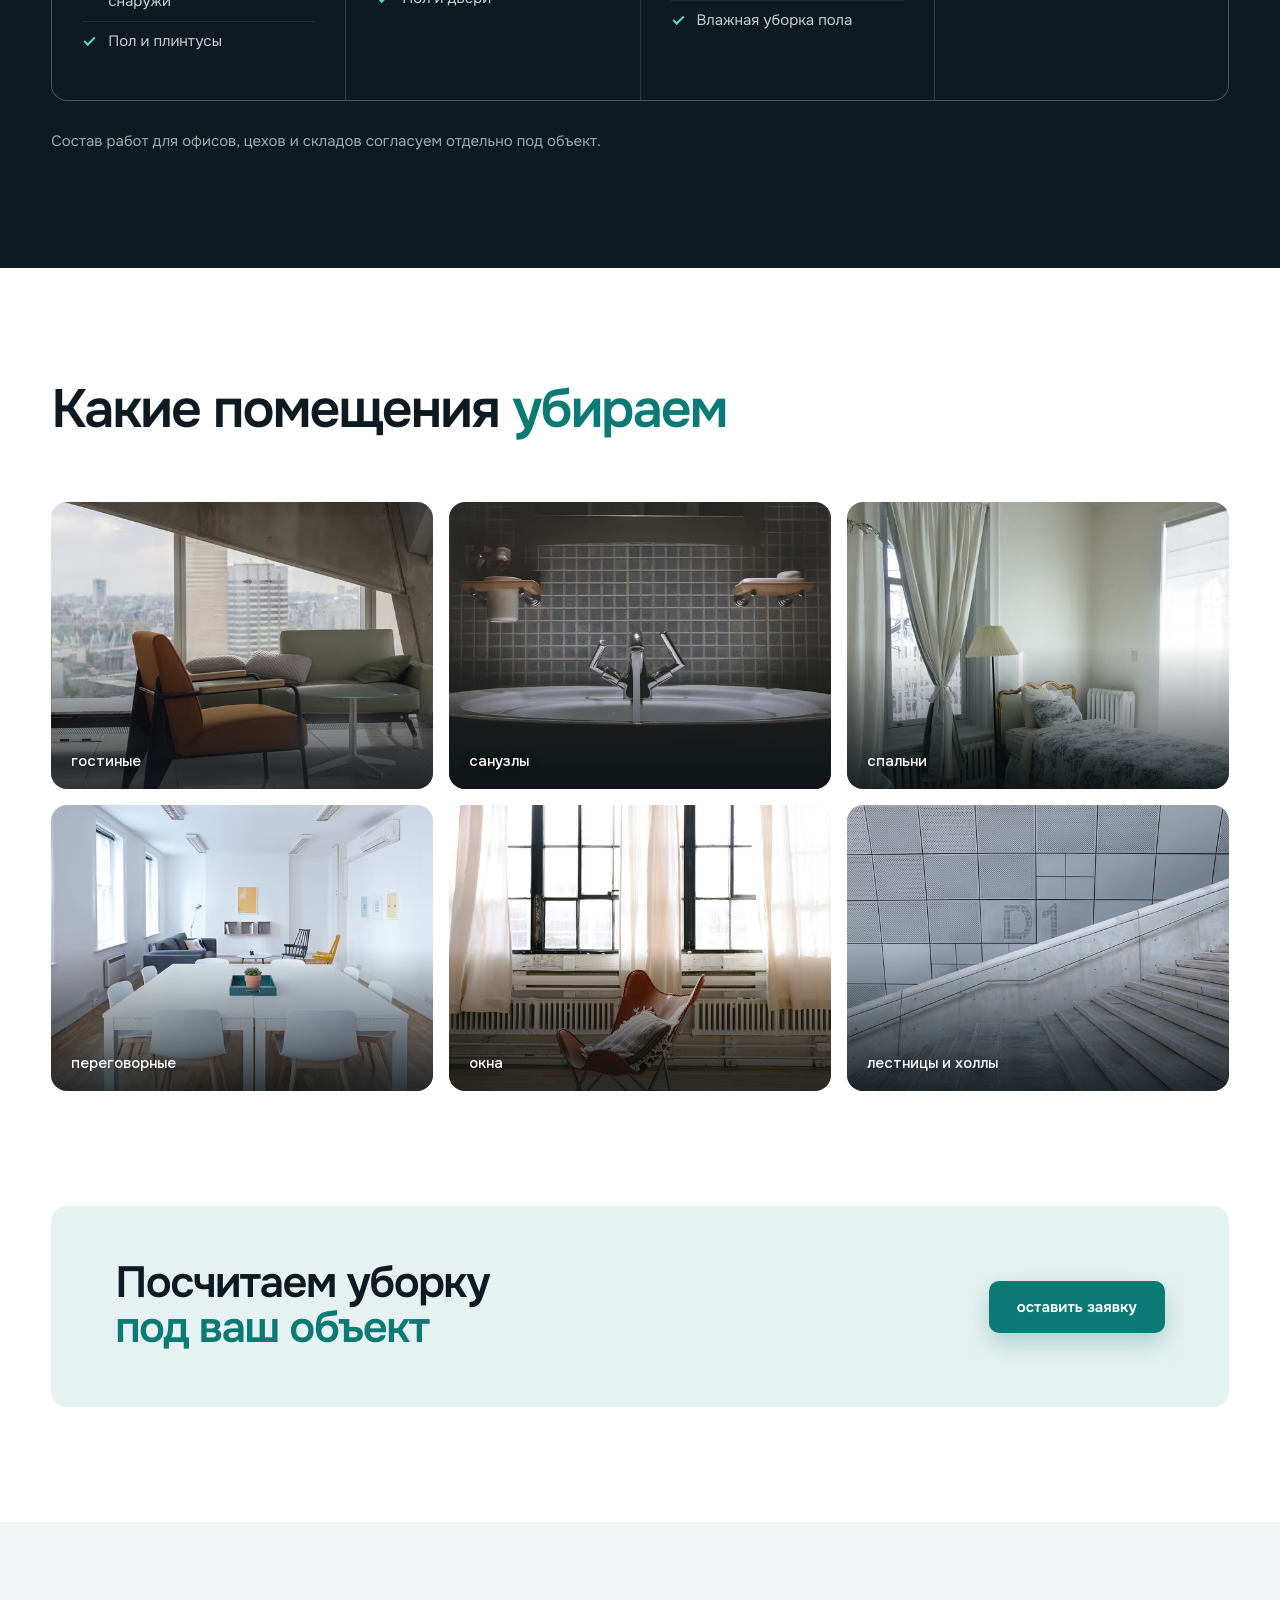
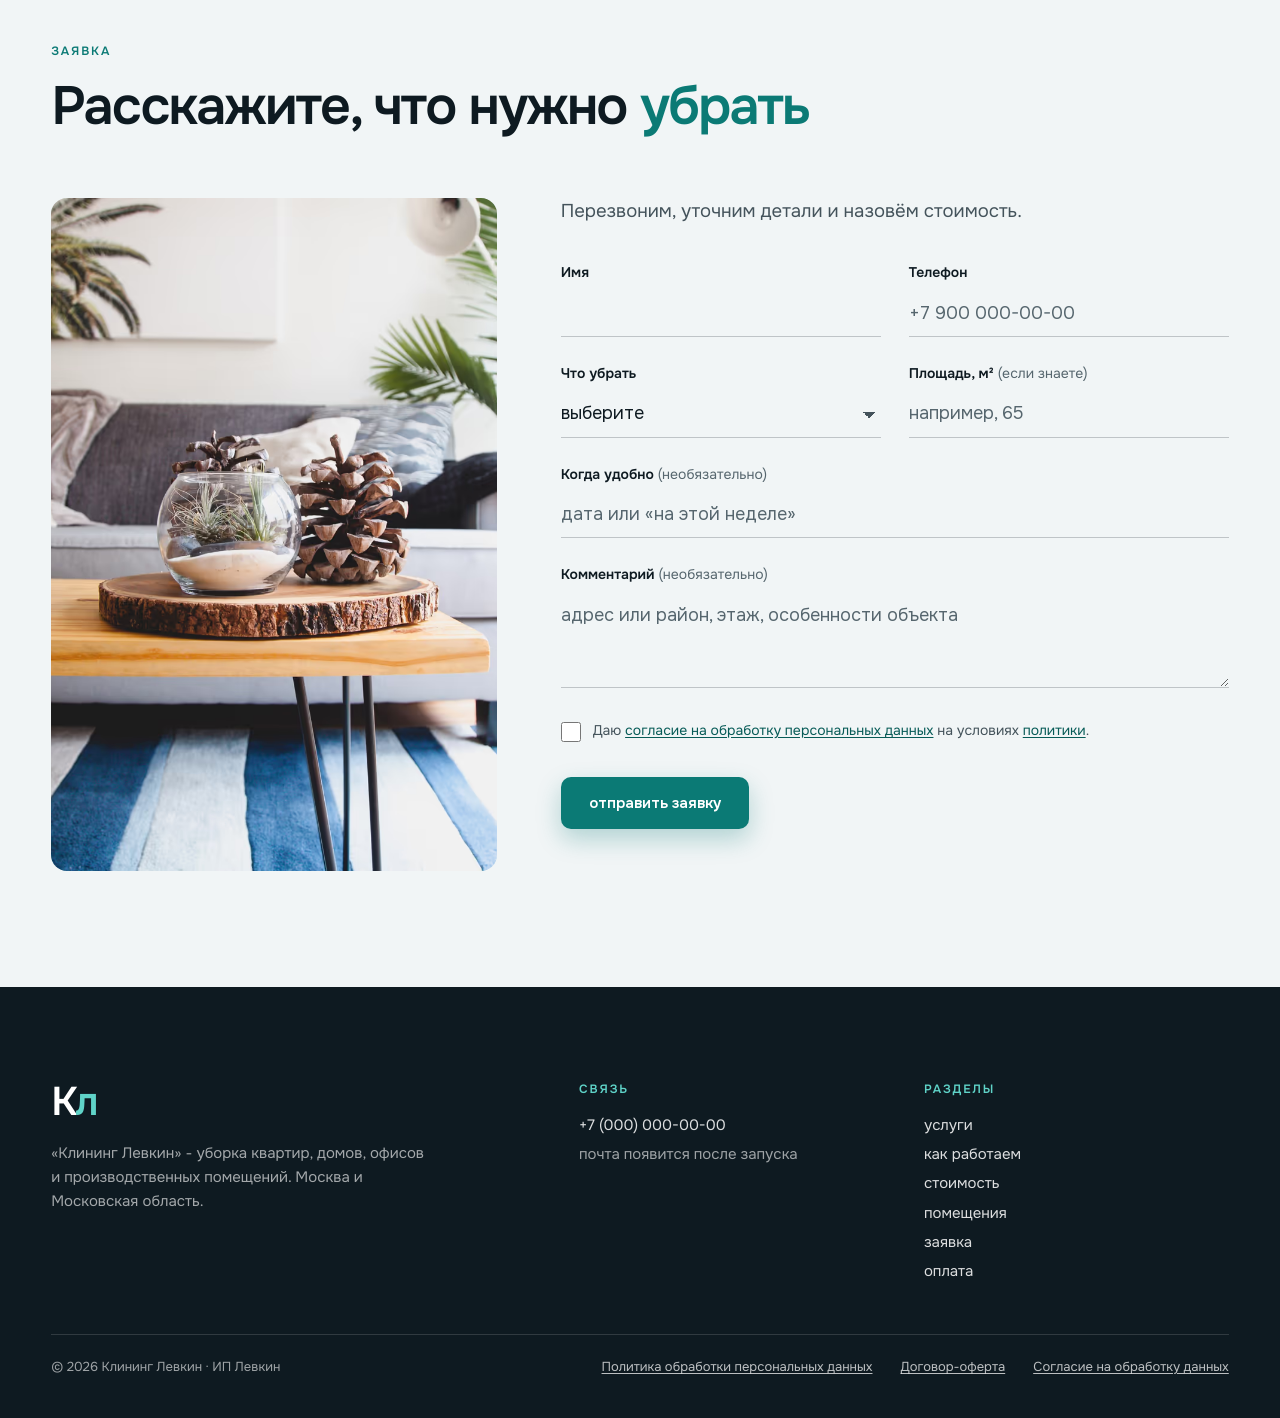
==== commit 58d520dc: "Превью: новая заставка" ====
--- a/index.html
+++ b/index.html
@@ -19,74 +19,136 @@
   <meta name="theme-color" content="#0B7A75">
   <script type="application/ld+json">{"@context":"https://schema.org","@type":"LocalBusiness","name":"Клининг Левкин","description":"Уборка квартир, домов, офисов и производственных помещений: поддерживающая и генеральная уборка, уборка после ремонта.","areaServed":"Москва и Московская область","address":{"@type":"PostalAddress","addressLocality":"Москва","addressCountry":"RU"}}</script>
   <link rel="preload" href="assets/fonts/onest-var-cyrillic.woff2" as="font" type="font/woff2" crossorigin>
+  <link rel="preload" href="assets/fonts/onest-var-latin.woff2" as="font" type="font/woff2" crossorigin>
   <link rel="preload" href="assets/img/hero/hero-1-kitchen-portrait.webp?v=10d0aec0" as="image" media="(max-width: 767px)" fetchpriority="high">
   <link rel="preload" href="assets/img/hero/hero-1-kitchen.webp?v=1b3ae4da" as="image" media="(min-width: 768px)" fetchpriority="high">
   <link rel="stylesheet" href="assets/css/styles.min.css?v=0a87879379">
 </head>
 <body>
   <div id="pl" aria-hidden="true">
-    <div class="pl-box">
-      <span class="pl-mark">К<em>л</em></span>
-      <span class="pl-name">Клининг Левкин</span>
+    <div class="pl-in">
+      <div class="pl-c">
+        <span class="pl-mk"><span class="pl-mark" id="pl-mark">К<em>л</em></span></span>
+        <span class="pl-name">Клининг Левкин</span>
+        <span class="pl-bar"><i id="pl-fill"></i></span>
+      </div>
+      <div class="pl-foot">
+        <span>Москва и область</span>
+        <span class="pl-num" id="pl-num">000</span>
+      </div>
     </div>
-    <span class="pl-blade"></span>
   </div>
   <style>
-    /* Заставка: белая вуаль, знак «протирается» слева направо, как стекло под сгоном.
-       Снимается, когда готовы шрифты, страница и фон первого экрана, не раньше минимума
-       и не позже 3,5 с. Второй заход в сессии - коротко. Без JS и при reduced-motion
-       вуали нет. Страховка на CSS: через 6 с исчезает сама. */
+    /* Заставка: тёмная шторка, знак «Кл» из «металла» выезжает снизу, по нему проходит блик, как по
+       только что вымытому стеклу; название проявляется с разрядкой, тонкая полоса и счётчик идут от
+       реальной загрузки (шрифты, страница, фото первого экрана). Не раньше минимума, не позже 3 с.
+       Потом шторка уезжает вверх с изогнутым краем, под ней первый экран: фото «оседает», текст
+       поднимается. Второй заход в сессии - коротко. Без JS и при reduced-motion заставки нет.
+       Страховка на CSS: через 7 с исчезает сама. */
     html:not(.js) #pl{display:none}
-    #pl{position:fixed;inset:0;z-index:9999;background:#fff;display:flex;align-items:center;justify-content:center;
-      transition:opacity .7s cubic-bezier(.2,.7,.2,1),visibility .7s;animation:plKill 0s linear 6s forwards}
-    #pl.pl--out{opacity:0;visibility:hidden;pointer-events:none}
-    .pl-box{display:flex;flex-direction:column;align-items:center;gap:14px;
-      -webkit-mask-image:linear-gradient(90deg,#000 0,#000 45%,transparent 55%,transparent 100%);mask-image:linear-gradient(90deg,#000 0,#000 45%,transparent 55%,transparent 100%);
-      -webkit-mask-size:240% 100%;mask-size:240% 100%;-webkit-mask-position:100% 0;mask-position:100% 0;
-      animation:plWipe .8s cubic-bezier(.65,.05,.25,1) .05s forwards}
-    .pl-mark{font:600 64px/1 'Onest',system-ui,sans-serif;letter-spacing:-.05em;color:#0E1A21}
-    .pl-mark em{font-style:normal;color:#0B7A75}
-    .pl-name{font:600 11px/1 'Onest',system-ui,sans-serif;letter-spacing:.32em;text-transform:uppercase;color:#44535B}
-    .pl-blade{position:absolute;left:50%;top:50%;width:2px;height:132px;margin:-66px 0 0 -1px;background:#0B7A75;
-      opacity:0;transform:translateX(-150px);animation:plBlade .8s cubic-bezier(.65,.05,.25,1) .05s forwards}
-    #pl.pl--quick .pl-box,#pl.pl--quick .pl-blade{animation-duration:.45s;animation-delay:0s}
-    @keyframes plWipe{to{-webkit-mask-position:0 0;mask-position:0 0}}
-    @keyframes plBlade{0%{opacity:0;transform:translateX(-150px)}15%{opacity:1}85%{opacity:1}100%{opacity:0;transform:translateX(150px)}}
+    #pl{position:fixed;inset:0;z-index:9999;background:#0B1418;color:#fff;font-family:'Onest',system-ui,sans-serif;
+      animation:plKill 0s linear 7s forwards}
+    #pl::before{content:'';position:absolute;inset:0;pointer-events:none;
+      background:radial-gradient(44% 38% at 50% 46%,rgba(95,211,200,.12),rgba(95,211,200,0) 100%)}
+    #pl::after{content:'';position:absolute;left:-20%;right:-20%;top:calc(100% - 1px);height:24vh;background:#0B1418;
+      border-radius:0 0 50% 50%/0 0 100% 100%;transform:scaleY(0);transform-origin:50% 0}
+    .pl-in{position:absolute;inset:0;display:flex;align-items:center;justify-content:center;
+      transition:opacity .35s cubic-bezier(.4,0,.2,1),transform .9s cubic-bezier(.6,0,.2,1)}
+    .pl-c{display:flex;flex-direction:column;align-items:center}
+    .pl-mk{display:block;overflow:hidden;padding:.04em .1em .14em}
+    .pl-mark{position:relative;display:block;white-space:nowrap;font-weight:600;font-size:clamp(84px,11vw,136px);
+      line-height:1;letter-spacing:-.055em;color:transparent;
+      background:linear-gradient(180deg,#fff 12%,#DCE7EA 55%,#A3B7BC 100%);-webkit-background-clip:text;background-clip:text;
+      transform:translateY(110%);animation:plRise 1.05s cubic-bezier(.16,1,.3,1) .1s forwards}
+    .pl-mark em{font-style:normal;color:#5FD3C8}
+    .pl-mark::after{content:attr(data-t);position:absolute;left:0;top:0;white-space:nowrap;color:transparent;
+      background:linear-gradient(105deg,rgba(255,255,255,0) 42%,rgba(255,255,255,.95) 50%,rgba(255,255,255,0) 58%) 130% 0/320% 100% no-repeat;
+      -webkit-background-clip:text;background-clip:text;animation:plShine 2.6s cubic-bezier(.45,0,.25,1) .55s infinite}
+    .pl-name{margin-top:20px;font-weight:500;font-size:11px;line-height:1;text-transform:uppercase;white-space:nowrap;
+      color:rgba(255,255,255,.74);letter-spacing:.42em;padding-left:.42em;opacity:0;
+      animation:plTrack 1.5s cubic-bezier(.16,1,.3,1) .35s forwards}
+    .pl-bar{position:relative;display:block;width:clamp(150px,22vw,240px);height:1px;margin-top:34px;overflow:hidden;
+      background:rgba(255,255,255,.14);transform:scaleX(0);animation:plGrow .9s cubic-bezier(.16,1,.3,1) .5s forwards}
+    .pl-bar i{position:absolute;inset:0;background:linear-gradient(90deg,#2E9F95,#5FD3C8 60%,#fff);
+      transform:scaleX(0);transform-origin:0 50%}
+    .pl-foot{position:absolute;left:clamp(20px,4vw,56px);right:clamp(20px,4vw,56px);bottom:clamp(22px,4vw,44px);
+      display:flex;justify-content:space-between;align-items:baseline;font-weight:500;font-size:11px;line-height:1;
+      letter-spacing:.28em;text-transform:uppercase;color:rgba(255,255,255,.58);opacity:0;animation:plIn .9s ease .6s forwards}
+    .pl-num{font-variant-numeric:tabular-nums;letter-spacing:.18em;color:rgba(255,255,255,.82)}
+    #pl.pl--quick .pl-mark,#pl.pl--quick .pl-bar{transform:none;animation:none}
+    #pl.pl--quick .pl-mark::after{animation:none}
+    #pl.pl--quick .pl-name,#pl.pl--quick .pl-foot{opacity:1;animation:none}
+    #pl.pl--leave .pl-in{opacity:0;transform:translateY(-8vh)}
+    #pl.pl--lift{transform:translateY(-100%);transition:transform 1s cubic-bezier(.6,0,.2,1);pointer-events:none}
+    #pl.pl--lift::after{animation:plLip 1s cubic-bezier(.6,0,.2,1) forwards}
+    #pl.pl--quick.pl--lift{transition-duration:.75s}
+    #pl.pl--quick.pl--lift::after{animation-duration:.75s}
+    @keyframes plRise{to{transform:translateY(0)}}
+    @keyframes plShine{0%{background-position:130% 0}48%,100%{background-position:-30% 0}}
+    @keyframes plTrack{from{opacity:0;letter-spacing:.95em;padding-left:.95em}to{opacity:1;letter-spacing:.42em;padding-left:.42em}}
+    @keyframes plGrow{to{transform:scaleX(1)}}
+    @keyframes plIn{from{opacity:0}to{opacity:1}}
+    @keyframes plLip{0%{transform:scaleY(0)}45%{transform:scaleY(1)}100%{transform:scaleY(0)}}
     @keyframes plKill{to{opacity:0;visibility:hidden;pointer-events:none}}
     @media(prefers-reduced-motion:reduce){#pl{display:none}}
-    html.js:not(.pl-done) body>*:not(#pl){opacity:0;animation:plShow 0s linear 6.2s forwards}
+    html.js:not(.pl-done) body>*:not(#pl){opacity:0;animation:plShow 0s linear 7.2s forwards}
     @keyframes plShow{to{opacity:1}}
-    html.js.pl-done body>*:not(#pl):not(.mobile-menu){animation:bodyIn .5s cubic-bezier(.2,.7,.2,1) backwards}
+    /* первый экран не мигает: он уже стоит под шторкой, остальное проявляется */
+    html.js.pl-done body>*:not(#pl):not(.mobile-menu):not(.hero){animation:bodyIn .5s cubic-bezier(.2,.7,.2,1) backwards}
     @keyframes bodyIn{from{opacity:0}to{opacity:1}}
+    @media(prefers-reduced-motion:no-preference){
+      html.pl-done .hero-bg{animation:plSettle 1.9s cubic-bezier(.2,.7,.2,1) backwards}
+      html.pl-done .hero-content>*{animation:plUp 1.1s cubic-bezier(.16,1,.3,1) backwards}
+      html.pl-done .hero-content>:nth-child(1){animation-delay:.35s}
+      html.pl-done .hero-content>:nth-child(2){animation-delay:.43s}
+      html.pl-done .hero-content>:nth-child(3){animation-delay:.51s}
+      html.pl-done .hero-content>:nth-child(4){animation-delay:.59s}
+      html.pl-done .hero .mono,html.pl-done .hero .topnav,html.pl-done .hero-meta{animation:plIn .9s ease .6s backwards}
+    }
+    @keyframes plSettle{from{transform:scale(1.12)}}
+    @keyframes plUp{from{opacity:0;transform:translateY(34px)}}
     @media(prefers-reduced-motion:reduce){html.js:not(.pl-done) body>*:not(#pl){opacity:1;animation:none}}
   </style>
   <script>
   (function(){
     var d=document.documentElement; d.classList.add('js');
     var pl=document.getElementById('pl'); if(!pl) return;
+    var mark=document.getElementById('pl-mark'), num=document.getElementById('pl-num'), fill=document.getElementById('pl-fill');
+    mark.setAttribute('data-t',mark.textContent);
     var quick=false; try{ quick=sessionStorage.getItem('pl_seen')==='1'; }catch(e){}
     if(quick) pl.classList.add('pl--quick');
     var rm=window.matchMedia&&window.matchMedia('(prefers-reduced-motion: reduce)').matches;
-    // отсчёт от начала загрузки страницы, а не от момента, когда дошёл этот скрипт
-    var t0=(window.performance&&performance.timing&&performance.timing.navigationStart)||Date.now();
-    var minMs=rm?0:(quick?300:850), start=t0, ready=rm, out=false;
-    function done(){
-      if(out) return; out=true;
-      pl.classList.add('pl--out'); d.classList.add('pl-done');
+    function remove(){ if(pl.parentNode) pl.parentNode.removeChild(pl); }
+    if(rm){ d.classList.add('pl-done'); remove(); return; }
+    // время - от начала загрузки страницы (performance.now), а не от момента, когда дошёл этот скрипт
+    var minMs=quick?450:1750, s0=performance.now(), ready=false, out=false, v=0, total=0, got=0;
+    function leave(){
+      pl.classList.add('pl--leave','pl--lift'); d.classList.add('pl-done');
       try{ sessionStorage.setItem('pl_seen','1'); }catch(e){}
-      setTimeout(function(){ if(pl.parentNode) pl.parentNode.removeChild(pl); },900);
+      setTimeout(remove,1150);
     }
-    function tick(){ var el=Date.now()-start; if(ready&&el>=minMs) done(); else setTimeout(tick,Math.max(40,minMs-el)); }
+    // счётчик: реальные шаги загрузки + плавный ход по времени, до готовности не выше 94
+    function frame(){
+      if(out) return;
+      var el=performance.now(), fin=ready&&el>=minMs;
+      var t=fin?100:Math.min(94,22*got/Math.max(1,total)+72*(1-Math.exp(-(el-s0)/(quick?250:850))));
+      v+=(t-v)*(fin?.22:.09); if(fin&&v>99.5) v=100;
+      num.textContent=('00'+Math.floor(v)).slice(-3);
+      fill.style.transform='scaleX('+(v/100).toFixed(4)+')';
+      if(v===100){ out=true; setTimeout(leave,quick?40:160); return; }
+      requestAnimationFrame(frame);
+    }
+    function step(p){ total++; p.then(function(){ got++; },function(){ got++; }); return p; }
     var waits=[];
-    if(document.fonts&&document.fonts.ready) waits.push(document.fonts.ready);
-    waits.push(new Promise(function(r){ if(document.readyState==='complete') r(); else window.addEventListener('load',r,{once:true}); }));
+    if(document.fonts&&document.fonts.ready) waits.push(step(document.fonts.ready));
+    waits.push(step(new Promise(function(r){ if(document.readyState==='complete') r(); else window.addEventListener('load',r,{once:true}); })));
     var bg=document.querySelector('[data-preload]');
-    if(bg){ waits.push(new Promise(function(r){ var src=bg.getAttribute('data-preload');
+    if(bg){ waits.push(step(new Promise(function(r){ var src=bg.getAttribute('data-preload');
       if(window.matchMedia('(max-width: 767px)').matches) src=src.replace('.webp','-portrait.webp');
-      var i=new Image(); i.onload=i.onerror=r; i.src=src; })); }
+      var i=new Image(); i.onload=i.onerror=r; i.src=src; }))); }
     Promise.all(waits).then(function(){ ready=true; },function(){ ready=true; });
-    setTimeout(function(){ ready=true; },Math.max(0,2500-(Date.now()-t0)));
-    tick();
+    setTimeout(function(){ ready=true; },Math.max(0,3000-performance.now()));
+    requestAnimationFrame(frame);
   })();
   </script>
 
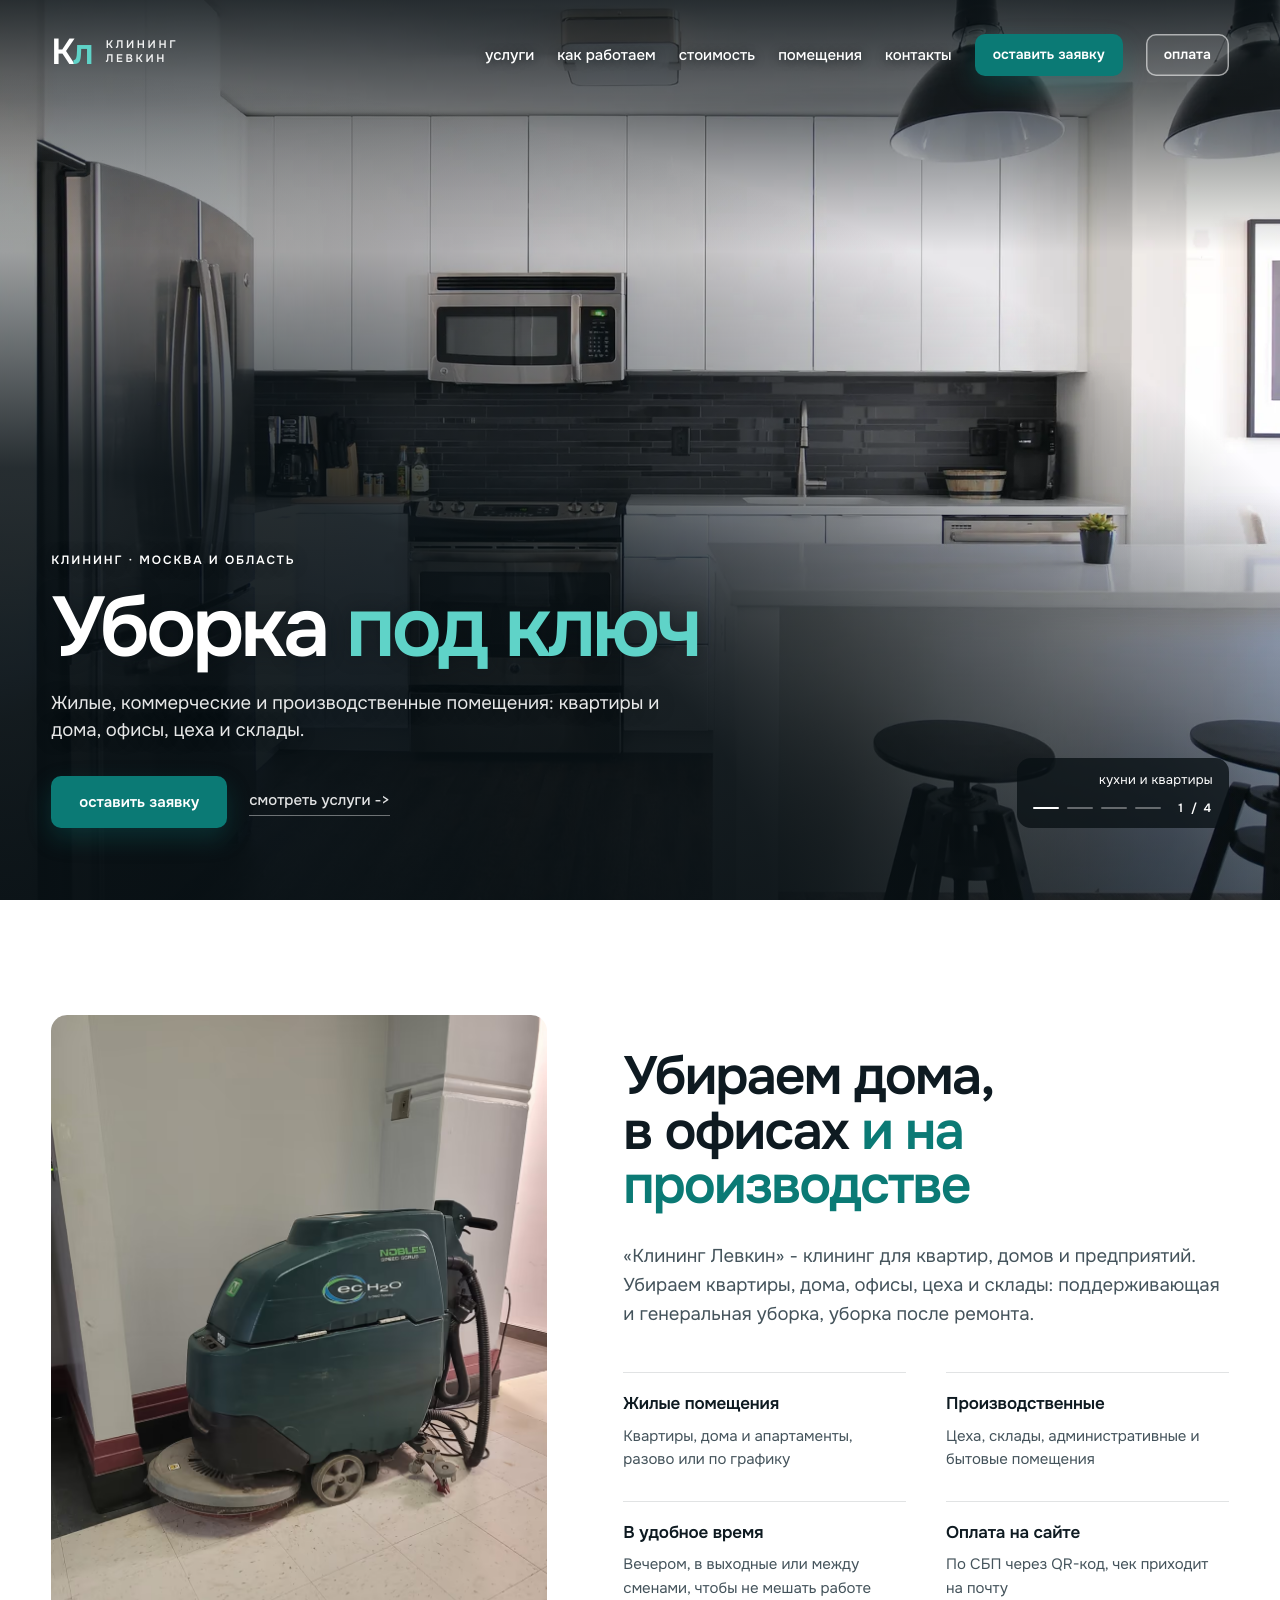
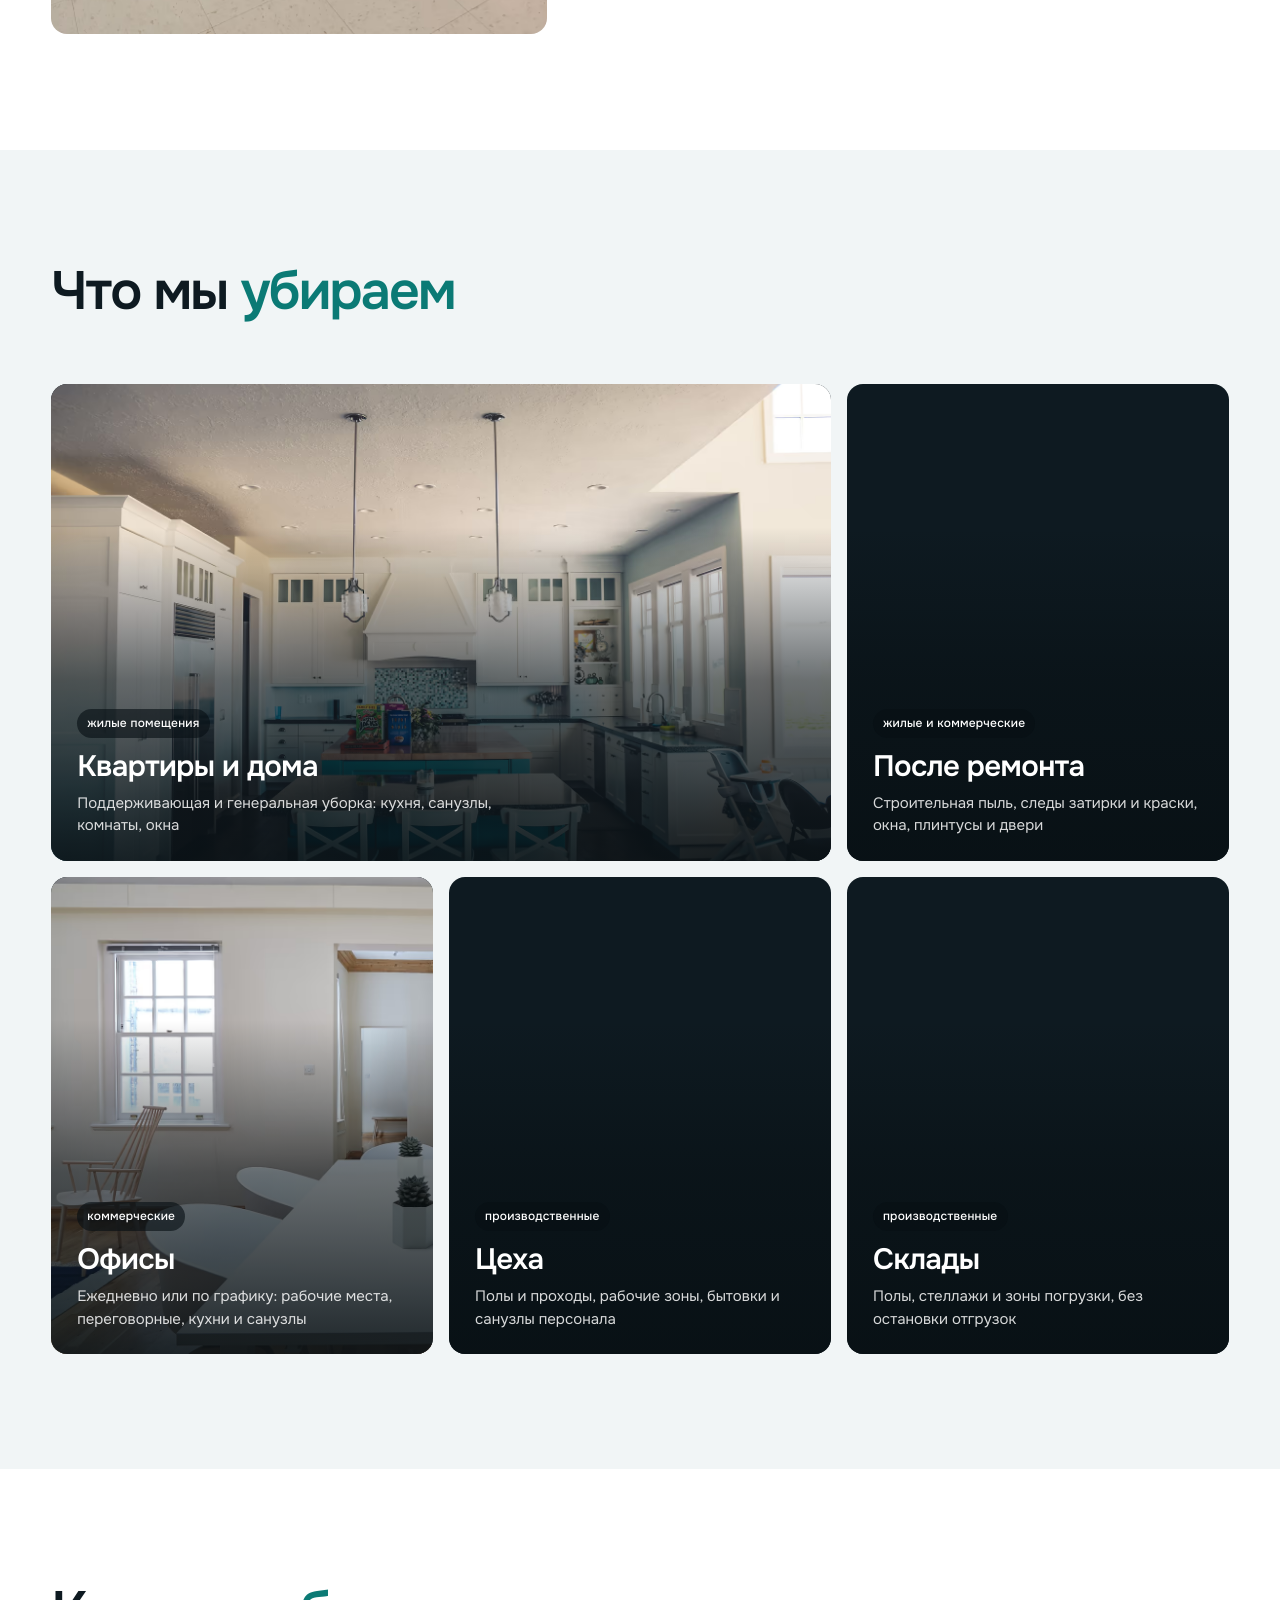
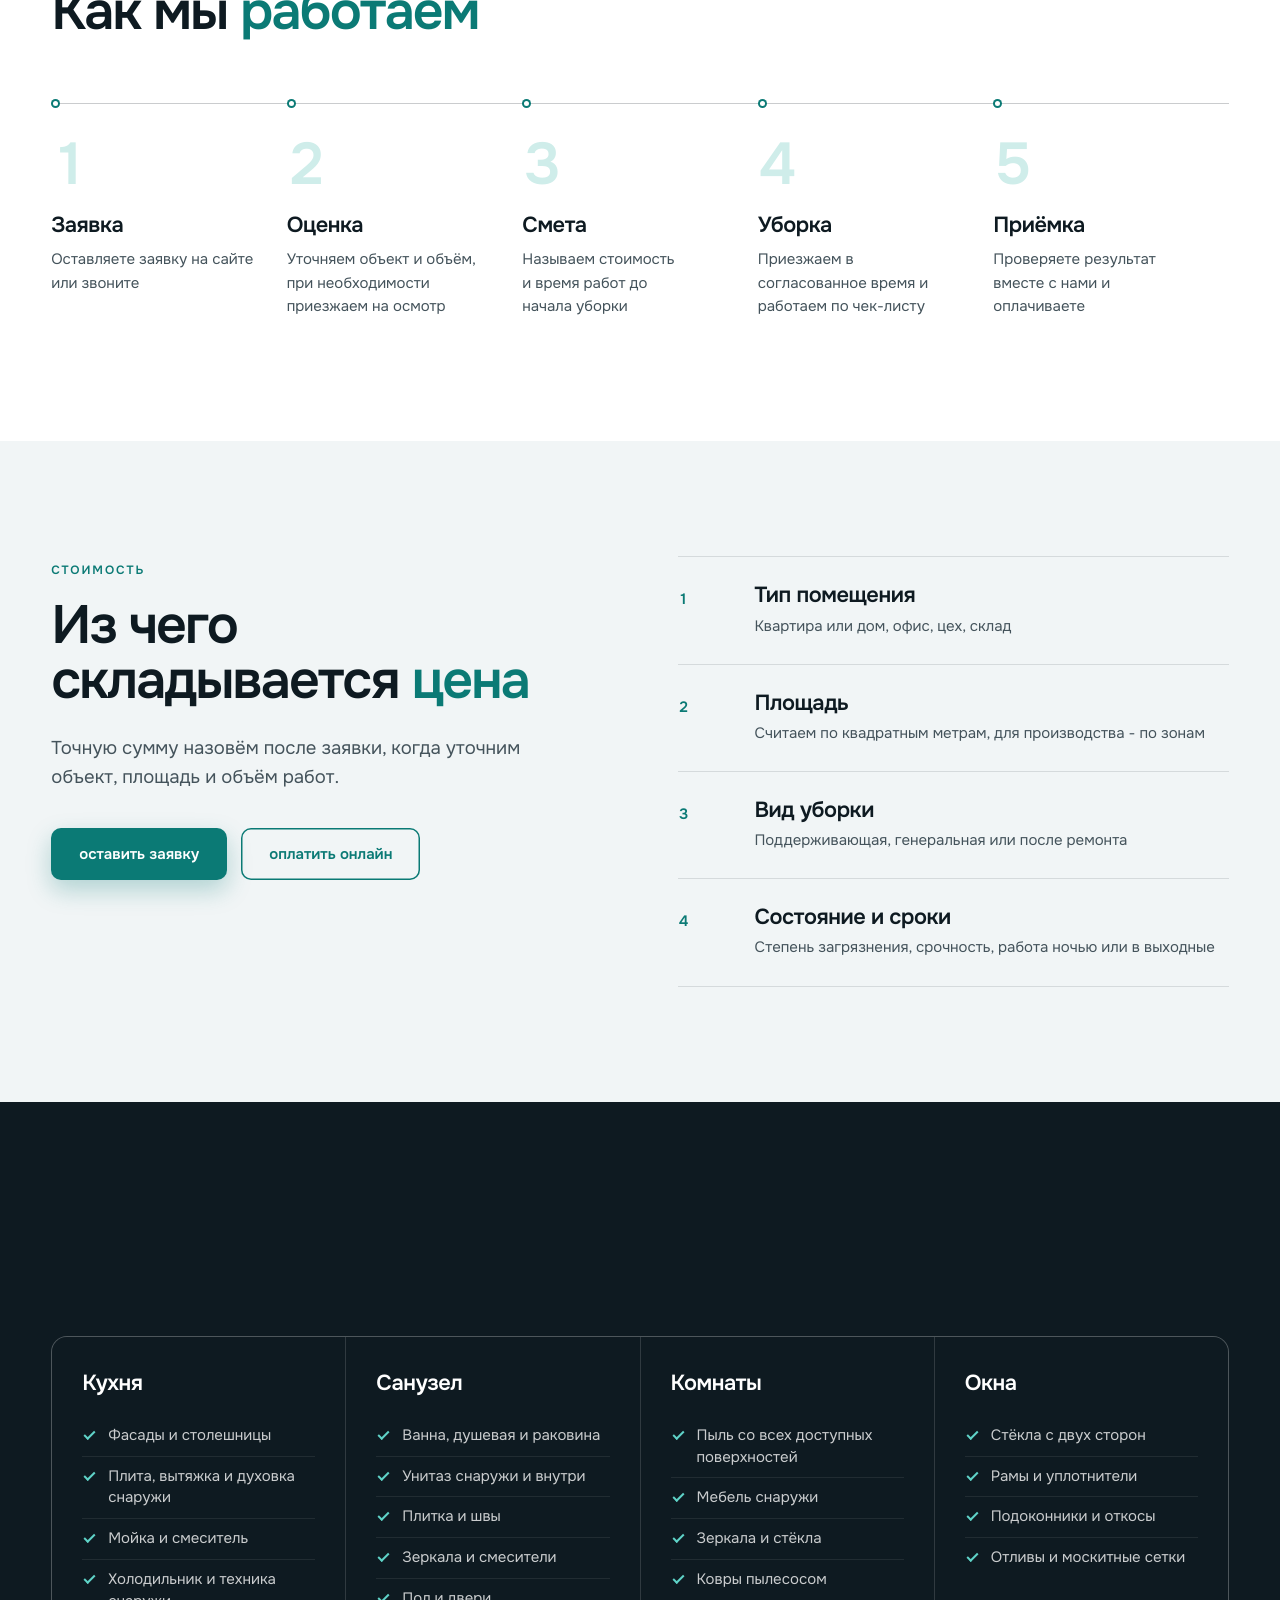
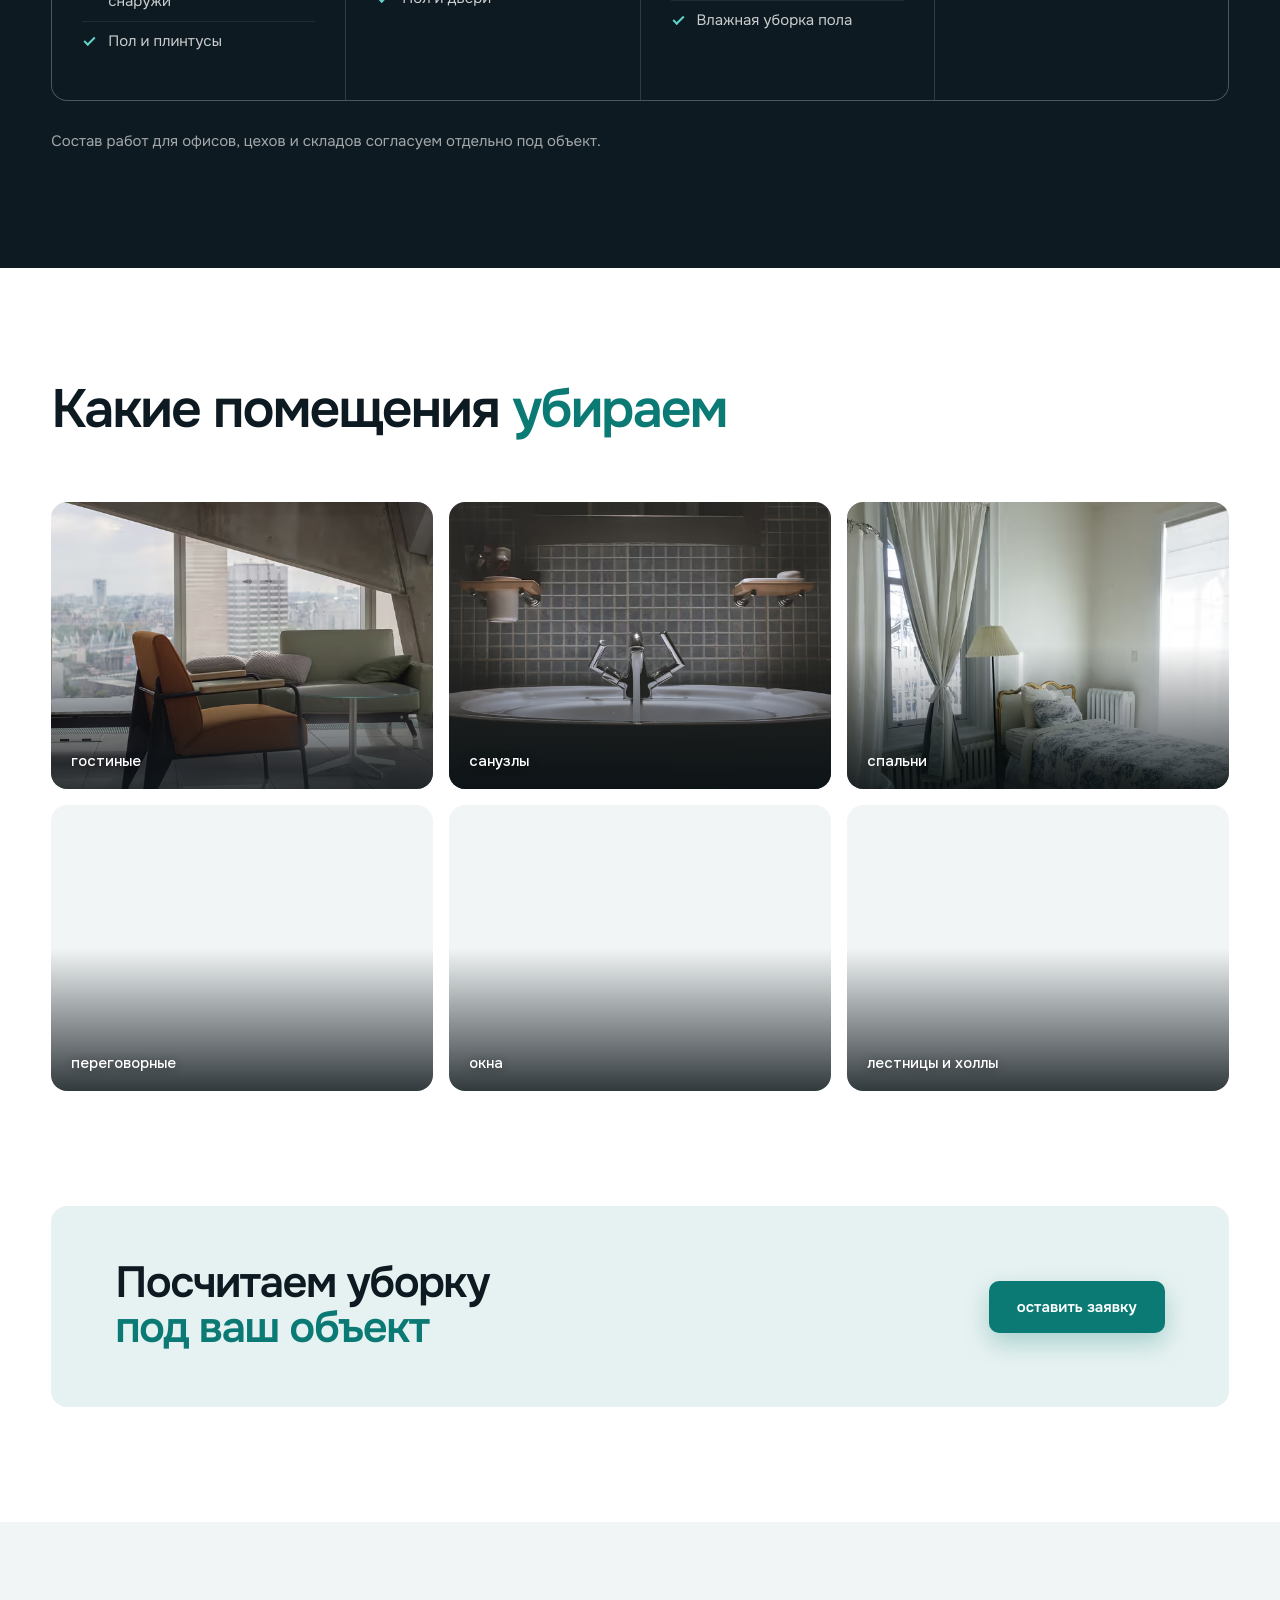
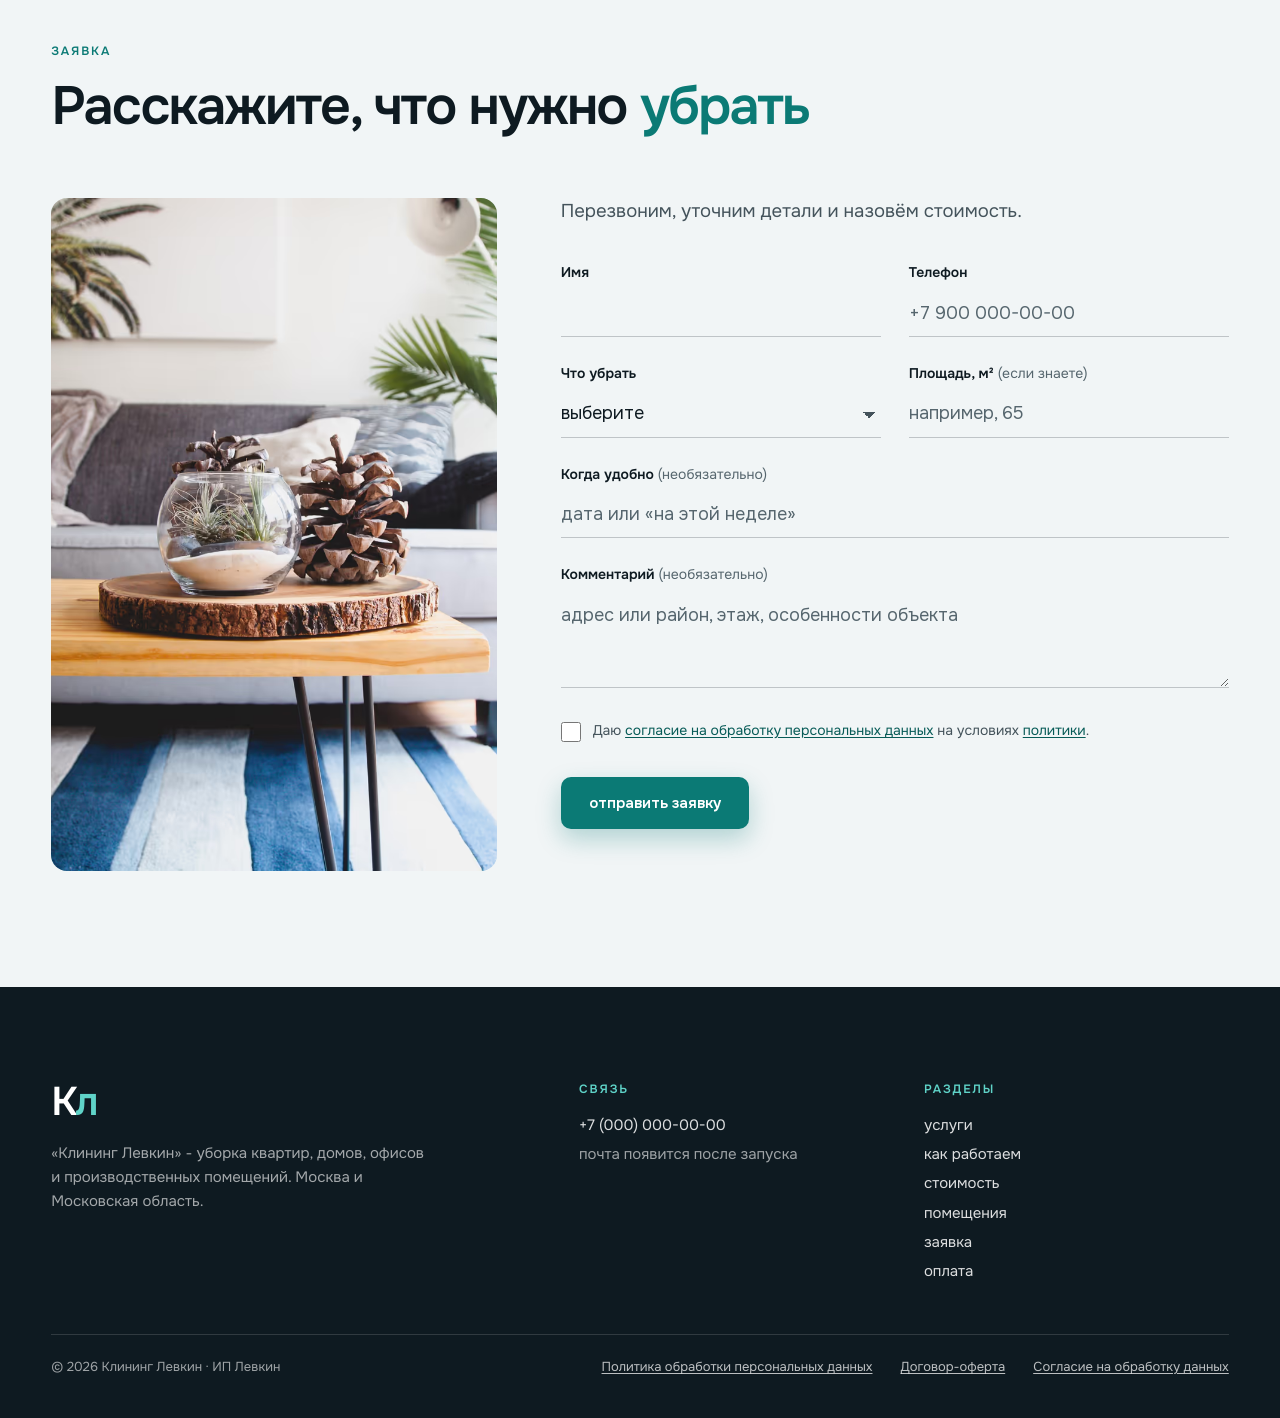
==== commit 3d2092ca: "Нумерация без нулей: 1 2 3 вместо 01 02 03" ====
--- a/index.html
+++ b/index.html
@@ -22,7 +22,7 @@
   <link rel="preload" href="assets/fonts/onest-var-latin.woff2" as="font" type="font/woff2" crossorigin>
   <link rel="preload" href="assets/img/hero/hero-1-kitchen-portrait.webp?v=10d0aec0" as="image" media="(max-width: 767px)" fetchpriority="high">
   <link rel="preload" href="assets/img/hero/hero-1-kitchen.webp?v=1b3ae4da" as="image" media="(min-width: 768px)" fetchpriority="high">
-  <link rel="stylesheet" href="assets/css/styles.min.css?v=0a87879379">
+  <link rel="stylesheet" href="assets/css/styles.min.css?v=b3fa272ed3">
 </head>
 <body>
   <div id="pl" aria-hidden="true">
@@ -34,7 +34,7 @@
       </div>
       <div class="pl-foot">
         <span>Москва и область</span>
-        <span class="pl-num" id="pl-num">000</span>
+        <span class="pl-num" id="pl-num">0</span>
       </div>
     </div>
   </div>
@@ -133,7 +133,7 @@
       var el=performance.now(), fin=ready&&el>=minMs;
       var t=fin?100:Math.min(94,22*got/Math.max(1,total)+72*(1-Math.exp(-(el-s0)/(quick?250:850))));
       v+=(t-v)*(fin?.22:.09); if(fin&&v>99.5) v=100;
-      num.textContent=('00'+Math.floor(v)).slice(-3);
+      num.textContent=String(Math.floor(v));
       fill.style.transform='scaleX('+(v/100).toFixed(4)+')';
       if(v===100){ out=true; setTimeout(leave,quick?40:160); return; }
       requestAnimationFrame(frame);
@@ -190,7 +190,7 @@
         <button class="d" type="button" role="tab" aria-selected="false" data-i="1" aria-label="фото 2"></button>
         <button class="d" type="button" role="tab" aria-selected="false" data-i="2" aria-label="фото 3"></button>
         <button class="d" type="button" role="tab" aria-selected="false" data-i="3" aria-label="фото 4"></button>
-        <span class="counter"><span id="hero-cur">01</span> / 04</span>
+        <span class="counter"><span id="hero-cur">1</span> / 4</span>
       </div>
     </div>
   </header>
@@ -602,6 +602,6 @@
 
   
   <script>window.SITE_DEMO=true</script>
-  <script type="module" src="assets/js/main.min.js?v=75cb26e207"></script>
+  <script type="module" src="assets/js/main.min.js?v=42f1e00868"></script>
 </body>
 </html>
--- a/assets/css/styles.min.css
+++ b/assets/css/styles.min.css
@@ -1 +1 @@
-@font-face{font-family:Onest;font-style:normal;font-weight:100 900;font-display:swap;src:url(../fonts/onest-var-cyrillic.woff2)format("woff2");unicode-range:U+301,U+400-45F,U+490-491,U+4B0-4B1,U+2116}@font-face{font-family:Onest;font-style:normal;font-weight:100 900;font-display:swap;src:url(../fonts/onest-var-latin.woff2)format("woff2");unicode-range:U+??,U+131,U+152-153,U+2BB-2BC,U+2C6,U+2DA,U+2DC,U+304,U+308,U+329,U+2000-206F,U+20AC,U+2122,U+2191,U+2193,U+2212,U+2215,U+FEFF,U+FFFD}@font-face{font-family:Onest;font-style:normal;font-weight:100 900;font-display:swap;src:url(../fonts/onest-var-latin-ext.woff2)format("woff2");unicode-range:U+100-2BA,U+2BD-2C5,U+2C7-2CC,U+2CE-2D7,U+2DD-2FF,U+304,U+308,U+329,U+1D00-1DBF,U+1E00-1E9F,U+1EF2-1EFF,U+2020,U+20A0-20AB,U+20AD-20C4,U+2113,U+2C60-2C7F,U+A720-A7FF}:root{--c-ink:#0e1a21;--c-ink-2:#44535b;--c-ink-3:#56666e;--c-white:#fff;--c-mist:#f1f5f6;--c-wash:#e6f2f1;--c-accent:#0b7a75;--c-accent-dark:#075b57;--c-accent-light:#cfedea;--c-accent-bright:#5fd3c8;--c-line:rgba(14,26,33,.12);--c-line-strong:rgba(14,26,33,.22);--c-line-dark:rgba(255,255,255,.14);--c-error:#c2341f;--f-ui:"Onest", system-ui, -apple-system, "Segoe UI", Roboto, sans-serif;--fz-h1:clamp(46px, 6.6vw, 104px);--fz-h2:clamp(32px, 4.2vw, 60px);--fz-h3:clamp(19px, 1.7vw, 24px);--fz-lead:clamp(17px, 1.45vw, 21px);--fz-body:16px;--fz-small:14px;--gap-s:16px;--gap-m:24px;--gap-l:40px;--gap-xl:64px;--gap-section:clamp(72px, 9vw, 132px);--pad-side:clamp(16px, 4vw, 56px);--max-content:1440px;--radius-card:16px;--radius-btn:10px;--shadow-cta:0 10px 24px rgba(11,122,117,.28);--shadow-soft:0 18px 40px rgba(14,26,33,.08);--ease:cubic-bezier(.2, .7, .2, 1);--transition:.2s var(--ease);--transition-slow:.7s var(--ease)}*,:before,:after{box-sizing:border-box;margin:0;padding:0}html{scroll-behavior:smooth;-webkit-font-smoothing:antialiased;-moz-osx-font-smoothing:grayscale;-webkit-text-size-adjust:100%}@media (prefers-reduced-motion:reduce){html{scroll-behavior:auto}}body{font-family:var(--f-ui);font-size:var(--fz-body);color:var(--c-ink);background:var(--c-white);text-rendering:geometricprecision;line-height:1.6;overflow-x:hidden}img,picture,video,svg{max-width:100%;height:auto;display:block}button{font:inherit;cursor:pointer;color:inherit;background:0 0;border:0}a{color:inherit;text-decoration:none}ul,ol{list-style:none}[hidden]{display:none!important}h1,h2,h3,h4{font-family:var(--f-ui);letter-spacing:-.035em;color:var(--c-ink);text-wrap:balance;font-weight:600;line-height:1.02}h1{font-size:var(--fz-h1);letter-spacing:-.045em;line-height:.95}h2{font-size:var(--fz-h2)}h3{font-size:var(--fz-h3);letter-spacing:-.02em;line-height:1.15}em{color:var(--c-accent);font-style:normal}p{text-wrap:pretty}.eyebrow{letter-spacing:.16em;text-transform:uppercase;color:var(--c-accent);margin-bottom:18px;font-size:12px;font-weight:600;display:inline-block}.btn{border-radius:var(--radius-btn);letter-spacing:0;white-space:nowrap;min-height:52px;transition:background var(--transition), color var(--transition), box-shadow var(--transition), transform var(--transition);justify-content:center;align-items:center;gap:10px;padding:0 28px;font-size:15px;font-weight:600;display:inline-flex}.btn:active{transform:scale(.98)}.btn-main{background:var(--c-accent);color:#fff;box-shadow:var(--shadow-cta)}.btn-main:hover{background:var(--c-accent-dark)}.btn-outline{color:var(--c-accent);box-shadow:inset 0 0 0 1.5px var(--c-accent);background:0 0}.btn-outline:hover{background:var(--c-accent);color:#fff}.btn-ghost{color:#fff;background:rgba(255,255,255,.08);box-shadow:inset 0 0 0 1.5px rgba(255,255,255,.55)}.btn-ghost:hover{color:var(--c-ink);background:#fff}.btn-sm{min-height:42px;padding:0 18px;font-size:14px}.btn[disabled]{opacity:.5;cursor:not-allowed;box-shadow:none}:focus-visible{outline:2px solid var(--c-accent);outline-offset:3px}.s{padding:var(--gap-section) var(--pad-side)}.s>*{max-width:var(--max-content);margin-left:auto;margin-right:auto}.s-head{margin-bottom:clamp(36px,5vw,64px)}.s-head h2{max-width:900px}html.rv-on .rv{opacity:0;transition:opacity .8s var(--ease), transform .8s var(--ease);transform:translateY(18px)}html.rv-on .rv.in{opacity:1;transform:none}@media (prefers-reduced-motion:reduce){html.rv-on .rv{opacity:1;transition:none;transform:none}}html.img-fade picture.fade{opacity:0;transition:opacity var(--transition-slow)}html.img-fade picture.fade.is-loaded{opacity:1}@media (prefers-reduced-motion:reduce){html.img-fade picture.fade{opacity:1;transition:none}}.visually-hidden{clip:rect(0, 0, 0, 0);white-space:nowrap;border:0;width:1px!important;height:1px!important;margin:-1px!important;padding:0!important;position:absolute!important;overflow:hidden!important}.hero{color:#fff;background:var(--c-ink);min-height:100dvh;position:relative;overflow:hidden}.hero-bg{z-index:0;transition:opacity .6s var(--ease);background-image:url(../img/hero/hero-1-kitchen.webp?v=1b3ae4da);background-position:50% 45%;background-size:cover;position:absolute;inset:0}.hero:before{content:"";z-index:1;background:radial-gradient(125% 100% at 0 100%,rgba(8,16,20,.94) 0%,rgba(8,16,20,.88) 48%,rgba(8,16,20,0) 92%),linear-gradient(rgba(8,16,20,.86) 0%,rgba(8,16,20,.58) 11%,rgba(8,16,20,0) 28% 55%,rgba(8,16,20,.6) 100%);position:absolute;inset:0}.mono{top:clamp(20px,3vw,34px);left:var(--pad-side);z-index:3;color:#fff;align-items:center;gap:14px;display:flex;position:absolute}.mono-mark{letter-spacing:-.05em;font-size:clamp(28px,3vw,36px);font-weight:600;line-height:1}.mono-mark em{color:var(--c-accent-bright)}.mono-name{letter-spacing:.24em;text-transform:uppercase;color:rgba(255,255,255,.92);max-width:120px;font-size:11px;font-weight:600;line-height:1.3}.topnav{top:clamp(20px,3vw,34px);right:var(--pad-side);z-index:3;align-items:center;gap:clamp(14px,1.8vw,26px);font-size:15px;font-weight:500;display:flex;position:absolute}.topnav>a:not(.btn){color:#fff;text-shadow:0 1px 10px rgba(8,16,20,.6);transition:border-color var(--transition), color var(--transition);border-bottom:1px solid transparent;padding:6px 0}.topnav>a:not(.btn):hover{color:#fff;border-bottom-color:rgba(255,255,255,.7)}.hamburger{flex-direction:column;gap:5px;margin-right:-8px;padding:10px 8px;display:none}.hamburger span{width:24px;height:2px;transition:transform var(--transition), opacity var(--transition);background:#fff;border-radius:2px;display:block}.hamburger[aria-expanded=true] span:first-child{transform:translateY(7px)rotate(45deg)}.hamburger[aria-expanded=true] span:nth-child(2){opacity:0}.hamburger[aria-expanded=true] span:nth-child(3){transform:translateY(-7px)rotate(-45deg)}.hero-content{left:var(--pad-side);z-index:3;max-width:min(62%,860px);position:absolute;bottom:clamp(44px,7vw,72px)}.eyebrow-light{color:#fff}.hero h1{color:#fff;margin-bottom:22px}.hero h1 em{color:var(--c-accent-bright)}.hero-sub{font-size:var(--fz-lead);color:rgba(255,255,255,.9);max-width:34em;margin-bottom:32px;line-height:1.45}.hero h1,.hero-sub,.hero .eyebrow{text-shadow:0 1px 18px rgba(8,16,20,.45)}.hero-cta{flex-wrap:wrap;align-items:center;gap:22px;display:flex}.hero-link{color:rgba(255,255,255,.88);transition:color var(--transition), border-color var(--transition);border-bottom:1px solid rgba(255,255,255,.4);padding-bottom:3px;font-size:15px;font-weight:500}.hero-link:hover{color:#fff;border-bottom-color:#fff}.hero-meta{right:var(--pad-side);z-index:3;text-align:right;color:#fff;-webkit-backdrop-filter:blur(10px);background:rgba(8,16,20,.78);border-radius:14px;padding:12px 16px 10px;position:absolute;bottom:clamp(44px,7vw,72px)}.hero-cap{letter-spacing:.02em;margin-bottom:8px;font-size:13px}.hero-dots{justify-content:flex-end;align-items:center;gap:8px;display:flex}.hero-dots .d{width:26px;height:18px;padding:0;position:relative}.hero-dots .d:before{content:"";height:2px;transition:background var(--transition);background:rgba(255,255,255,.35);border-radius:2px;margin-top:-1px;position:absolute;top:50%;left:0;right:0}.hero-dots .d.active:before{background:#fff}.hero-dots .counter{letter-spacing:.12em;color:#fff;font-variant-numeric:tabular-nums;margin-left:8px;font-size:12px;font-weight:600}.mobile-menu{z-index:60;padding:96px var(--pad-side) 48px;background:var(--c-ink);flex-direction:column;justify-content:center;align-items:flex-start;gap:18px;display:flex;position:fixed;inset:0}.mobile-menu:not([hidden]){animation:menuIn .28s var(--ease)}@keyframes menuIn{0%{opacity:0}to{opacity:1}}@media (prefers-reduced-motion:reduce){.mobile-menu:not([hidden]){animation:none}}.mm-top{padding:clamp(20px, 3vw, 34px) var(--pad-side) 0;justify-content:space-between;align-items:center;display:flex;position:absolute;top:0;left:0;right:0}.mm-top .mono-mark{color:#fff}.mm-top .mono-mark em{color:var(--c-accent-bright)}.mm-close{width:40px;height:40px;margin-right:-8px;position:relative}.mm-close span{background:#fff;border-radius:2px;height:2px;margin-top:-1px;position:absolute;top:50%;left:8px;right:8px}.mm-close span:first-child{transform:rotate(45deg)}.mm-close span:last-child{transform:rotate(-45deg)}.mobile-menu a:not(.btn){color:#fff;letter-spacing:-.03em;font-size:30px;font-weight:600;line-height:1.15}.mobile-menu .btn{width:100%;margin-top:10px}.mobile-menu .btn+.btn{margin-top:0}.about{background:var(--c-white)}.about-grid{grid-template-columns:minmax(0,.9fr) minmax(0,1.1fr);align-items:center;gap:clamp(32px,6vw,96px);display:grid}.about-photo{aspect-ratio:4/5;border-radius:var(--radius-card);background:var(--c-mist);position:relative;overflow:hidden}.about-photo picture,.about-photo img{object-fit:cover;width:100%;height:100%}.about-body h2{margin-bottom:28px}.about-lead{font-size:var(--fz-lead);color:var(--c-ink-2);max-width:34em;margin-bottom:44px;line-height:1.55}.features{grid-template-columns:1fr 1fr;gap:30px 40px;display:grid}.features li{border-top:1px solid var(--c-line);padding-top:18px}.features strong{letter-spacing:-.01em;margin-bottom:6px;font-size:17px;font-weight:600;display:block}.features span{color:var(--c-ink-2);font-size:15px;line-height:1.55;display:block}.services{background:var(--c-mist)}.svc-grid{grid-template-columns:repeat(3,minmax(0,1fr));gap:16px;display:grid}.svc{aspect-ratio:4/5;border-radius:var(--radius-card);color:#fff;background:var(--c-ink);isolation:isolate;display:block;position:relative;overflow:hidden}.svc-wide{aspect-ratio:auto;grid-column:span 2}.svc picture,.svc img{object-fit:cover;width:100%;height:100%;transition:transform .9s var(--ease);position:absolute;inset:0}.svc:hover img{transform:scale(1.04)}.svc:after{content:"";z-index:1;background:linear-gradient(rgba(8,16,20,0) 30%,rgba(8,16,20,.6) 62%,rgba(8,16,20,.9) 100%);position:absolute;inset:0}.svc-body{z-index:2;position:absolute;bottom:24px;left:26px;right:26px}.svc-tag{-webkit-backdrop-filter:blur(6px);letter-spacing:.02em;color:#fff;background:rgba(8,16,20,.62);border-radius:999px;margin-bottom:12px;padding:5px 10px;font-size:12px;font-weight:500;display:inline-block}.svc h3{color:#fff;margin-bottom:8px;font-size:clamp(24px,2.3vw,32px)}.svc-desc{color:rgba(255,255,255,.84);max-width:30em;font-size:15px;line-height:1.5}.process{background:var(--c-white)}.steps{counter-reset:step;border-top:1px solid var(--c-line-strong);grid-template-columns:repeat(5,minmax(0,1fr));display:grid}.step{padding:32px 28px 8px 0;position:relative}.step:before{content:"";background:var(--c-white);width:9px;height:9px;box-shadow:inset 0 0 0 2px var(--c-accent);border-radius:50%;position:absolute;top:-5px;left:0}.step-num{letter-spacing:-.05em;color:var(--c-accent-light);font-variant-numeric:tabular-nums;margin-bottom:18px;font-size:clamp(44px,4.6vw,64px);font-weight:600;line-height:1;display:block}.step h3{margin-bottom:10px}.step-desc{color:var(--c-ink-2);max-width:22em;font-size:15px;line-height:1.55}.price{background:var(--c-mist)}.price-grid{grid-template-columns:minmax(0,1fr) minmax(0,1fr);align-items:start;gap:clamp(36px,6vw,110px);display:grid}.price-intro h2{margin-bottom:26px}.price-note{font-size:var(--fz-lead);color:var(--c-ink-2);max-width:26em;margin-bottom:36px;line-height:1.55}.price-actions{flex-wrap:wrap;gap:14px;display:flex}.factors{counter-reset:factor}.factor{counter-increment:factor;border-top:1px solid var(--c-line);grid-template-columns:56px 1fr;column-gap:20px;padding:26px 0;display:grid}.factor:last-child{border-bottom:1px solid var(--c-line)}.factor:before{content:counter(factor, decimal-leading-zero);letter-spacing:.04em;color:var(--c-accent);font-variant-numeric:tabular-nums;grid-row:span 2;padding-top:4px;font-size:15px;font-weight:600}.factor h3{margin-bottom:6px}.factor p{color:var(--c-ink-2);font-size:15px;line-height:1.55}.price-table{margin-top:48px}.price-row{border-top:1px solid var(--c-line);grid-template-columns:1fr auto;align-items:baseline;gap:24px;padding:22px 0;display:grid}.price-name p{color:var(--c-ink-3);font-size:14px}.price-amount{color:var(--c-accent);white-space:nowrap;font-size:clamp(20px,2vw,26px);font-weight:600}.scope{background:var(--c-ink);color:#fff}.scope h2{color:#fff}.scope h2 em{color:var(--c-accent-bright)}.scope-grid{background:var(--c-line-dark);border:1px solid var(--c-line-dark);border-radius:var(--radius-card);grid-template-columns:repeat(4,minmax(0,1fr));gap:1px;display:grid;overflow:hidden}.scope-col{background:var(--c-ink);padding:34px 30px 38px}.scope-col h3{color:#fff;margin-bottom:20px}.scope-col li{color:rgba(255,255,255,.78);border-top:1px solid rgba(255,255,255,.08);padding:9px 0 9px 26px;font-size:15px;line-height:1.45;position:relative}.scope-col li:first-child{border-top:0}.scope-col li:before{content:"";border-left:2px solid var(--c-accent-bright);border-bottom:2px solid var(--c-accent-bright);width:11px;height:6px;position:absolute;top:15px;left:2px;transform:rotate(-45deg)}.scope-note{color:rgba(255,255,255,.62);margin-top:28px;font-size:15px}.objects{background:var(--c-white)}.gal-grid{grid-template-columns:repeat(3,minmax(0,1fr));gap:16px;display:grid}.gal{aspect-ratio:4/3;border-radius:var(--radius-card);background:var(--c-mist);cursor:zoom-in;padding:0;display:block;position:relative;overflow:hidden}.gal picture,.gal img{object-fit:cover;width:100%;height:100%;transition:transform .9s var(--ease);position:absolute;inset:0}.gal:hover img{transform:scale(1.04)}.gal:after{content:"";pointer-events:none;background:linear-gradient(transparent 50%,rgba(8,16,20,.82) 100%);position:absolute;inset:0}.gal-cap{z-index:2;color:#fff;text-shadow:0 1px 10px rgba(0,0,0,.4);font-size:15px;font-weight:500;position:absolute;bottom:16px;left:20px}.cta-mid{background:var(--c-white);padding-top:0}.cta-mid-inner{justify-content:space-between;align-items:center;gap:var(--gap-l);border-radius:var(--radius-card);background:var(--c-wash);flex-wrap:wrap;padding:clamp(36px,5vw,56px) clamp(24px,5vw,64px);display:flex}.cta-mid h2{max-width:640px;font-size:clamp(28px,3.4vw,46px)}.form{background:var(--c-mist)}.form-grid{grid-template-columns:minmax(0,.8fr) minmax(0,1.2fr);align-items:stretch;gap:clamp(32px,5vw,80px);display:grid}.form-photo{border-radius:var(--radius-card);background:var(--c-wash);min-height:420px;position:relative;overflow:hidden}.form-photo picture,.form-photo img{object-fit:cover;width:100%;height:100%;position:absolute;inset:0}.form-lead{font-size:var(--fz-lead);color:var(--c-ink-2);margin-bottom:36px;line-height:1.5}.form-row{grid-template-columns:1fr 1fr;gap:28px;margin-bottom:26px;display:grid}.form-wide{margin-bottom:26px}.field{display:block}.field>span{color:var(--c-ink);margin-bottom:4px;font-size:14px;font-weight:600;display:block}.field>span i{color:var(--c-ink-3);font-style:normal;font-weight:400}.field input,.field select,.field textarea{border:0;border-bottom:1.5px solid var(--c-line-strong);width:100%;font:inherit;color:var(--c-ink);transition:border-color var(--transition);appearance:none;background:0 0;border-radius:0;outline:none;padding:12px 0 11px;font-size:18px;line-height:1.35}.field select{cursor:pointer;background-image:linear-gradient(45deg, transparent 50%, var(--c-ink-2) 50%), linear-gradient(135deg, var(--c-ink-2) 50%, transparent 50%);background-position:calc(100% - 12px) 55%,calc(100% - 6px) 55%;background-repeat:no-repeat;background-size:6px 6px,6px 6px;padding-right:28px}.field textarea{resize:vertical;min-height:84px}.field input::placeholder{color:var(--c-ink-3);opacity:1}.field textarea::placeholder{color:var(--c-ink-3);opacity:1}.field input:focus,.field select:focus,.field textarea:focus{border-bottom-color:var(--c-accent)}.field.invalid input,.field.invalid select{border-bottom-color:var(--c-error)}.hp{width:1px;height:1px;position:absolute;left:-9999px;overflow:hidden}.form-cta{flex-wrap:wrap;align-items:center;gap:22px;margin-top:34px;display:flex}.form-note{min-width:220px;color:var(--c-ink-3);flex:1;font-size:13px;line-height:1.5}.form-note a{color:var(--c-ink-2);text-underline-offset:2px;text-decoration:underline}.form-status{min-height:1.5em;margin-top:20px;font-size:15px;font-weight:500}.form-status.ok{color:var(--c-accent-dark)}.form-status.err{color:var(--c-error)}.foot{background:var(--c-ink);color:rgba(255,255,255,.72);padding:clamp(64px, 8vw, 96px) var(--pad-side) 40px}.foot>*{max-width:var(--max-content);margin-left:auto;margin-right:auto}.foot-grid{gap:var(--gap-l);border-bottom:1px solid var(--c-line-dark);grid-template-columns:1.6fr 1fr 1fr;padding-bottom:48px;display:grid}.foot-mono{letter-spacing:-.05em;color:#fff;margin-bottom:18px;font-size:40px;font-weight:600;line-height:1}.foot-mono em{color:var(--c-accent-bright)}.foot-tag{color:rgba(255,255,255,.62);max-width:25em;font-size:15px;line-height:1.6}.foot-col h4{letter-spacing:.16em;text-transform:uppercase;color:var(--c-accent-bright);margin-bottom:16px;font-size:12px;font-weight:600}.foot-col a,.foot-col span{color:rgba(255,255,255,.86);transition:color var(--transition);font-size:15px;line-height:1.95;display:block}.foot-col a:hover{color:#fff}.foot-col .foot-pending{color:rgba(255,255,255,.6)}.foot-col .foot-hours{color:rgba(255,255,255,.72)}.foot-bottom{color:rgba(255,255,255,.6);flex-wrap:wrap;align-items:center;gap:10px 28px;padding-top:22px;font-size:13px;display:flex}.foot-bottom span{margin-right:auto}.foot-bottom a{color:rgba(255,255,255,.72);text-underline-offset:2px;text-decoration:underline}.foot-bottom a:hover{color:#fff}.floater{z-index:40;background:var(--c-accent);color:#fff;width:56px;height:56px;transition:transform var(--transition), background var(--transition);border-radius:50%;justify-content:center;align-items:center;display:flex;position:fixed;bottom:24px;right:24px;box-shadow:0 14px 30px rgba(11,122,117,.4)}.floater:hover{background:var(--c-accent-dark);transform:translateY(-2px)}.lb-overlay{z-index:1000;opacity:0;visibility:hidden;transition:opacity .35s var(--ease), visibility .35s;background:rgba(8,16,20,.94);justify-content:center;align-items:center;padding:48px 72px;display:flex;position:fixed;inset:0}.lb-overlay.open{opacity:1;visibility:visible;transition:opacity .35s var(--ease), visibility 0s}.lb-img{object-fit:contain;max-width:100%;max-height:84vh;transition:transform .45s var(--ease);border-radius:8px;transform:scale(.97)}.lb-overlay.open .lb-img{transform:none}.lb-close,.lb-prev,.lb-next{color:#fff;opacity:.75;width:48px;height:48px;transition:opacity var(--transition), background var(--transition);border-radius:50%;justify-content:center;align-items:center;font-size:28px;line-height:1;display:flex;position:absolute}.lb-close:hover,.lb-prev:hover,.lb-next:hover{opacity:1;background:rgba(255,255,255,.1)}.lb-close{top:20px;right:20px}.lb-prev{margin-top:-24px;font-size:40px;top:50%;left:16px}.lb-next{margin-top:-24px;font-size:40px;top:50%;right:16px}.lb-cap{text-align:center;color:rgba(255,255,255,.82);pointer-events:none;font-size:15px;position:absolute;bottom:18px;left:0;right:0}.topbar{justify-content:space-between;align-items:center;gap:var(--gap-m);padding:18px var(--pad-side);border-bottom:1px solid var(--c-line);background:var(--c-white);display:flex}.topbar-logo{color:var(--c-ink);align-items:center;gap:12px;display:flex}.topbar-logo .mono-mark{font-size:28px}.topbar-logo .mono-mark em{color:var(--c-accent)}.topbar-logo .mono-name{color:var(--c-ink-2);font-size:10px}.topbar-back{color:var(--c-accent);white-space:nowrap;font-size:15px;font-weight:500}.topbar-back:hover{text-underline-offset:3px;text-decoration:underline}.legal{padding:clamp(40px, 7vw, 88px) var(--pad-side) clamp(56px, 9vw, 104px);background:var(--c-white)}.legal-inner{max-width:820px;margin:0 auto}.legal h1{letter-spacing:-.035em;margin-bottom:12px;font-size:clamp(30px,4.4vw,48px);line-height:1.1}.legal .legal-date{color:var(--c-ink-3);margin-bottom:28px}.legal h2{letter-spacing:-.02em;margin:40px 0 14px;font-size:clamp(19px,2.2vw,24px);line-height:1.3}.legal p,.legal li{color:var(--c-ink-2);font-size:16px;line-height:1.7}.legal p{margin-bottom:10px}.legal ul{margin:4px 0 14px;padding-left:22px;list-style:outside}.legal li{margin-bottom:4px}.legal a{color:var(--c-accent);text-underline-offset:2px;text-decoration:underline}.legal .todo{color:#6b4e00;background:#fff4d6;border-radius:4px;padding:0 4px}.consent{cursor:pointer;align-items:flex-start;gap:12px;margin:6px 0 12px;display:flex}.consent input[type=checkbox]{width:20px;height:20px;accent-color:var(--c-accent);cursor:pointer;flex:none;margin-top:1px}.consent span{color:var(--c-ink-2);font-size:14px;line-height:1.55}.consent a{color:var(--c-accent-dark);text-underline-offset:2px;text-decoration:underline}.consent.invalid span{color:var(--c-error)}.s-head h1{font-size:var(--fz-h2);letter-spacing:-.035em;line-height:1.02}.sbp-qr-title{letter-spacing:.16em;text-transform:uppercase;color:var(--c-accent);font-size:13px;font-weight:600}.sbp-qr-title:focus{outline:none}.sbp-qr{text-align:center;flex-direction:column;align-items:center;gap:16px;padding:12px 0 4px;display:flex}.sbp-qr-amount{letter-spacing:-.03em;color:var(--c-ink);font-size:clamp(32px,4vw,44px);font-weight:600}.sbp-qr-img{border-radius:var(--radius-card);width:260px;height:260px;box-shadow:var(--shadow-soft);image-rendering:pixelated;background:#fff;padding:14px}.sbp-qr-hint{max-width:380px;color:var(--c-ink-2);font-size:15px;line-height:1.55}.sbp-qr-state{color:var(--c-ink-2);align-items:center;gap:10px;font-size:15px;font-weight:600;display:inline-flex}.sbp-qr-state:before{content:"";background:var(--c-accent);width:10px;height:10px;animation:pulse 1.4s var(--ease) infinite;border-radius:50%}.sbp-qr-state.paid{color:var(--c-accent-dark)}.sbp-qr-state.paid:before,.sbp-qr-state.failed:before{animation:none}.sbp-qr-state.failed{color:var(--c-error)}.sbp-qr-state.failed:before{background:var(--c-error)}@keyframes pulse{0%,to{opacity:1;transform:scale(1)}50%{opacity:.35;transform:scale(.8)}}@media (prefers-reduced-motion:reduce){.sbp-qr-state:before{animation:none}}.pay-demo{color:var(--c-ink-3);font-size:13px}.pay-result{max-width:680px;padding:clamp(64px, 12vw, 132px) var(--pad-side);text-align:center;margin:0 auto}.pay-mark{width:clamp(80px,11vw,104px);height:clamp(80px,11vw,104px);margin-bottom:22px;display:inline-flex}.pay-mark svg{width:100%;height:100%}.pay-mark--ok{color:var(--c-accent)}.pay-mark--fail{color:var(--c-error)}.pay-result h1{font-size:var(--fz-h2);margin-bottom:18px;line-height:1.05}.pay-result--fail h1 em{color:var(--c-error)}.pay-result p{font-size:var(--fz-lead);color:var(--c-ink-2);margin-bottom:32px;line-height:1.5}.pay-result .eyebrow{color:var(--c-accent);margin-bottom:18px;font-size:12px;line-height:1.4}.pay-result-cta{flex-direction:column;align-items:center;gap:16px;display:flex}.pay-result-link{color:var(--c-accent);border-bottom:1px solid rgba(11,122,117,.35);padding-bottom:2px;font-weight:500}.pay-result-link:hover{border-bottom-color:var(--c-accent)}.not-found{align-items:center;min-height:70vh;display:flex}@media (width<=1180px){.topnav>a{display:none}.hamburger{display:flex}}@media (width<=1023px){.about-grid{grid-template-columns:1fr}.about-photo{max-width:520px}.svc-grid{grid-template-columns:repeat(2,minmax(0,1fr))}.svc-wide{aspect-ratio:16/10;grid-column:span 2}.steps{border-top:0;grid-template-columns:repeat(2,minmax(0,1fr));gap:0 32px}.step{border-top:1px solid var(--c-line-strong)}.price-grid{grid-template-columns:1fr}.scope-grid,.gal-grid{grid-template-columns:repeat(2,minmax(0,1fr))}.form-grid{grid-template-columns:1fr}.form-photo{aspect-ratio:16/10;min-height:0}.foot-grid{grid-template-columns:1fr 1fr}.foot-brand{grid-column:span 2}}@media (width<=767px){.hero-bg{background-image:url(../img/hero/hero-1-kitchen-portrait.webp?v=10d0aec0);background-position:50%}.hero:before{background:linear-gradient(rgba(8,16,20,.6) 0%,rgba(8,16,20,.15) 15%,rgba(8,16,20,.8) 36%,rgba(8,16,20,.95) 58%,rgba(8,16,20,.97) 100%)}.mono-name{display:none}.hero-content{max-width:none;right:var(--pad-side);bottom:36px}.hero-sub{margin-bottom:26px}.hero-cta{flex-direction:column;align-items:stretch;gap:14px}.hero-cta .btn{width:100%}.hero-link{align-self:flex-start}.hero-meta{display:none}.about-photo{aspect-ratio:4/4.2;max-width:none}.features{grid-template-columns:1fr;gap:22px}.svc-grid{grid-template-columns:1fr;gap:12px}.svc-wide{aspect-ratio:4/4.4;grid-column:auto}.svc{aspect-ratio:4/4.4}.svc-body{bottom:20px;left:20px;right:20px}.steps{grid-template-columns:1fr}.step{grid-template-columns:56px 1fr;column-gap:12px;padding:22px 0 18px;display:grid}.step .step-num{grid-row:span 2;margin:0;font-size:40px}.step h3{margin-bottom:6px}.factor{grid-template-columns:40px 1fr;column-gap:12px;padding:20px 0}.price-actions .btn{flex:100%}.scope-grid{grid-template-columns:1fr}.scope-col{padding:26px 22px 28px}.gal-grid{grid-template-columns:1fr;gap:12px}.cta-mid-inner{flex-direction:column;align-items:stretch}.cta-mid-inner .btn{width:100%}.form-row{grid-template-columns:1fr;gap:26px}.form-photo{aspect-ratio:16/11}.form-cta .btn{width:100%}.foot-grid{grid-template-columns:1fr;gap:32px;padding-bottom:36px}.foot-brand{grid-column:auto}.foot-bottom{flex-direction:column;align-items:flex-start}.floater{width:52px;height:52px;bottom:16px;right:16px}.lb-overlay{padding:64px 12px}.lb-prev,.lb-next{margin-top:0;top:auto;bottom:12px}.lb-prev{left:12px}.lb-next{right:12px}.lb-cap{bottom:26px}.topbar-logo .mono-name{display:none}.sbp-qr-img{width:232px;height:232px}.pay-photo{display:none}}+@font-face{font-family:Onest;font-style:normal;font-weight:100 900;font-display:swap;src:url(../fonts/onest-var-cyrillic.woff2)format("woff2");unicode-range:U+301,U+400-45F,U+490-491,U+4B0-4B1,U+2116}@font-face{font-family:Onest;font-style:normal;font-weight:100 900;font-display:swap;src:url(../fonts/onest-var-latin.woff2)format("woff2");unicode-range:U+??,U+131,U+152-153,U+2BB-2BC,U+2C6,U+2DA,U+2DC,U+304,U+308,U+329,U+2000-206F,U+20AC,U+2122,U+2191,U+2193,U+2212,U+2215,U+FEFF,U+FFFD}@font-face{font-family:Onest;font-style:normal;font-weight:100 900;font-display:swap;src:url(../fonts/onest-var-latin-ext.woff2)format("woff2");unicode-range:U+100-2BA,U+2BD-2C5,U+2C7-2CC,U+2CE-2D7,U+2DD-2FF,U+304,U+308,U+329,U+1D00-1DBF,U+1E00-1E9F,U+1EF2-1EFF,U+2020,U+20A0-20AB,U+20AD-20C4,U+2113,U+2C60-2C7F,U+A720-A7FF}:root{--c-ink:#0e1a21;--c-ink-2:#44535b;--c-ink-3:#56666e;--c-white:#fff;--c-mist:#f1f5f6;--c-wash:#e6f2f1;--c-accent:#0b7a75;--c-accent-dark:#075b57;--c-accent-light:#cfedea;--c-accent-bright:#5fd3c8;--c-line:rgba(14,26,33,.12);--c-line-strong:rgba(14,26,33,.22);--c-line-dark:rgba(255,255,255,.14);--c-error:#c2341f;--f-ui:"Onest", system-ui, -apple-system, "Segoe UI", Roboto, sans-serif;--fz-h1:clamp(46px, 6.6vw, 104px);--fz-h2:clamp(32px, 4.2vw, 60px);--fz-h3:clamp(19px, 1.7vw, 24px);--fz-lead:clamp(17px, 1.45vw, 21px);--fz-body:16px;--fz-small:14px;--gap-s:16px;--gap-m:24px;--gap-l:40px;--gap-xl:64px;--gap-section:clamp(72px, 9vw, 132px);--pad-side:clamp(16px, 4vw, 56px);--max-content:1440px;--radius-card:16px;--radius-btn:10px;--shadow-cta:0 10px 24px rgba(11,122,117,.28);--shadow-soft:0 18px 40px rgba(14,26,33,.08);--ease:cubic-bezier(.2, .7, .2, 1);--transition:.2s var(--ease);--transition-slow:.7s var(--ease)}*,:before,:after{box-sizing:border-box;margin:0;padding:0}html{scroll-behavior:smooth;-webkit-font-smoothing:antialiased;-moz-osx-font-smoothing:grayscale;-webkit-text-size-adjust:100%}@media (prefers-reduced-motion:reduce){html{scroll-behavior:auto}}body{font-family:var(--f-ui);font-size:var(--fz-body);color:var(--c-ink);background:var(--c-white);text-rendering:geometricprecision;line-height:1.6;overflow-x:hidden}img,picture,video,svg{max-width:100%;height:auto;display:block}button{font:inherit;cursor:pointer;color:inherit;background:0 0;border:0}a{color:inherit;text-decoration:none}ul,ol{list-style:none}[hidden]{display:none!important}h1,h2,h3,h4{font-family:var(--f-ui);letter-spacing:-.035em;color:var(--c-ink);text-wrap:balance;font-weight:600;line-height:1.02}h1{font-size:var(--fz-h1);letter-spacing:-.045em;line-height:.95}h2{font-size:var(--fz-h2)}h3{font-size:var(--fz-h3);letter-spacing:-.02em;line-height:1.15}em{color:var(--c-accent);font-style:normal}p{text-wrap:pretty}.eyebrow{letter-spacing:.16em;text-transform:uppercase;color:var(--c-accent);margin-bottom:18px;font-size:12px;font-weight:600;display:inline-block}.btn{border-radius:var(--radius-btn);letter-spacing:0;white-space:nowrap;min-height:52px;transition:background var(--transition), color var(--transition), box-shadow var(--transition), transform var(--transition);justify-content:center;align-items:center;gap:10px;padding:0 28px;font-size:15px;font-weight:600;display:inline-flex}.btn:active{transform:scale(.98)}.btn-main{background:var(--c-accent);color:#fff;box-shadow:var(--shadow-cta)}.btn-main:hover{background:var(--c-accent-dark)}.btn-outline{color:var(--c-accent);box-shadow:inset 0 0 0 1.5px var(--c-accent);background:0 0}.btn-outline:hover{background:var(--c-accent);color:#fff}.btn-ghost{color:#fff;background:rgba(255,255,255,.08);box-shadow:inset 0 0 0 1.5px rgba(255,255,255,.55)}.btn-ghost:hover{color:var(--c-ink);background:#fff}.btn-sm{min-height:42px;padding:0 18px;font-size:14px}.btn[disabled]{opacity:.5;cursor:not-allowed;box-shadow:none}:focus-visible{outline:2px solid var(--c-accent);outline-offset:3px}.s{padding:var(--gap-section) var(--pad-side)}.s>*{max-width:var(--max-content);margin-left:auto;margin-right:auto}.s-head{margin-bottom:clamp(36px,5vw,64px)}.s-head h2{max-width:900px}html.rv-on .rv{opacity:0;transition:opacity .8s var(--ease), transform .8s var(--ease);transform:translateY(18px)}html.rv-on .rv.in{opacity:1;transform:none}@media (prefers-reduced-motion:reduce){html.rv-on .rv{opacity:1;transition:none;transform:none}}html.img-fade picture.fade{opacity:0;transition:opacity var(--transition-slow)}html.img-fade picture.fade.is-loaded{opacity:1}@media (prefers-reduced-motion:reduce){html.img-fade picture.fade{opacity:1;transition:none}}.visually-hidden{clip:rect(0, 0, 0, 0);white-space:nowrap;border:0;width:1px!important;height:1px!important;margin:-1px!important;padding:0!important;position:absolute!important;overflow:hidden!important}.hero{color:#fff;background:var(--c-ink);min-height:100dvh;position:relative;overflow:hidden}.hero-bg{z-index:0;transition:opacity .6s var(--ease);background-image:url(../img/hero/hero-1-kitchen.webp?v=1b3ae4da);background-position:50% 45%;background-size:cover;position:absolute;inset:0}.hero:before{content:"";z-index:1;background:radial-gradient(125% 100% at 0 100%,rgba(8,16,20,.94) 0%,rgba(8,16,20,.88) 48%,rgba(8,16,20,0) 92%),linear-gradient(rgba(8,16,20,.86) 0%,rgba(8,16,20,.58) 11%,rgba(8,16,20,0) 28% 55%,rgba(8,16,20,.6) 100%);position:absolute;inset:0}.mono{top:clamp(20px,3vw,34px);left:var(--pad-side);z-index:3;color:#fff;align-items:center;gap:14px;display:flex;position:absolute}.mono-mark{letter-spacing:-.05em;font-size:clamp(28px,3vw,36px);font-weight:600;line-height:1}.mono-mark em{color:var(--c-accent-bright)}.mono-name{letter-spacing:.24em;text-transform:uppercase;color:rgba(255,255,255,.92);max-width:120px;font-size:11px;font-weight:600;line-height:1.3}.topnav{top:clamp(20px,3vw,34px);right:var(--pad-side);z-index:3;align-items:center;gap:clamp(14px,1.8vw,26px);font-size:15px;font-weight:500;display:flex;position:absolute}.topnav>a:not(.btn){color:#fff;text-shadow:0 1px 10px rgba(8,16,20,.6);transition:border-color var(--transition), color var(--transition);border-bottom:1px solid transparent;padding:6px 0}.topnav>a:not(.btn):hover{color:#fff;border-bottom-color:rgba(255,255,255,.7)}.hamburger{flex-direction:column;gap:5px;margin-right:-8px;padding:10px 8px;display:none}.hamburger span{width:24px;height:2px;transition:transform var(--transition), opacity var(--transition);background:#fff;border-radius:2px;display:block}.hamburger[aria-expanded=true] span:first-child{transform:translateY(7px)rotate(45deg)}.hamburger[aria-expanded=true] span:nth-child(2){opacity:0}.hamburger[aria-expanded=true] span:nth-child(3){transform:translateY(-7px)rotate(-45deg)}.hero-content{left:var(--pad-side);z-index:3;max-width:min(62%,860px);position:absolute;bottom:clamp(44px,7vw,72px)}.eyebrow-light{color:#fff}.hero h1{color:#fff;margin-bottom:22px}.hero h1 em{color:var(--c-accent-bright)}.hero-sub{font-size:var(--fz-lead);color:rgba(255,255,255,.9);max-width:34em;margin-bottom:32px;line-height:1.45}.hero h1,.hero-sub,.hero .eyebrow{text-shadow:0 1px 18px rgba(8,16,20,.45)}.hero-cta{flex-wrap:wrap;align-items:center;gap:22px;display:flex}.hero-link{color:rgba(255,255,255,.88);transition:color var(--transition), border-color var(--transition);border-bottom:1px solid rgba(255,255,255,.4);padding-bottom:3px;font-size:15px;font-weight:500}.hero-link:hover{color:#fff;border-bottom-color:#fff}.hero-meta{right:var(--pad-side);z-index:3;text-align:right;color:#fff;-webkit-backdrop-filter:blur(10px);background:rgba(8,16,20,.78);border-radius:14px;padding:12px 16px 10px;position:absolute;bottom:clamp(44px,7vw,72px)}.hero-cap{letter-spacing:.02em;margin-bottom:8px;font-size:13px}.hero-dots{justify-content:flex-end;align-items:center;gap:8px;display:flex}.hero-dots .d{width:26px;height:18px;padding:0;position:relative}.hero-dots .d:before{content:"";height:2px;transition:background var(--transition);background:rgba(255,255,255,.35);border-radius:2px;margin-top:-1px;position:absolute;top:50%;left:0;right:0}.hero-dots .d.active:before{background:#fff}.hero-dots .counter{letter-spacing:.12em;color:#fff;font-variant-numeric:tabular-nums;margin-left:8px;font-size:12px;font-weight:600}.mobile-menu{z-index:60;padding:96px var(--pad-side) 48px;background:var(--c-ink);flex-direction:column;justify-content:center;align-items:flex-start;gap:18px;display:flex;position:fixed;inset:0}.mobile-menu:not([hidden]){animation:menuIn .28s var(--ease)}@keyframes menuIn{0%{opacity:0}to{opacity:1}}@media (prefers-reduced-motion:reduce){.mobile-menu:not([hidden]){animation:none}}.mm-top{padding:clamp(20px, 3vw, 34px) var(--pad-side) 0;justify-content:space-between;align-items:center;display:flex;position:absolute;top:0;left:0;right:0}.mm-top .mono-mark{color:#fff}.mm-top .mono-mark em{color:var(--c-accent-bright)}.mm-close{width:40px;height:40px;margin-right:-8px;position:relative}.mm-close span{background:#fff;border-radius:2px;height:2px;margin-top:-1px;position:absolute;top:50%;left:8px;right:8px}.mm-close span:first-child{transform:rotate(45deg)}.mm-close span:last-child{transform:rotate(-45deg)}.mobile-menu a:not(.btn){color:#fff;letter-spacing:-.03em;font-size:30px;font-weight:600;line-height:1.15}.mobile-menu .btn{width:100%;margin-top:10px}.mobile-menu .btn+.btn{margin-top:0}.about{background:var(--c-white)}.about-grid{grid-template-columns:minmax(0,.9fr) minmax(0,1.1fr);align-items:center;gap:clamp(32px,6vw,96px);display:grid}.about-photo{aspect-ratio:4/5;border-radius:var(--radius-card);background:var(--c-mist);position:relative;overflow:hidden}.about-photo picture,.about-photo img{object-fit:cover;width:100%;height:100%}.about-body h2{margin-bottom:28px}.about-lead{font-size:var(--fz-lead);color:var(--c-ink-2);max-width:34em;margin-bottom:44px;line-height:1.55}.features{grid-template-columns:1fr 1fr;gap:30px 40px;display:grid}.features li{border-top:1px solid var(--c-line);padding-top:18px}.features strong{letter-spacing:-.01em;margin-bottom:6px;font-size:17px;font-weight:600;display:block}.features span{color:var(--c-ink-2);font-size:15px;line-height:1.55;display:block}.services{background:var(--c-mist)}.svc-grid{grid-template-columns:repeat(3,minmax(0,1fr));gap:16px;display:grid}.svc{aspect-ratio:4/5;border-radius:var(--radius-card);color:#fff;background:var(--c-ink);isolation:isolate;display:block;position:relative;overflow:hidden}.svc-wide{aspect-ratio:auto;grid-column:span 2}.svc picture,.svc img{object-fit:cover;width:100%;height:100%;transition:transform .9s var(--ease);position:absolute;inset:0}.svc:hover img{transform:scale(1.04)}.svc:after{content:"";z-index:1;background:linear-gradient(rgba(8,16,20,0) 30%,rgba(8,16,20,.6) 62%,rgba(8,16,20,.9) 100%);position:absolute;inset:0}.svc-body{z-index:2;position:absolute;bottom:24px;left:26px;right:26px}.svc-tag{-webkit-backdrop-filter:blur(6px);letter-spacing:.02em;color:#fff;background:rgba(8,16,20,.62);border-radius:999px;margin-bottom:12px;padding:5px 10px;font-size:12px;font-weight:500;display:inline-block}.svc h3{color:#fff;margin-bottom:8px;font-size:clamp(24px,2.3vw,32px)}.svc-desc{color:rgba(255,255,255,.84);max-width:30em;font-size:15px;line-height:1.5}.process{background:var(--c-white)}.steps{counter-reset:step;border-top:1px solid var(--c-line-strong);grid-template-columns:repeat(5,minmax(0,1fr));display:grid}.step{padding:32px 28px 8px 0;position:relative}.step:before{content:"";background:var(--c-white);width:9px;height:9px;box-shadow:inset 0 0 0 2px var(--c-accent);border-radius:50%;position:absolute;top:-5px;left:0}.step-num{letter-spacing:-.05em;color:var(--c-accent-light);font-variant-numeric:tabular-nums;margin-bottom:18px;font-size:clamp(44px,4.6vw,64px);font-weight:600;line-height:1;display:block}.step h3{margin-bottom:10px}.step-desc{color:var(--c-ink-2);max-width:22em;font-size:15px;line-height:1.55}.price{background:var(--c-mist)}.price-grid{grid-template-columns:minmax(0,1fr) minmax(0,1fr);align-items:start;gap:clamp(36px,6vw,110px);display:grid}.price-intro h2{margin-bottom:26px}.price-note{font-size:var(--fz-lead);color:var(--c-ink-2);max-width:26em;margin-bottom:36px;line-height:1.55}.price-actions{flex-wrap:wrap;gap:14px;display:flex}.factors{counter-reset:factor}.factor{counter-increment:factor;border-top:1px solid var(--c-line);grid-template-columns:56px 1fr;column-gap:20px;padding:26px 0;display:grid}.factor:last-child{border-bottom:1px solid var(--c-line)}.factor:before{content:counter(factor);letter-spacing:.04em;color:var(--c-accent);font-variant-numeric:tabular-nums;grid-row:span 2;padding-top:4px;font-size:15px;font-weight:600}.factor h3{margin-bottom:6px}.factor p{color:var(--c-ink-2);font-size:15px;line-height:1.55}.price-table{margin-top:48px}.price-row{border-top:1px solid var(--c-line);grid-template-columns:1fr auto;align-items:baseline;gap:24px;padding:22px 0;display:grid}.price-name p{color:var(--c-ink-3);font-size:14px}.price-amount{color:var(--c-accent);white-space:nowrap;font-size:clamp(20px,2vw,26px);font-weight:600}.scope{background:var(--c-ink);color:#fff}.scope h2{color:#fff}.scope h2 em{color:var(--c-accent-bright)}.scope-grid{background:var(--c-line-dark);border:1px solid var(--c-line-dark);border-radius:var(--radius-card);grid-template-columns:repeat(4,minmax(0,1fr));gap:1px;display:grid;overflow:hidden}.scope-col{background:var(--c-ink);padding:34px 30px 38px}.scope-col h3{color:#fff;margin-bottom:20px}.scope-col li{color:rgba(255,255,255,.78);border-top:1px solid rgba(255,255,255,.08);padding:9px 0 9px 26px;font-size:15px;line-height:1.45;position:relative}.scope-col li:first-child{border-top:0}.scope-col li:before{content:"";border-left:2px solid var(--c-accent-bright);border-bottom:2px solid var(--c-accent-bright);width:11px;height:6px;position:absolute;top:15px;left:2px;transform:rotate(-45deg)}.scope-note{color:rgba(255,255,255,.62);margin-top:28px;font-size:15px}.objects{background:var(--c-white)}.gal-grid{grid-template-columns:repeat(3,minmax(0,1fr));gap:16px;display:grid}.gal{aspect-ratio:4/3;border-radius:var(--radius-card);background:var(--c-mist);cursor:zoom-in;padding:0;display:block;position:relative;overflow:hidden}.gal picture,.gal img{object-fit:cover;width:100%;height:100%;transition:transform .9s var(--ease);position:absolute;inset:0}.gal:hover img{transform:scale(1.04)}.gal:after{content:"";pointer-events:none;background:linear-gradient(transparent 50%,rgba(8,16,20,.82) 100%);position:absolute;inset:0}.gal-cap{z-index:2;color:#fff;text-shadow:0 1px 10px rgba(0,0,0,.4);font-size:15px;font-weight:500;position:absolute;bottom:16px;left:20px}.cta-mid{background:var(--c-white);padding-top:0}.cta-mid-inner{justify-content:space-between;align-items:center;gap:var(--gap-l);border-radius:var(--radius-card);background:var(--c-wash);flex-wrap:wrap;padding:clamp(36px,5vw,56px) clamp(24px,5vw,64px);display:flex}.cta-mid h2{max-width:640px;font-size:clamp(28px,3.4vw,46px)}.form{background:var(--c-mist)}.form-grid{grid-template-columns:minmax(0,.8fr) minmax(0,1.2fr);align-items:stretch;gap:clamp(32px,5vw,80px);display:grid}.form-photo{border-radius:var(--radius-card);background:var(--c-wash);min-height:420px;position:relative;overflow:hidden}.form-photo picture,.form-photo img{object-fit:cover;width:100%;height:100%;position:absolute;inset:0}.form-lead{font-size:var(--fz-lead);color:var(--c-ink-2);margin-bottom:36px;line-height:1.5}.form-row{grid-template-columns:1fr 1fr;gap:28px;margin-bottom:26px;display:grid}.form-wide{margin-bottom:26px}.field{display:block}.field>span{color:var(--c-ink);margin-bottom:4px;font-size:14px;font-weight:600;display:block}.field>span i{color:var(--c-ink-3);font-style:normal;font-weight:400}.field input,.field select,.field textarea{border:0;border-bottom:1.5px solid var(--c-line-strong);width:100%;font:inherit;color:var(--c-ink);transition:border-color var(--transition);appearance:none;background:0 0;border-radius:0;outline:none;padding:12px 0 11px;font-size:18px;line-height:1.35}.field select{cursor:pointer;background-image:linear-gradient(45deg, transparent 50%, var(--c-ink-2) 50%), linear-gradient(135deg, var(--c-ink-2) 50%, transparent 50%);background-position:calc(100% - 12px) 55%,calc(100% - 6px) 55%;background-repeat:no-repeat;background-size:6px 6px,6px 6px;padding-right:28px}.field textarea{resize:vertical;min-height:84px}.field input::placeholder{color:var(--c-ink-3);opacity:1}.field textarea::placeholder{color:var(--c-ink-3);opacity:1}.field input:focus,.field select:focus,.field textarea:focus{border-bottom-color:var(--c-accent)}.field.invalid input,.field.invalid select{border-bottom-color:var(--c-error)}.hp{width:1px;height:1px;position:absolute;left:-9999px;overflow:hidden}.form-cta{flex-wrap:wrap;align-items:center;gap:22px;margin-top:34px;display:flex}.form-note{min-width:220px;color:var(--c-ink-3);flex:1;font-size:13px;line-height:1.5}.form-note a{color:var(--c-ink-2);text-underline-offset:2px;text-decoration:underline}.form-status{min-height:1.5em;margin-top:20px;font-size:15px;font-weight:500}.form-status.ok{color:var(--c-accent-dark)}.form-status.err{color:var(--c-error)}.foot{background:var(--c-ink);color:rgba(255,255,255,.72);padding:clamp(64px, 8vw, 96px) var(--pad-side) 40px}.foot>*{max-width:var(--max-content);margin-left:auto;margin-right:auto}.foot-grid{gap:var(--gap-l);border-bottom:1px solid var(--c-line-dark);grid-template-columns:1.6fr 1fr 1fr;padding-bottom:48px;display:grid}.foot-mono{letter-spacing:-.05em;color:#fff;margin-bottom:18px;font-size:40px;font-weight:600;line-height:1}.foot-mono em{color:var(--c-accent-bright)}.foot-tag{color:rgba(255,255,255,.62);max-width:25em;font-size:15px;line-height:1.6}.foot-col h4{letter-spacing:.16em;text-transform:uppercase;color:var(--c-accent-bright);margin-bottom:16px;font-size:12px;font-weight:600}.foot-col a,.foot-col span{color:rgba(255,255,255,.86);transition:color var(--transition);font-size:15px;line-height:1.95;display:block}.foot-col a:hover{color:#fff}.foot-col .foot-pending{color:rgba(255,255,255,.6)}.foot-col .foot-hours{color:rgba(255,255,255,.72)}.foot-bottom{color:rgba(255,255,255,.6);flex-wrap:wrap;align-items:center;gap:10px 28px;padding-top:22px;font-size:13px;display:flex}.foot-bottom span{margin-right:auto}.foot-bottom a{color:rgba(255,255,255,.72);text-underline-offset:2px;text-decoration:underline}.foot-bottom a:hover{color:#fff}.floater{z-index:40;background:var(--c-accent);color:#fff;width:56px;height:56px;transition:transform var(--transition), background var(--transition);border-radius:50%;justify-content:center;align-items:center;display:flex;position:fixed;bottom:24px;right:24px;box-shadow:0 14px 30px rgba(11,122,117,.4)}.floater:hover{background:var(--c-accent-dark);transform:translateY(-2px)}.lb-overlay{z-index:1000;opacity:0;visibility:hidden;transition:opacity .35s var(--ease), visibility .35s;background:rgba(8,16,20,.94);justify-content:center;align-items:center;padding:48px 72px;display:flex;position:fixed;inset:0}.lb-overlay.open{opacity:1;visibility:visible;transition:opacity .35s var(--ease), visibility 0s}.lb-img{object-fit:contain;max-width:100%;max-height:84vh;transition:transform .45s var(--ease);border-radius:8px;transform:scale(.97)}.lb-overlay.open .lb-img{transform:none}.lb-close,.lb-prev,.lb-next{color:#fff;opacity:.75;width:48px;height:48px;transition:opacity var(--transition), background var(--transition);border-radius:50%;justify-content:center;align-items:center;font-size:28px;line-height:1;display:flex;position:absolute}.lb-close:hover,.lb-prev:hover,.lb-next:hover{opacity:1;background:rgba(255,255,255,.1)}.lb-close{top:20px;right:20px}.lb-prev{margin-top:-24px;font-size:40px;top:50%;left:16px}.lb-next{margin-top:-24px;font-size:40px;top:50%;right:16px}.lb-cap{text-align:center;color:rgba(255,255,255,.82);pointer-events:none;font-size:15px;position:absolute;bottom:18px;left:0;right:0}.topbar{justify-content:space-between;align-items:center;gap:var(--gap-m);padding:18px var(--pad-side);border-bottom:1px solid var(--c-line);background:var(--c-white);display:flex}.topbar-logo{color:var(--c-ink);align-items:center;gap:12px;display:flex}.topbar-logo .mono-mark{font-size:28px}.topbar-logo .mono-mark em{color:var(--c-accent)}.topbar-logo .mono-name{color:var(--c-ink-2);font-size:10px}.topbar-back{color:var(--c-accent);white-space:nowrap;font-size:15px;font-weight:500}.topbar-back:hover{text-underline-offset:3px;text-decoration:underline}.legal{padding:clamp(40px, 7vw, 88px) var(--pad-side) clamp(56px, 9vw, 104px);background:var(--c-white)}.legal-inner{max-width:820px;margin:0 auto}.legal h1{letter-spacing:-.035em;margin-bottom:12px;font-size:clamp(30px,4.4vw,48px);line-height:1.1}.legal .legal-date{color:var(--c-ink-3);margin-bottom:28px}.legal h2{letter-spacing:-.02em;margin:40px 0 14px;font-size:clamp(19px,2.2vw,24px);line-height:1.3}.legal p,.legal li{color:var(--c-ink-2);font-size:16px;line-height:1.7}.legal p{margin-bottom:10px}.legal ul{margin:4px 0 14px;padding-left:22px;list-style:outside}.legal li{margin-bottom:4px}.legal a{color:var(--c-accent);text-underline-offset:2px;text-decoration:underline}.legal .todo{color:#6b4e00;background:#fff4d6;border-radius:4px;padding:0 4px}.consent{cursor:pointer;align-items:flex-start;gap:12px;margin:6px 0 12px;display:flex}.consent input[type=checkbox]{width:20px;height:20px;accent-color:var(--c-accent);cursor:pointer;flex:none;margin-top:1px}.consent span{color:var(--c-ink-2);font-size:14px;line-height:1.55}.consent a{color:var(--c-accent-dark);text-underline-offset:2px;text-decoration:underline}.consent.invalid span{color:var(--c-error)}.s-head h1{font-size:var(--fz-h2);letter-spacing:-.035em;line-height:1.02}.sbp-qr-title{letter-spacing:.16em;text-transform:uppercase;color:var(--c-accent);font-size:13px;font-weight:600}.sbp-qr-title:focus{outline:none}.sbp-qr{text-align:center;flex-direction:column;align-items:center;gap:16px;padding:12px 0 4px;display:flex}.sbp-qr-amount{letter-spacing:-.03em;color:var(--c-ink);font-size:clamp(32px,4vw,44px);font-weight:600}.sbp-qr-img{border-radius:var(--radius-card);width:260px;height:260px;box-shadow:var(--shadow-soft);image-rendering:pixelated;background:#fff;padding:14px}.sbp-qr-hint{max-width:380px;color:var(--c-ink-2);font-size:15px;line-height:1.55}.sbp-qr-state{color:var(--c-ink-2);align-items:center;gap:10px;font-size:15px;font-weight:600;display:inline-flex}.sbp-qr-state:before{content:"";background:var(--c-accent);width:10px;height:10px;animation:pulse 1.4s var(--ease) infinite;border-radius:50%}.sbp-qr-state.paid{color:var(--c-accent-dark)}.sbp-qr-state.paid:before,.sbp-qr-state.failed:before{animation:none}.sbp-qr-state.failed{color:var(--c-error)}.sbp-qr-state.failed:before{background:var(--c-error)}@keyframes pulse{0%,to{opacity:1;transform:scale(1)}50%{opacity:.35;transform:scale(.8)}}@media (prefers-reduced-motion:reduce){.sbp-qr-state:before{animation:none}}.pay-demo{color:var(--c-ink-3);font-size:13px}.pay-result{max-width:680px;padding:clamp(64px, 12vw, 132px) var(--pad-side);text-align:center;margin:0 auto}.pay-mark{width:clamp(80px,11vw,104px);height:clamp(80px,11vw,104px);margin-bottom:22px;display:inline-flex}.pay-mark svg{width:100%;height:100%}.pay-mark--ok{color:var(--c-accent)}.pay-mark--fail{color:var(--c-error)}.pay-result h1{font-size:var(--fz-h2);margin-bottom:18px;line-height:1.05}.pay-result--fail h1 em{color:var(--c-error)}.pay-result p{font-size:var(--fz-lead);color:var(--c-ink-2);margin-bottom:32px;line-height:1.5}.pay-result .eyebrow{color:var(--c-accent);margin-bottom:18px;font-size:12px;line-height:1.4}.pay-result-cta{flex-direction:column;align-items:center;gap:16px;display:flex}.pay-result-link{color:var(--c-accent);border-bottom:1px solid rgba(11,122,117,.35);padding-bottom:2px;font-weight:500}.pay-result-link:hover{border-bottom-color:var(--c-accent)}.not-found{align-items:center;min-height:70vh;display:flex}@media (width<=1180px){.topnav>a{display:none}.hamburger{display:flex}}@media (width<=1023px){.about-grid{grid-template-columns:1fr}.about-photo{max-width:520px}.svc-grid{grid-template-columns:repeat(2,minmax(0,1fr))}.svc-wide{aspect-ratio:16/10;grid-column:span 2}.steps{border-top:0;grid-template-columns:repeat(2,minmax(0,1fr));gap:0 32px}.step{border-top:1px solid var(--c-line-strong)}.price-grid{grid-template-columns:1fr}.scope-grid,.gal-grid{grid-template-columns:repeat(2,minmax(0,1fr))}.form-grid{grid-template-columns:1fr}.form-photo{aspect-ratio:16/10;min-height:0}.foot-grid{grid-template-columns:1fr 1fr}.foot-brand{grid-column:span 2}}@media (width<=767px){.hero-bg{background-image:url(../img/hero/hero-1-kitchen-portrait.webp?v=10d0aec0);background-position:50%}.hero:before{background:linear-gradient(rgba(8,16,20,.6) 0%,rgba(8,16,20,.15) 15%,rgba(8,16,20,.8) 36%,rgba(8,16,20,.95) 58%,rgba(8,16,20,.97) 100%)}.mono-name{display:none}.hero-content{max-width:none;right:var(--pad-side);bottom:36px}.hero-sub{margin-bottom:26px}.hero-cta{flex-direction:column;align-items:stretch;gap:14px}.hero-cta .btn{width:100%}.hero-link{align-self:flex-start}.hero-meta{display:none}.about-photo{aspect-ratio:4/4.2;max-width:none}.features{grid-template-columns:1fr;gap:22px}.svc-grid{grid-template-columns:1fr;gap:12px}.svc-wide{aspect-ratio:4/4.4;grid-column:auto}.svc{aspect-ratio:4/4.4}.svc-body{bottom:20px;left:20px;right:20px}.steps{grid-template-columns:1fr}.step{grid-template-columns:56px 1fr;column-gap:12px;padding:22px 0 18px;display:grid}.step .step-num{grid-row:span 2;margin:0;font-size:40px}.step h3{margin-bottom:6px}.factor{grid-template-columns:40px 1fr;column-gap:12px;padding:20px 0}.price-actions .btn{flex:100%}.scope-grid{grid-template-columns:1fr}.scope-col{padding:26px 22px 28px}.gal-grid{grid-template-columns:1fr;gap:12px}.cta-mid-inner{flex-direction:column;align-items:stretch}.cta-mid-inner .btn{width:100%}.form-row{grid-template-columns:1fr;gap:26px}.form-photo{aspect-ratio:16/11}.form-cta .btn{width:100%}.foot-grid{grid-template-columns:1fr;gap:32px;padding-bottom:36px}.foot-brand{grid-column:auto}.foot-bottom{flex-direction:column;align-items:flex-start}.floater{width:52px;height:52px;bottom:16px;right:16px}.lb-overlay{padding:64px 12px}.lb-prev,.lb-next{margin-top:0;top:auto;bottom:12px}.lb-prev{left:12px}.lb-next{right:12px}.lb-cap{bottom:26px}.topbar-logo .mono-name{display:none}.sbp-qr-img{width:232px;height:232px}.pay-photo{display:none}}
